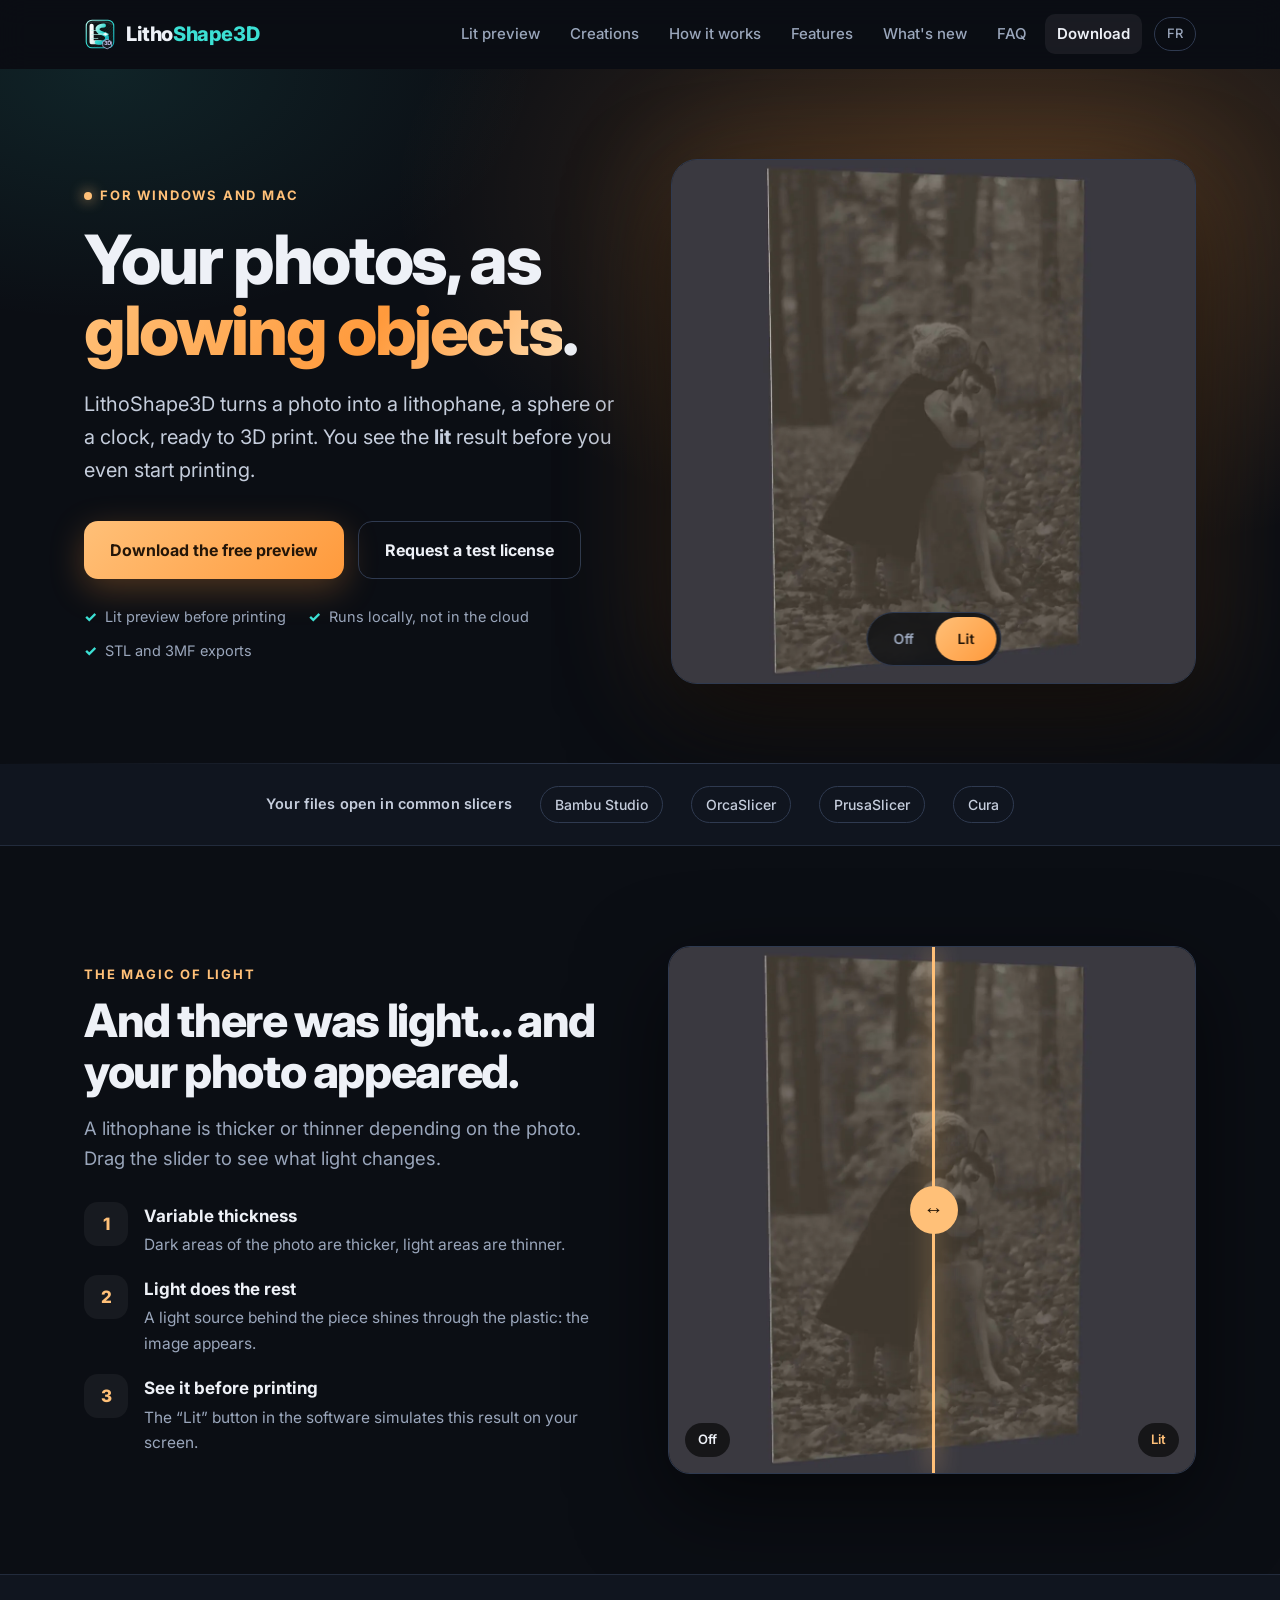
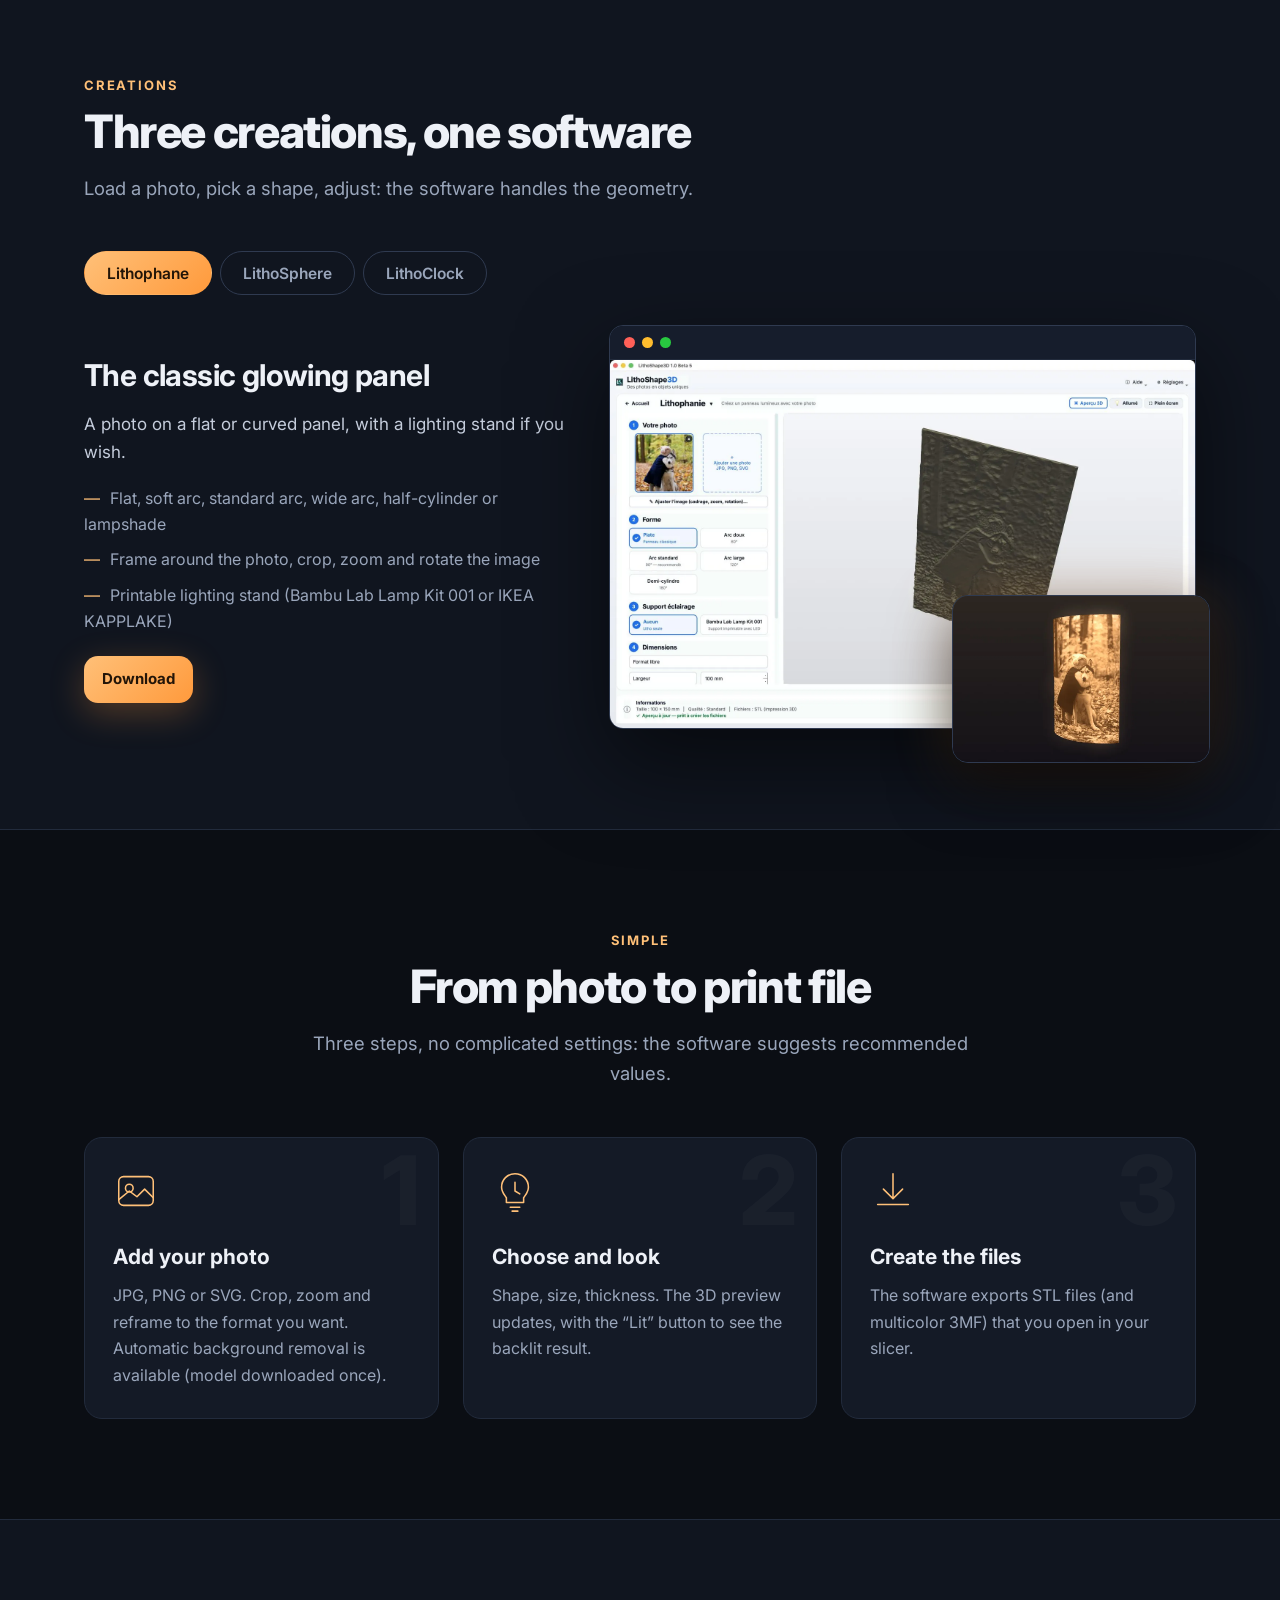
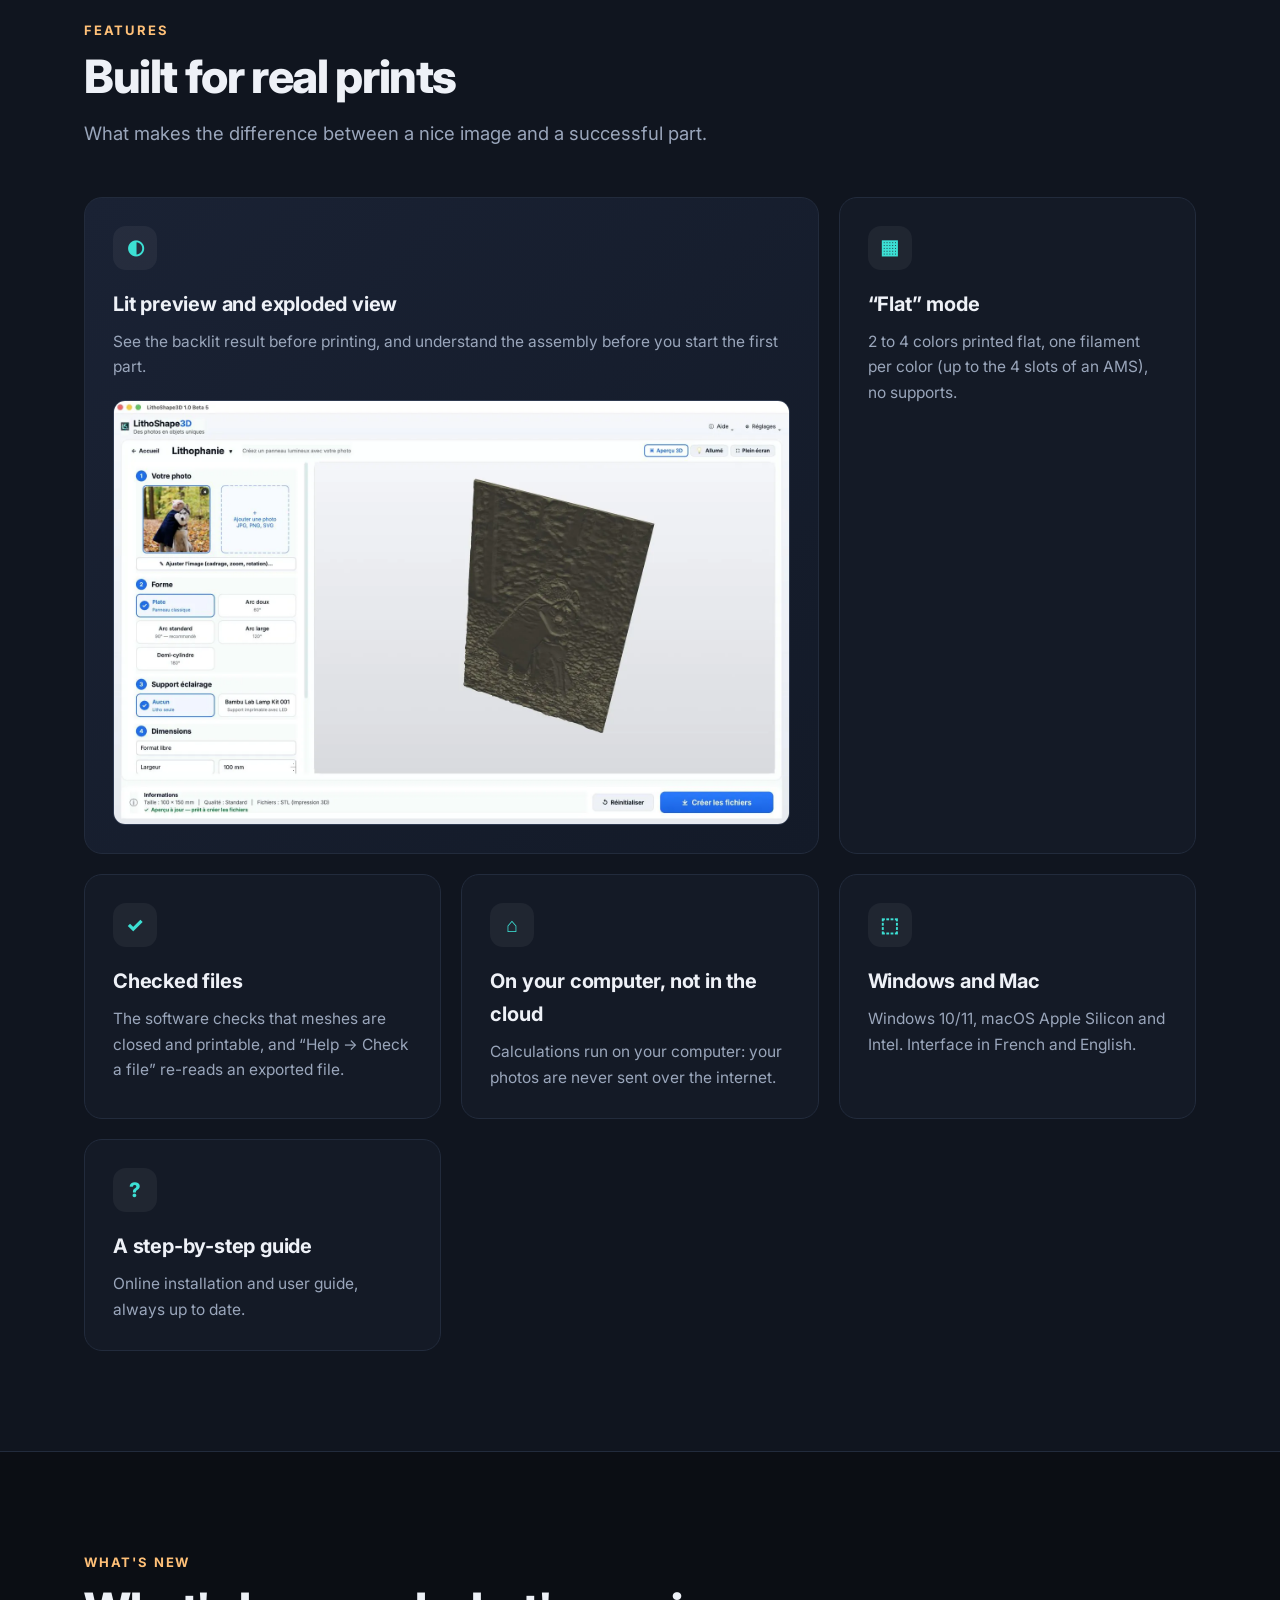
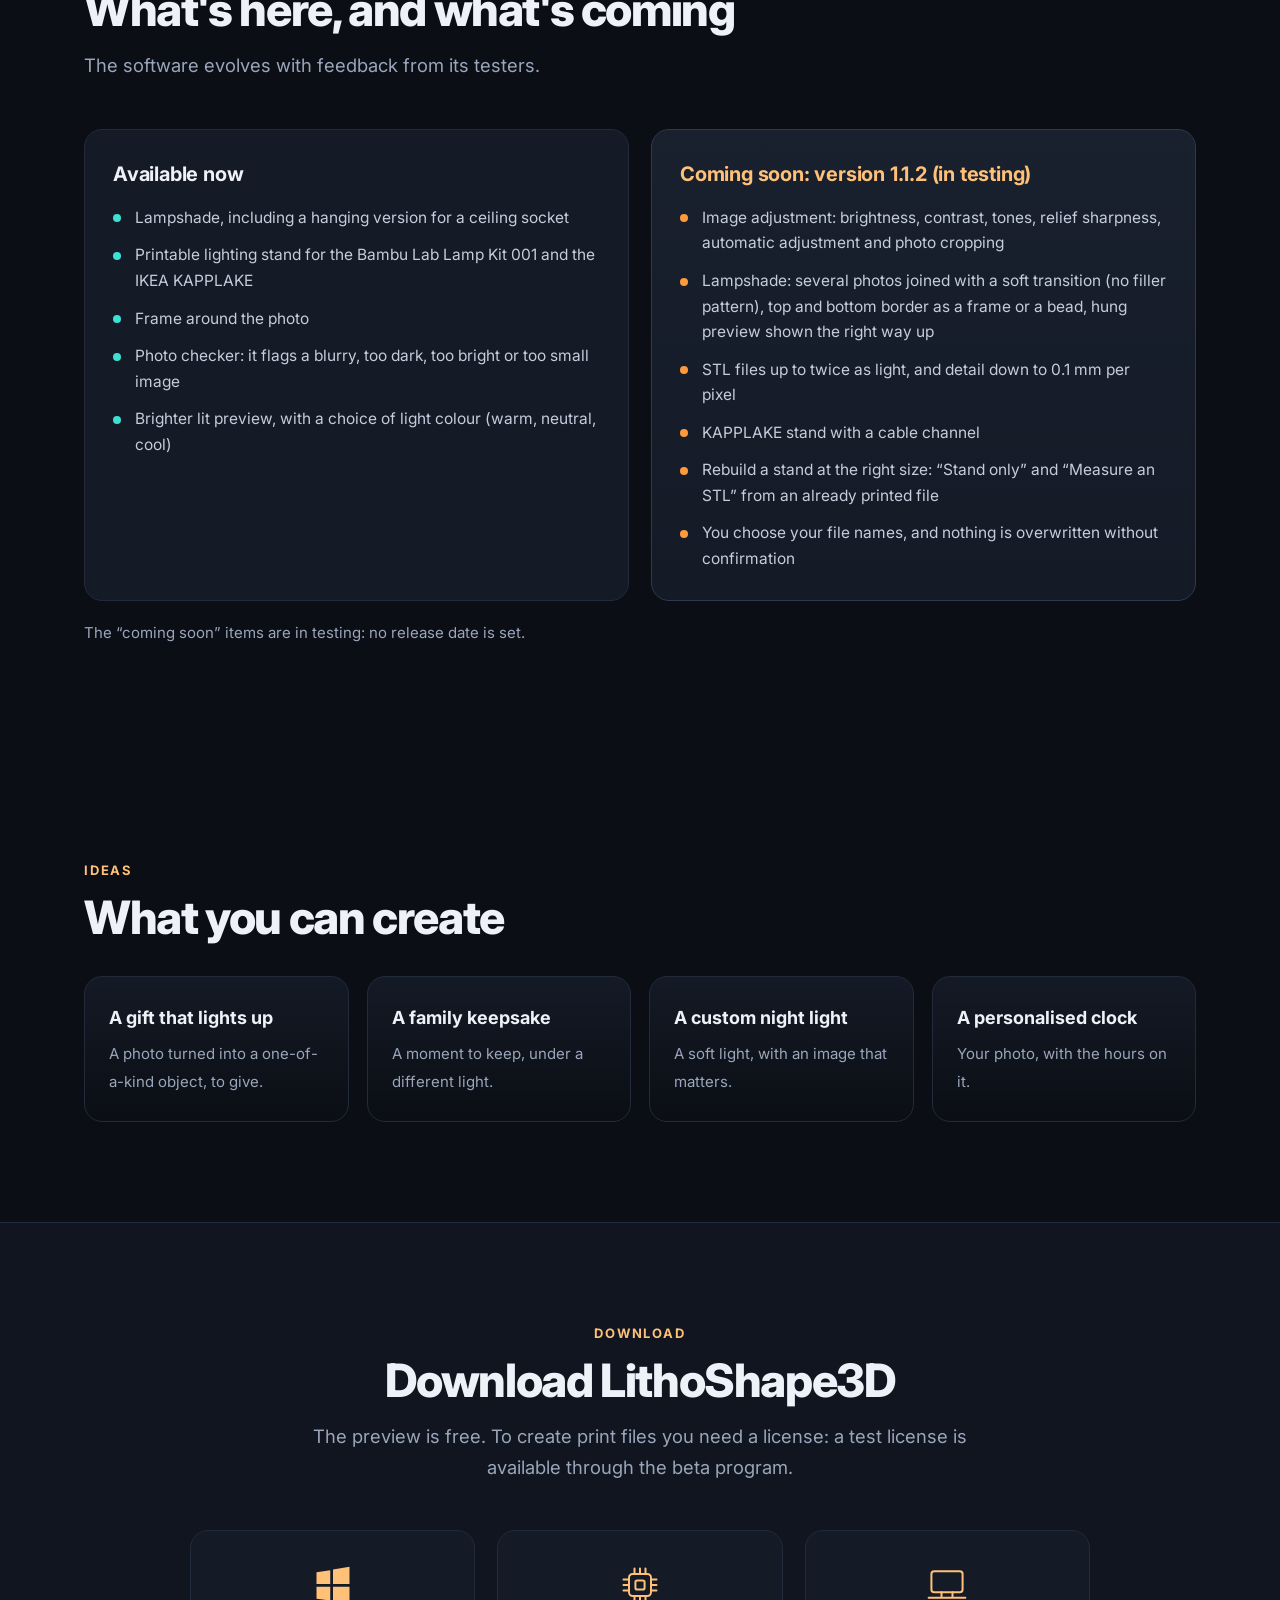
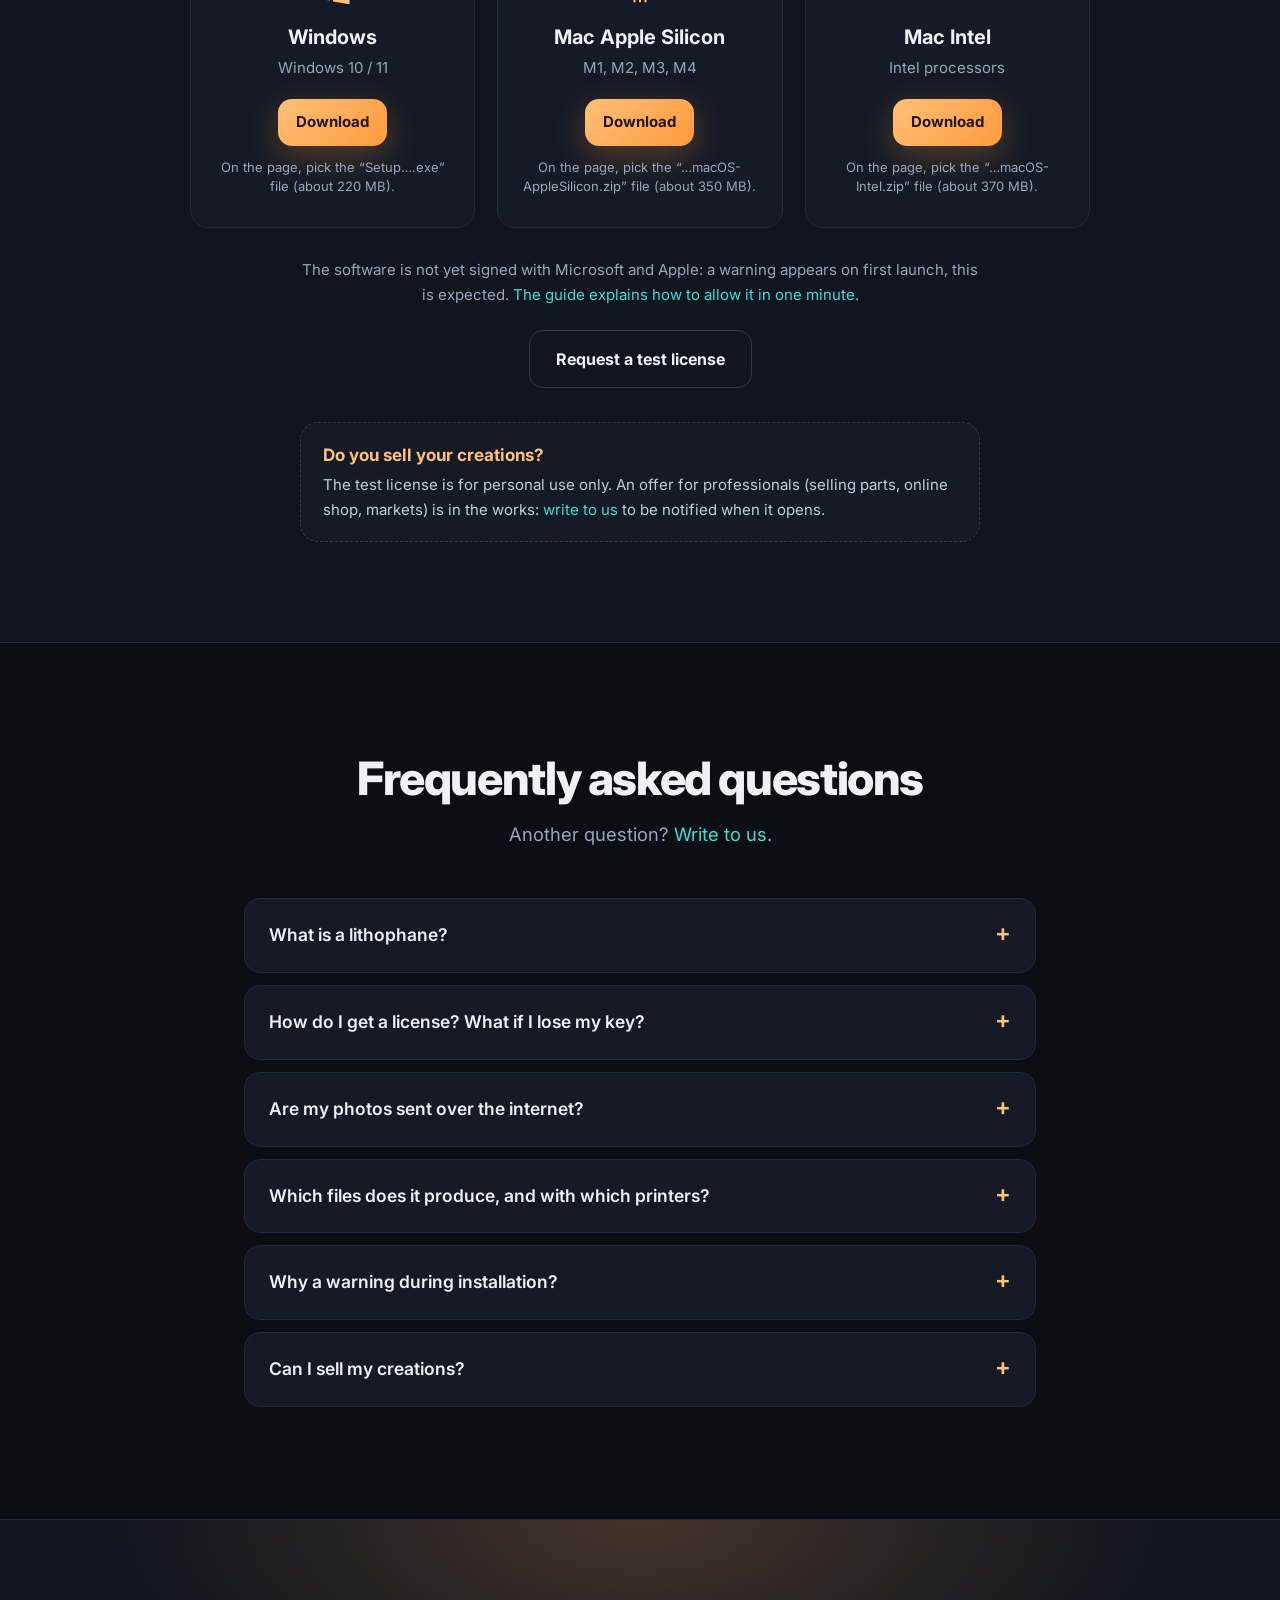
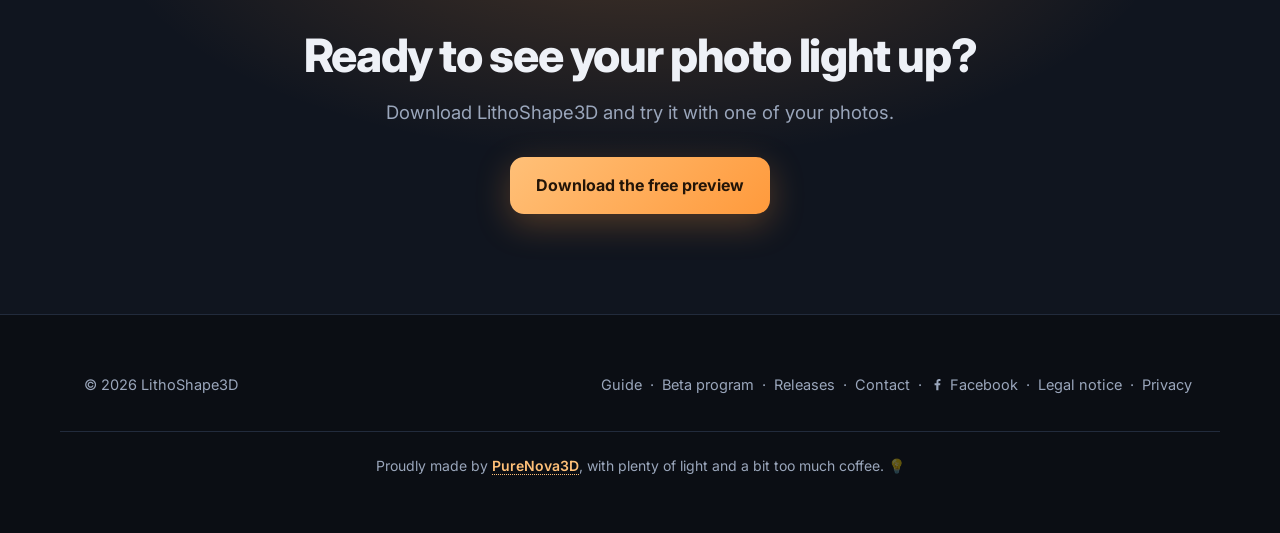
==== en/index.html @ 35d41ac2 "Site : section Nouveautés (déjà disponible / bientôt en 1.1.2), lithophanie : abat-jour, cadre, KAPP" ====
<!doctype html>
<!-- Easter egg: 5 clicks on the logo, or the Konami code. Shh. -->
<html lang="en">
<head>
<meta charset="utf-8">
<meta name="viewport" content="width=device-width,initial-scale=1">
<title>LithoShape3D — Turn your photos into glowing 3D-printed objects</title>
<meta name="description" content="LithoShape3D turns your photos into lithophanes, light spheres and clocks, ready to 3D print. For Windows and Mac. Everything stays on your computer.">
<meta name="theme-color" content="#0b0e14">
<meta property="og:type" content="website"><meta property="og:title" content="LithoShape3D — your photos as glowing objects"><meta property="og:description" content="LithoShape3D turns your photos into lithophanes, light spheres and clocks, ready to 3D print. For Windows and Mac. Everything stays on your computer.">
<meta property="og:image" content="../assets/img/og.jpg"><meta name="twitter:card" content="summary_large_image">
<link rel="icon" href="../assets/img/logo.svg" type="image/svg+xml">
<link rel="alternate" hreflang="fr" href="../">
<link rel="preload" href="../assets/fonts/Inter-Variable.woff2" as="font" type="font/woff2" crossorigin>
<link rel="stylesheet" href="../assets/css/site.css?v=606a2301">
<script type="application/ld+json">{"@context":"https://schema.org","@type":"SoftwareApplication","name":"LithoShape3D","applicationCategory":"MultimediaApplication","operatingSystem":"Windows, macOS","description":"LithoShape3D turns your photos into lithophanes, light spheres and clocks, ready to 3D print. For Windows and Mac. Everything stays on your computer."}</script>
</head>
<body>
<a class="skip" href="#main">Skip to content</a>
<header class="top"><div class="wrap bar">
  <a class="brand" href="#" title="One click is nice. Five is better…"><img src="../assets/img/logo.svg" alt="" width="32" height="32"><b>Litho<span>Shape3D</span></b></a>
  <button class="burger" aria-label="Menu" aria-expanded="false">Menu</button>
  <nav class="main" aria-label="Navigation"><a href="#apercu">Lit preview</a><a href="#modules">Creations</a><a href="#comment">How it works</a><a href="#atouts">Features</a><a href="#nouveautes">What's new</a><a href="#faq">FAQ</a><a class="nav-cta" href="#telecharger">Download</a><a class="lang" href="../" hreflang="fr">FR</a></nav>
</div></header>
<main id="main">
<section class="hero"><div class="wrap grid">
  <div>
    <div class="kicker">For Windows and Mac</div>
    <h1>Your photos, as <em>glowing objects</em>.</h1>
    <p class="lead">LithoShape3D turns a photo into a lithophane, a sphere or a clock, ready to 3D print. You see the <strong>lit</strong> result before you even start printing.</p>
    <div class="cta"><a class="btn" href="#telecharger">Download the free preview</a><a class="btn ghost" href="https://le-belge.github.io/LithoShape3D-releases/beta/">Request a test license</a></div>
    <ul class="ticks"><li>Lit preview before printing</li><li>Runs locally, not in the cloud</li><li>STL and 3MF exports</li></ul>
  </div>
  <div class="stage"><div class="halo"></div>
    <div class="frame"><picture><source srcset="../assets/img/avant-eteinte.webp" type="image/webp"><img src="../assets/img/avant-eteinte.jpg" width="1100" height="1100" alt="Unlit lithophane: only relief" fetchpriority="high"></picture><div class="lit"><picture><source srcset="../assets/img/apres-allumee.webp" type="image/webp"><img src="../assets/img/apres-allumee.jpg" width="1100" height="1100" alt="The same lithophane, lit: the photo appears" loading="lazy" decoding="async"></picture></div></div>
    <div class="switch" role="group" aria-label="Off / Lit"><button data-state="off" aria-pressed="true">Off</button><button data-state="on" aria-pressed="false">Lit</button></div>
  </div>
</div></section>
<div class="strip"><div class="wrap"><b>Your files open in common slicers</b><span class="chip">Bambu Studio</span><span class="chip">OrcaSlicer</span><span class="chip">PrusaSlicer</span><span class="chip">Cura</span></div></div>

<section id="apercu"><div class="wrap compare-wrap">
  <div class="rv">
    <div class="eyebrow">The magic of light</div><h2>And there was light… and your photo appeared.</h2><p class="sub" style="margin-bottom:0">A lithophane is thicker or thinner depending on the photo. Drag the slider to see what light changes.</p>
    <ul class="facts"><li><i>1</i><div><b>Variable thickness</b><p>Dark areas of the photo are thicker, light areas are thinner.</p></div></li><li><i>2</i><div><b>Light does the rest</b><p>A light source behind the piece shines through the plastic: the image appears.</p></div></li><li><i>3</i><div><b>See it before printing</b><p>The “Lit” button in the software simulates this result on your screen.</p></div></li></ul>
  </div>
  <div class="compare rv d2" role="group" aria-label="Off / lit slider">
    <picture><source srcset="../assets/img/apres-allumee.webp" type="image/webp"><img src="../assets/img/apres-allumee.jpg" width="1100" height="1100" alt="The same lithophane, lit: the photo appears" loading="lazy" decoding="async"></picture>
    <div id="cmp-top" class="top"><picture><source srcset="../assets/img/avant-eteinte.webp" type="image/webp"><img src="../assets/img/avant-eteinte.jpg" width="1100" height="1100" alt="Unlit lithophane: only relief" loading="lazy" decoding="async"></picture></div>
    <div id="cmp-handle" class="handle"></div><span class="tag l">Off</span><span class="tag r">Lit</span>
    <input id="cmp" type="range" min="0" max="100" value="50" aria-label="Off / lit slider">
  </div>
</div></section>

<section id="modules" class="alt"><div class="wrap">
  <div class="rv"><div class="eyebrow">Creations</div><h2>Three creations, one software</h2><p class="sub">Load a photo, pick a shape, adjust: the software handles the geometry.</p></div>
  <div class="tabs rv" role="tablist"><button class="tab" role="tab" id="t-litho" aria-controls="p-litho" aria-selected="true" tabindex="0">Lithophane</button><button class="tab" role="tab" id="t-sphere" aria-controls="p-sphere" aria-selected="false" tabindex="-1">LithoSphere</button><button class="tab" role="tab" id="t-clock" aria-controls="p-clock" aria-selected="false" tabindex="-1">LithoClock</button></div>
  <div class="rv"><div class="panel on" id="p-litho" role="tabpanel" aria-labelledby="t-litho"><div><h3>The classic glowing panel</h3><p>A photo on a flat or curved panel, with a lighting stand if you wish.</p><ul><li>Flat, soft arc, standard arc, wide arc, half-cylinder or lampshade</li><li>Frame around the photo, crop, zoom and rotate the image</li><li>Printable lighting stand (Bambu Lab Lamp Kit 001 or IKEA KAPPLAKE)</li></ul><a class="btn small" href="#telecharger">Download</a></div><div class="shot"><div class="win"><div class="tb"><i></i><i></i><i></i></div><picture><source srcset="../assets/img/app-lithophanie.webp" type="image/webp"><img src="../assets/img/app-lithophanie.jpg" width="1600" height="1004" alt="Software screenshot: lithophane and 3D preview" loading="lazy" decoding="async"></picture></div><div class="prod"><picture><source srcset="../assets/img/lithophanie.webp" type="image/webp"><img src="../assets/img/lithophanie.jpg" width="960" height="620" alt="Glowing lithophane" loading="lazy" decoding="async"></picture></div></div></div><div class="panel" id="p-sphere" role="tabpanel" aria-labelledby="t-sphere"><div><h3>A sphere that lights up</h3><p>One or several photos on a glowing sphere, with cap, riser and base.</p><ul><li>Automatic placement of several photos</li><li>Caps, riser and base to print</li><li>Lit preview and exploded view for assembly</li></ul><a class="btn small" href="#telecharger">Download</a></div><div class="shot"><div class="win"><div class="tb"><i></i><i></i><i></i></div><picture><source srcset="../assets/img/app-lithosphere.webp" type="image/webp"><img src="../assets/img/app-lithosphere.jpg" width="1600" height="1004" alt="Software screenshot: LithoSphere" loading="lazy" decoding="async"></picture></div><div class="prod"><picture><source srcset="../assets/img/lithosphere.webp" type="image/webp"><img src="../assets/img/lithosphere.jpg" width="960" height="620" alt="Glowing sphere with a photo" loading="lazy" decoding="async"></picture></div></div></div><div class="panel" id="p-clock" role="tabpanel" aria-labelledby="t-clock"><div><h3>A clock in your image</h3><p>A clock made from your photo: numerals, case and frame.</p><ul><li>Light or dark numerals</li><li>In glowing relief, or flat in several colors</li><li>Case and frame included</li></ul><a class="btn small" href="#telecharger">Download</a></div><div class="shot"><div class="win"><div class="tb"><i></i><i></i><i></i></div><picture><source srcset="../assets/img/app-lithoclock.webp" type="image/webp"><img src="../assets/img/app-lithoclock.jpg" width="1600" height="1004" alt="Software screenshot: LithoClock" loading="lazy" decoding="async"></picture></div><div class="prod"><picture><source srcset="../assets/img/lithoclock.webp" type="image/webp"><img src="../assets/img/lithoclock.jpg" width="960" height="620" alt="Photo clock with numerals" loading="lazy" decoding="async"></picture></div></div></div></div>
</div></section>

<section id="comment"><div class="wrap">
  <div class="rv center"><div class="eyebrow">Simple</div><h2>From photo to print file</h2><p class="sub">Three steps, no complicated settings: the software suggests recommended values.</p></div>
  <div class="steps"><div class="step rv d1" data-n="1"><svg viewBox="0 0 48 48"><rect x="6" y="9" width="36" height="30" rx="5"/><circle cx="17" cy="21" r="4"/><path d="M6 33l11-9 8 6 8-8 9 9"/></svg><h3>Add your photo</h3><p>JPG, PNG or SVG. Crop, zoom and reframe to the format you want. Automatic background removal is available (model downloaded once).</p></div><div class="step rv d2" data-n="2"><svg viewBox="0 0 48 48"><path d="M24 6c-8 0-14 6-14 14 0 5 3 8 5 11v5h18v-5c2-3 5-6 5-11 0-8-6-14-14-14z"/><path d="M19 41h10M21 45h6"/><path d="M24 15v9l5 3"/></svg><h3>Choose and look</h3><p>Shape, size, thickness. The 3D preview updates, with the “Lit” button to see the backlit result.</p></div><div class="step rv d3" data-n="3"><svg viewBox="0 0 48 48"><path d="M24 6v24M14 22l10 10 10-10"/><path d="M8 38h32"/></svg><h3>Create the files</h3><p>The software exports STL files (and multicolor 3MF) that you open in your slicer.</p></div></div>
</div></section>

<section id="atouts" class="alt"><div class="wrap">
  <div class="rv"><div class="eyebrow">Features</div><h2>Built for real prints</h2><p class="sub">What makes the difference between a nice image and a successful part.</p></div>
  <div class="bento">
    <div class="bx b-lg rv"><div class="ic">◐</div><h4>Lit preview and exploded view</h4><p>See the backlit result before printing, and understand the assembly before you start the first part.</p><picture><source srcset="../assets/img/app-lithophanie.webp" type="image/webp"><img src="../assets/img/app-lithophanie.jpg" width="1600" height="1004" alt="Software screenshot: 3D preview of a lithophane" loading="lazy" decoding="async"></picture></div>
    <div class="bx b-md rv"><div class="ic">▦</div><h4>“Flat” mode</h4><p>2 to 4 colors printed flat, one filament per color (up to the 4 slots of an AMS), no supports.</p></div><div class="bx b-md rv"><div class="ic">✓</div><h4>Checked files</h4><p>The software checks that meshes are closed and printable, and “Help → Check a file” re-reads an exported file.</p></div><div class="bx b-sm rv"><div class="ic">⌂</div><h4>On your computer, not in the cloud</h4><p>Calculations run on your computer: your photos are never sent over the internet.</p></div><div class="bx b-sm rv"><div class="ic">⬚</div><h4>Windows and Mac</h4><p>Windows 10/11, macOS Apple Silicon and Intel. Interface in French and English.</p></div><div class="bx b-sm rv"><div class="ic">?</div><h4>A step-by-step guide</h4><p>Online installation and user guide, always up to date.</p></div>
  </div>
</div></section>

<section id="nouveautes"><div class="wrap">
  <div class="rv"><div class="eyebrow">What's new</div><h2>What's here, and what's coming</h2><p class="sub">The software evolves with feedback from its testers.</p></div>
  <div class="news rv"><div class="col"><h3>Available now</h3><ul><li>Lampshade, including a hanging version for a ceiling socket</li><li>Printable lighting stand for the Bambu Lab Lamp Kit 001 and the IKEA KAPPLAKE</li><li>Frame around the photo</li><li>Photo checker: it flags a blurry, too dark, too bright or too small image</li><li>Brighter lit preview, with a choice of light colour (warm, neutral, cool)</li></ul></div>
  <div class="col soon"><h3>Coming soon: version 1.1.2 (in testing)</h3><ul><li>Image adjustment: brightness, contrast, tones, relief sharpness, automatic adjustment and photo cropping</li><li>Lampshade: several photos joined with a soft transition (no filler pattern), top and bottom border as a frame or a bead, hung preview shown the right way up</li><li>STL files up to twice as light, and detail down to 0.1 mm per pixel</li><li>KAPPLAKE stand with a cable channel</li><li>Rebuild a stand at the right size: “Stand only” and “Measure an STL” from an already printed file</li><li>You choose your file names, and nothing is overwritten without confirmation</li></ul></div></div>
  <p class="rv" style="color:var(--muted);font-size:15px;margin-top:20px">The “coming soon” items are in testing: no release date is set.</p>
</div></section>

<section><div class="wrap">
  <div class="rv"><div class="eyebrow">Ideas</div><h2>What you can create</h2></div>
  <div class="ideas" style="margin-top:34px"><div class="idea rv d1"><b>A gift that lights up</b><span>A photo turned into a one-of-a-kind object, to give.</span></div><div class="idea rv d2"><b>A family keepsake</b><span>A moment to keep, under a different light.</span></div><div class="idea rv d3"><b>A custom night light</b><span>A soft light, with an image that matters.</span></div><div class="idea rv d1"><b>A personalised clock</b><span>Your photo, with the hours on it.</span></div></div>
</div></section>

<section id="telecharger" class="alt"><div class="wrap center">
  <div class="rv"><div class="eyebrow">Download</div><h2>Download LithoShape3D</h2><p class="sub">The preview is free. To create print files you need a license: a test license is available through the beta program.</p></div>
  <div class="dl"><div class="card rv d1"><div class="os"><svg viewBox="0 0 48 48"><path d="M6 10l15-2v15H6zM24 7l18-3v19H24zM6 26h15v15L6 39zM24 26h18v19l-18-3z"/></svg></div><h3>Windows</h3><p>Windows 10 / 11</p><a class="btn small" href="https://github.com/le-belge/LithoShape3D-releases/releases/latest">Download</a><small class="hint">On the page, pick the “Setup….exe” file (about 220 MB).</small></div><div class="card rv d2"><div class="os"><svg viewBox="0 0 48 48"><rect x="12" y="12" width="24" height="24" rx="4"/><rect x="19" y="19" width="10" height="10" rx="2"/><path d="M18 6v6M24 6v6M30 6v6M18 36v6M24 36v6M30 36v6M6 18h6M6 24h6M6 30h6M36 18h6M36 24h6M36 30h6"/></svg></div><h3>Mac Apple Silicon</h3><p>M1, M2, M3, M4</p><a class="btn small" href="https://github.com/le-belge/LithoShape3D-releases/releases/latest">Download</a><small class="hint">On the page, pick the “…macOS-AppleSilicon.zip” file (about 350 MB).</small></div><div class="card rv d3"><div class="os"><svg viewBox="0 0 48 48"><rect x="7" y="9" width="34" height="23" rx="3"/><path d="M4 38h40M18 32v6M30 32v6"/></svg></div><h3>Mac Intel</h3><p>Intel processors</p><a class="btn small" href="https://github.com/le-belge/LithoShape3D-releases/releases/latest">Download</a><small class="hint">On the page, pick the “…macOS-Intel.zip” file (about 370 MB).</small></div></div>
  <p class="rv" style="color:var(--muted);font-size:15px;margin:30px auto 0;max-width:680px">The software is not yet signed with Microsoft and Apple: a warning appears on first launch, this is expected. <a href="https://le-belge.github.io/LithoShape3D-releases/guide/#installation-en">The guide explains how to allow it in one minute.</a></p>
  <p class="rv" style="margin-top:22px"><a class="btn ghost" href="https://le-belge.github.io/LithoShape3D-releases/beta/">Request a test license</a></p>
  <div class="pro rv"><b>Do you sell your creations?</b><span>The test license is for personal use only. An offer for professionals (selling parts, online shop, markets) is in the works: <a href="mailto:purenova3d@free.fr?subject=LithoShape3D%20pro%20offer">write to us</a> to be notified when it opens.</span></div>
</div></section>

<section id="faq"><div class="wrap" style="max-width:840px">
  <div class="rv center"><h2>Frequently asked questions</h2><p class="sub">Another question? <a href="mailto:purenova3d@free.fr">Write to us</a>.</p></div>
  <div class="rv"><details><summary>What is a lithophane?</summary><p>A 3D-printed plate whose thickness varies with the photo: thick areas let little light through, thin areas let a lot through. Lit from behind, the photo appears.</p></details><details><summary>How do I get a license? What if I lose my key?</summary><p>A test license is available through the <a href="https://le-belge.github.io/LithoShape3D-releases/beta/">beta program</a>. If you lose your key, the same page offers “Lost your key?”. The support code shown in “Help → License” helps us find your license.</p></details><details><summary>Are my photos sent over the internet?</summary><p>No. Calculations run on your computer and your photos never leave it. Only license activation contacts the license server (key and device identifier).</p></details><details><summary>Which files does it produce, and with which printers?</summary><p>STL files, and multicolor 3MF for the “Flat” mode. They open in common slicers (Bambu Studio, OrcaSlicer, PrusaSlicer, Cura). The software does not drive the printer: your slicer prepares the print.</p></details><details><summary>Why a warning during installation?</summary><p>The software is not yet signed with Microsoft and Apple. Windows (“Windows protected your PC”) and macOS ask for confirmation on first launch. The <a href="https://le-belge.github.io/LithoShape3D-releases/guide/#installation-en">installation guide</a> shows what to do.</p></details><details><summary>Can I sell my creations?</summary><p>The test license is for personal, non-commercial use. An offer for professionals is in the works: <a href="mailto:purenova3d@free.fr?subject=LithoShape3D%20pro%20offer">write to us</a> to be notified when it opens.</p></details></div>
</div></section>

<div class="band"><div class="rv"><h2>Ready to see your photo light up?</h2><p class="sub" style="margin:0 auto 30px">Download LithoShape3D and try it with one of your photos.</p><a class="btn" href="#telecharger">Download the free preview</a></div></div>
</main>
<footer><div class="wrap row"><div>© <span id="y">2026</span> LithoShape3D</div><div><a href="https://le-belge.github.io/LithoShape3D-releases/guide/">Guide</a> · <a href="https://le-belge.github.io/LithoShape3D-releases/beta/">Beta program</a> · <a href="https://github.com/le-belge/LithoShape3D-releases/releases">Releases</a> · <a href="mailto:purenova3d@free.fr">Contact</a> · <a class="fb" href="https://www.facebook.com/PureNova3D/" target="_blank" rel="noopener"><svg viewBox="0 0 24 24" aria-hidden="true"><path d="M13.5 21v-8h2.7l.4-3.2h-3.1V7.8c0-.9.3-1.5 1.6-1.5h1.7V3.4c-.3 0-1.3-.1-2.4-.1-2.4 0-4 1.5-4 4.1v2.4H7.3V13H10v8z"/></svg>Facebook</a> · <a href="legal.html">Legal notice</a> · <a href="privacy.html">Privacy</a></div></div>
<div class="wrap made">Proudly made by <a href="https://www.facebook.com/PureNova3D/" target="_blank" rel="noopener" title="Facebook"><b>PureNova3D</b></a>, with plenty of light and a bit too much coffee. <span class="bulb" title="Hint: look for the switch. Five clicks on the logo, or an old video-game code (↑ ↑ ↓ ↓ ← → ← → B A)." aria-hidden="true">💡</span></div></footer>
<div class="mbar"><a class="btn" href="#telecharger">Download the free preview</a></div>
<script src="../assets/js/site.js?v=606a2301"></script>
</body>
</html>
---- assets/css/site.css ----
@font-face { font-family: "Inter"; src: url("../fonts/Inter-Variable.woff2") format("woff2"); font-weight: 100 900; font-display: swap; }
:root {
  --bg: #0b0e14; --bg2: #10151f; --card: #141a26; --card2: #19202e; --line: #222b3c; --line2: #2f3a50;
  --text: #eef1f7; --muted: #9aa6bb; --soft: #c5cddc;
  --amber: #ffc078; --amber2: #ff9a3c; --teal: #3ce0d4; --glow: rgba(255,160,70,.22);
  --radius: 18px; --max: 1160px; --ease: cubic-bezier(.2,.7,.2,1);
}
* { box-sizing: border-box; }
html { scroll-behavior: smooth; scroll-padding-top: 76px; }
body { margin: 0; background: var(--bg); color: var(--text); font: 17px/1.65 "Inter", -apple-system, "Segoe UI", Roboto, sans-serif; -webkit-font-smoothing: antialiased; overflow-x: hidden; }
img, picture { display: block; max-width: 100%; height: auto; }
a { color: var(--teal); text-decoration: none; } a:hover { text-decoration: underline; }
:focus-visible { outline: 2px solid var(--amber); outline-offset: 3px; border-radius: 6px; }
.wrap { max-width: var(--max); margin: 0 auto; padding: 0 24px; }
.skip { position: absolute; left: 12px; top: -60px; background: var(--amber); color: #20150a; padding: 10px 16px; border-radius: 10px; z-index: 100; font-weight: 700; } .skip:focus { top: 12px; text-decoration: none; }

/* en-tete */
header.top { position: sticky; top: 0; z-index: 30; background: rgba(11,14,20,.78); backdrop-filter: blur(14px) saturate(1.3); border-bottom: 1px solid transparent; transition: border-color .3s; }
header.top.scrolled { border-bottom-color: var(--line); }
.bar { display: flex; align-items: center; gap: 18px; height: 68px; }
.brand { display: flex; align-items: center; gap: 10px; font-size: 20px; color: var(--text); letter-spacing: -.02em; } .brand:hover { text-decoration: none; }
.brand img { width: 32px; height: 32px; } .brand b { font-weight: 800; } .brand span { color: var(--teal); }
nav.main { margin-left: auto; display: flex; gap: 6px; align-items: center; }
nav.main a { color: var(--muted); font-size: 15px; font-weight: 500; padding: 8px 12px; border-radius: 10px; } nav.main a:hover { color: var(--text); background: #ffffff0a; text-decoration: none; }
nav.main a.lang { border: 1px solid var(--line2); font-size: 13px; padding: 5px 12px; border-radius: 999px; margin-left: 6px; }
nav.main a.nav-cta { background: #ffffff10; color: var(--text); font-weight: 600; }
.burger { display: none; margin-left: auto; background: none; border: 1px solid var(--line2); color: var(--text); border-radius: 10px; padding: 8px 14px; font: inherit; cursor: pointer; }

/* boutons */
.btn { display: inline-flex; align-items: center; justify-content: center; gap: 10px; background: linear-gradient(135deg, var(--amber), var(--amber2)); color: #231508; font-weight: 700; padding: 15px 26px; border-radius: 14px; border: 0; box-shadow: 0 10px 34px rgba(255,154,60,.28); transition: transform .2s var(--ease), box-shadow .2s var(--ease); cursor: pointer; font-size: 16px; }
.btn:hover { transform: translateY(-2px); box-shadow: 0 16px 44px rgba(255,154,60,.4); text-decoration: none; }
.btn.ghost { background: transparent; color: var(--text); border: 1px solid var(--line2); box-shadow: none; } .btn.ghost:hover { background: #ffffff0d; border-color: #46557a; }
.btn.small { padding: 11px 18px; font-size: 15px; }

/* hero */
.hero { position: relative; padding: 90px 0 80px; background:
  radial-gradient(900px 520px at 80% 18%, var(--glow), transparent 70%),
  radial-gradient(620px 360px at 8% 0%, rgba(60,224,212,.10), transparent 70%); overflow: hidden; }
.hero::after { content: ""; position: absolute; inset: auto 0 0 0; height: 1px; background: linear-gradient(90deg, transparent, var(--line2), transparent); }
.hero .grid { display: grid; grid-template-columns: 1.02fr 1fr; gap: 52px; align-items: center; }
.kicker { display: inline-flex; align-items: center; gap: 8px; color: var(--amber); font-weight: 700; font-size: 13px; letter-spacing: .14em; text-transform: uppercase; }
.kicker::before { content: ""; width: 8px; height: 8px; border-radius: 50%; background: var(--amber); box-shadow: 0 0 14px var(--amber); animation: pulse 2.4s ease-in-out infinite; }
@keyframes pulse { 50% { opacity: .35; transform: scale(.8); } }
h1 { font-size: clamp(40px, 5.6vw, 68px); line-height: 1.04; margin: 16px 0 22px; letter-spacing: -.035em; font-weight: 800; }
h1 em { font-style: normal; background: linear-gradient(120deg, var(--amber), var(--amber2) 60%, #ffd9a8); -webkit-background-clip: text; background-clip: text; color: transparent; }
.lead { font-size: 20px; color: var(--soft); max-width: 560px; }
.cta { display: flex; flex-wrap: wrap; gap: 14px; margin-top: 34px; }
.ticks { display: flex; flex-wrap: wrap; gap: 10px 22px; margin: 26px 0 0; padding: 0; list-style: none; color: var(--muted); font-size: 14.5px; }
.ticks li::before { content: "✓"; color: var(--teal); font-weight: 800; margin-right: 8px; }

/* scene du hero : eteint / allume */
.stage { position: relative; }
.stage .frame { position: relative; aspect-ratio: 1/1; border-radius: 26px; overflow: hidden; border: 1px solid var(--line2); background: #111; box-shadow: 0 40px 100px rgba(0,0,0,.6), 0 0 120px var(--glow); }
.stage .frame picture, .stage .frame img { position: absolute; inset: 0; width: 100%; height: 100%; object-fit: cover; }
.stage .lit { opacity: 0; transition: opacity 1.1s var(--ease); } .stage.on .lit { opacity: 1; }
.stage .halo { position: absolute; inset: -30px; z-index: -1; background: radial-gradient(circle, var(--glow), transparent 65%); opacity: 0; transition: opacity 1.1s; } .stage.on .halo { opacity: 1; }
.switch { position: absolute; left: 50%; bottom: 18px; transform: translateX(-50%); display: inline-flex; background: rgba(8,10,15,.72); backdrop-filter: blur(10px); border: 1px solid var(--line2); border-radius: 999px; padding: 4px; }
.switch button { border: 0; background: none; color: var(--muted); font: 600 14px/1 "Inter", sans-serif; padding: 15px 22px; min-height: 44px; border-radius: 999px; cursor: pointer; transition: background .3s, color .3s; }
.switch button[aria-pressed="true"] { background: linear-gradient(135deg, var(--amber), var(--amber2)); color: #231508; }

/* bandeau compatibilite */
.strip { border-bottom: 1px solid var(--line); background: var(--bg2); }
.strip .wrap { display: flex; flex-wrap: wrap; align-items: center; justify-content: center; gap: 12px 28px; padding-top: 22px; padding-bottom: 22px; color: var(--muted); font-size: 14.5px; }
.strip b { color: var(--soft); font-weight: 600; letter-spacing: .01em; }
.chip { border: 1px solid var(--line2); border-radius: 999px; padding: 6px 14px; color: var(--soft); font-weight: 500; font-size: 14px; }

/* sections */
section { padding: 100px 0; position: relative; }
section.alt { background: var(--bg2); border-top: 1px solid var(--line); border-bottom: 1px solid var(--line); }
.eyebrow { color: var(--amber); font-weight: 700; font-size: 13px; letter-spacing: .14em; text-transform: uppercase; }
h2 { font-size: clamp(30px, 4vw, 46px); line-height: 1.1; margin: 10px 0 16px; letter-spacing: -.03em; font-weight: 800; }
.sub { color: var(--muted); max-width: 680px; margin: 0 0 48px; font-size: 18.5px; }
.center { text-align: center; } .center .sub { margin-left: auto; margin-right: auto; }

/* reveal */
.rv { opacity: 0; transform: translateY(26px); transition: opacity .8s var(--ease), transform .8s var(--ease); }
.rv.in { opacity: 1; transform: none; } .rv.d1 { transition-delay: .08s; } .rv.d2 { transition-delay: .16s; } .rv.d3 { transition-delay: .24s; }

/* curseur */
.compare-wrap { display: grid; grid-template-columns: 1fr 1fr; gap: 56px; align-items: center; }
.compare { position: relative; border-radius: 22px; overflow: hidden; border: 1px solid var(--line2); aspect-ratio: 1/1; user-select: none; box-shadow: 0 30px 90px rgba(0,0,0,.55); touch-action: pan-y; }
.compare picture, .compare img { position: absolute; inset: 0; width: 100%; height: 100%; object-fit: cover; }
.compare .top { clip-path: inset(0 50% 0 0); }
.compare .handle { position: absolute; top: 0; bottom: 0; left: 50%; width: 3px; background: var(--amber); box-shadow: 0 0 22px var(--amber); pointer-events: none; }
.compare .handle::after { content: "↔"; position: absolute; top: 50%; left: 50%; transform: translate(-50%,-50%); width: 48px; height: 48px; border-radius: 50%; background: var(--amber); color: #231508; display: grid; place-items: center; font-weight: 800; font-size: 20px; }
.compare input { position: absolute; inset: 0; width: 100%; height: 100%; opacity: 0; cursor: ew-resize; margin: 0; }
.tag { position: absolute; bottom: 16px; padding: 6px 13px; border-radius: 999px; background: rgba(0,0,0,.62); font-size: 13px; font-weight: 600; } .tag.l { left: 16px; } .tag.r { right: 16px; color: var(--amber); }
.facts { list-style: none; padding: 0; margin: 28px 0 0; display: grid; gap: 18px; }
.facts li { display: grid; grid-template-columns: 44px 1fr; gap: 16px; } .facts b { display: block; margin-bottom: 2px; }
.facts i { width: 44px; height: 44px; border-radius: 14px; background: #ffffff0d; display: grid; place-items: center; font-style: normal; font-weight: 800; color: var(--amber); }
.facts p { margin: 0; color: var(--muted); font-size: 15.5px; }

/* onglets creations */
.tabs { display: flex; gap: 8px; flex-wrap: wrap; margin-bottom: 30px; }
.tab { border: 1px solid var(--line2); background: transparent; color: var(--muted); font: 600 15.5px/1 "Inter", sans-serif; padding: 13px 22px; border-radius: 999px; cursor: pointer; transition: all .25s; }
.tab:hover { color: var(--text); border-color: #46557a; }
.tab[aria-selected="true"] { background: linear-gradient(135deg, var(--amber), var(--amber2)); color: #231508; border-color: transparent; }
.panel { display: none; grid-template-columns: .9fr 1.1fr; gap: 44px; align-items: center; } .panel.on { display: grid; animation: fade .6s var(--ease); }
@keyframes fade { from { opacity: 0; transform: translateY(14px); } }
.panel h3 { font-size: 30px; margin: 0 0 10px; letter-spacing: -.02em; } .panel p { color: var(--soft); margin: 0 0 18px; }
.panel ul { margin: 0 0 22px; padding: 0; list-style: none; display: grid; gap: 9px; color: var(--muted); font-size: 16px; }
.panel li::before { content: "—"; color: var(--amber); margin-right: 10px; }
.shot { position: relative; }
.win { background: #0e1320; border: 1px solid var(--line2); border-radius: 14px; overflow: hidden; box-shadow: 0 34px 90px rgba(0,0,0,.55); }
.win .tb { display: flex; gap: 7px; padding: 11px 14px; background: #161d2c; border-bottom: 1px solid var(--line); } .win .tb i { width: 11px; height: 11px; border-radius: 50%; background: #3a4560; }
.win .tb i:nth-child(1) { background: #ff6058; } .win .tb i:nth-child(2) { background: #ffbd2e; } .win .tb i:nth-child(3) { background: #28c940; }
.shot .prod { position: absolute; right: -14px; bottom: -34px; width: 44%; border-radius: 16px; border: 1px solid var(--line2); box-shadow: 0 24px 60px rgba(0,0,0,.6), 0 0 60px var(--glow); overflow: hidden; }

/* etapes */
.steps { display: grid; grid-template-columns: repeat(3, 1fr); gap: 24px; position: relative; }
.step { background: var(--card); border: 1px solid var(--line); border-radius: var(--radius); padding: 30px 28px; position: relative; overflow: hidden; }
.step::after { content: attr(data-n); position: absolute; right: 18px; top: 4px; font-size: 96px; font-weight: 800; color: #ffffff07; line-height: 1; }
.step svg { width: 46px; height: 46px; margin-bottom: 18px; stroke: var(--amber); fill: none; stroke-width: 1.6; stroke-linecap: round; stroke-linejoin: round; }
.step h3 { margin: 0 0 8px; font-size: 21px; } .step p { margin: 0; color: var(--muted); font-size: 16px; }

/* atouts */
.bento { display: grid; grid-template-columns: repeat(6, 1fr); gap: 20px; }
.bx { background: var(--card); border: 1px solid var(--line); border-radius: var(--radius); padding: 28px; position: relative; overflow: hidden; transition: border-color .25s, transform .25s var(--ease); }
.bx:hover { border-color: var(--line2); transform: translateY(-3px); }
.bx h4 { margin: 0 0 8px; font-size: 20px; letter-spacing: -.01em; } .bx p { margin: 0; color: var(--muted); font-size: 15.5px; }
.bx .ic { width: 44px; height: 44px; border-radius: 13px; background: #ffffff0d; display: grid; place-items: center; margin-bottom: 18px; color: var(--teal); font-weight: 800; font-size: 20px; }
.b-lg { grid-column: span 4; min-height: 260px; background: linear-gradient(135deg, #1a2234, #131a28); } .b-md { grid-column: span 2; } .b-sm { grid-column: span 2; }
.b-lg img { margin-top: 20px; border-radius: 12px; border: 1px solid var(--line2); }

/* idees */
.ideas { display: grid; grid-template-columns: repeat(4, 1fr); gap: 18px; }
.idea { padding: 26px 24px; border: 1px solid var(--line); border-radius: var(--radius); background: linear-gradient(180deg, var(--card), transparent); }
.idea b { display: block; font-size: 18px; margin-bottom: 6px; } .idea span { color: var(--muted); font-size: 15px; }

/* telechargement */
.dl { display: grid; grid-template-columns: repeat(3, 1fr); gap: 22px; max-width: 900px; margin: 0 auto; }
.dl .card { background: var(--card); border: 1px solid var(--line); border-radius: var(--radius); padding: 32px 24px; text-align: center; transition: transform .25s var(--ease), border-color .25s; }
.dl .card:hover { transform: translateY(-5px); border-color: var(--line2); }
.dl .os { font-size: 40px; line-height: 1; margin-bottom: 12px; } .dl h3 { margin: 0 0 2px; font-size: 20px; } .dl p { margin: 0 0 18px; color: var(--muted); font-size: 15px; }

details { background: var(--card); border: 1px solid var(--line); border-radius: 16px; padding: 4px 24px; margin-bottom: 12px; transition: border-color .2s; } details[open] { border-color: var(--line2); }
summary { cursor: pointer; padding: 18px 0; font-weight: 600; list-style: none; display: flex; justify-content: space-between; gap: 14px; font-size: 17.5px; } summary::-webkit-details-marker { display: none; }
summary::after { content: "+"; color: var(--amber); font-size: 24px; line-height: 1; transition: transform .3s; } details[open] summary::after { transform: rotate(45deg); }
details p { margin: 0 0 20px; color: var(--soft); font-size: 16.5px; }

.band { text-align: center; padding: 100px 24px; background: radial-gradient(760px 340px at 50% 0%, var(--glow), transparent 70%), var(--bg2); border-top: 1px solid var(--line); }
.band h2 { max-width: 760px; margin-left: auto; margin-right: auto; }
footer { padding: 46px 0 56px; color: var(--muted); font-size: 14.5px; border-top: 1px solid var(--line); }
footer .row { display: flex; flex-wrap: wrap; gap: 14px 32px; justify-content: space-between; align-items: center; } footer a { color: var(--muted); } footer a:hover { color: var(--text); }

/* barre mobile */
.mbar { position: fixed; left: 12px; right: 12px; bottom: 12px; z-index: 40; display: none; transform: translateY(140%); transition: transform .4s var(--ease); }
.mbar.show { transform: none; } .mbar .btn { width: 100%; box-shadow: 0 14px 40px rgba(0,0,0,.55), 0 10px 34px rgba(255,154,60,.35); }

@media (max-width: 980px) {
  .hero .grid, .compare-wrap, .panel { grid-template-columns: 1fr; gap: 36px; } .hero { padding: 54px 0 56px; } section { padding: 68px 0; }
  .steps, .dl, .ideas { grid-template-columns: 1fr; } .bento { grid-template-columns: 1fr; } .b-lg, .b-md, .b-sm { grid-column: auto; }
  .shot .prod { right: 8px; bottom: -22px; }
  .burger { display: block; } nav.main { display: none; position: absolute; top: 68px; left: 0; right: 0; flex-direction: column; align-items: stretch; gap: 0; background: var(--bg); border-bottom: 1px solid var(--line); padding: 8px 24px 18px; }
  nav.main.open { display: flex; } nav.main a { padding: 14px 4px; border-radius: 0; border-bottom: 1px solid var(--line); } nav.main a.lang, nav.main a.nav-cta { margin: 10px 0 0; text-align: center; border: 1px solid var(--line2); border-radius: 12px; }
  .mbar { display: block; } .ideas { grid-template-columns: 1fr 1fr; }
}
@media (max-width: 560px) { .ideas { grid-template-columns: 1fr; } .lead { font-size: 18px; } }
@media (prefers-reduced-motion: reduce) { html { scroll-behavior: auto; } *, *::before, *::after { animation: none !important; transition: none !important; } .rv { opacity: 1; transform: none; } }

/* aides et zones tactiles */
.dl .hint { display: block; margin-top: 12px; color: var(--muted); font-size: 13px; line-height: 1.45; }
footer .row > div:last-child a { display: inline-block; padding: 12px 4px; }
.tab { min-height: 44px; }
@media (max-width: 900px) {
  .tabs { display: grid; grid-template-columns: repeat(3, 1fr); gap: 6px; padding: 4px; border: 1px solid var(--line2); border-radius: 999px; }
  .tab { padding: 12px 6px; border: 0; font-size: 14px; }
  nav.main a.lang { min-height: 44px; display: flex; align-items: center; justify-content: center; }
}

.dl .os { height: 44px; display: flex; justify-content: center; align-items: center; margin-bottom: 14px; }
.dl .os svg { width: 44px; height: 44px; fill: none; stroke: var(--amber); stroke-width: 2.2; stroke-linecap: round; stroke-linejoin: round; }
.dl .card:first-child .os svg { fill: var(--amber); stroke: none; }

/* offre pro */
.pro { max-width: 680px; margin: 34px auto 0; padding: 18px 22px; border: 1px dashed var(--line2); border-radius: var(--radius); background: var(--card); text-align: left; display: flex; flex-direction: column; gap: 4px; }
.pro b { color: var(--amber); } .pro span { color: var(--soft); font-size: 15px; }
/* easter egg : lampe torche */
#torch { position: fixed; inset: 0; z-index: 90; pointer-events: none; opacity: 0; transition: opacity .6s; background: radial-gradient(circle 170px at var(--x,50%) var(--y,50%), transparent 0, rgba(0,0,0,.35) 55%, rgba(4,5,8,.97) 100%); }
#torch.on { opacity: 1; }
#torch-msg { position: fixed; left: 50%; bottom: 28px; transform: translateX(-50%); z-index: 91; background: var(--amber); color: #231508; font-weight: 700; padding: 10px 18px; border-radius: 999px; font-size: 14px; opacity: 0; transition: opacity .4s; pointer-events: none; }
#torch-msg.on { opacity: 1; }

.made { margin-top: 22px; padding-top: 22px; border-top: 1px solid var(--line); text-align: center; font-size: 14px; color: var(--muted); } .made b { color: var(--amber); font-weight: 600; }
.bulb { opacity: .35; cursor: help; transition: opacity .3s, filter .3s; } .bulb:hover { opacity: 1; filter: drop-shadow(0 0 8px var(--amber)); }

.doc { max-width: 760px; padding-top: 56px; padding-bottom: 72px; } .doc h1 { font-size: clamp(32px, 5vw, 44px); margin: 0 0 28px; } .doc h2 { font-size: 20px; margin: 32px 0 6px; color: var(--amber); } .doc p { color: var(--soft); margin: 0; }
nav.main.docnav { display: flex !important; position: static !important; flex-direction: row; padding: 0 !important; border: 0 !important; background: none !important; margin-left: auto; } nav.main.docnav a { border: 0 !important; padding: 10px 8px !important; }
.made a { color: inherit; } .made a b { border-bottom: 1px dotted var(--amber); } .made a:hover b { color: #ffd9a8; }
footer a.fb svg { width: 15px; height: 15px; fill: currentColor; vertical-align: -2px; margin-right: 5px; }

/* nouveautes */
.news { display: grid; grid-template-columns: 1fr 1fr; gap: 22px; margin-top: 34px; }
.news .col { padding: 28px; border: 1px solid var(--line); border-radius: var(--radius); background: var(--card); }
.news .col.soon { border-color: var(--line2); background: linear-gradient(180deg, var(--card2), var(--card)); }
.news h3 { margin: 0 0 14px; font-size: 20px; letter-spacing: -.01em; }
.news .col.soon h3 { color: var(--amber); }
.news ul { margin: 0; padding: 0; list-style: none; display: grid; gap: 12px; }
.news li { position: relative; padding-left: 22px; color: var(--soft); font-size: 15.5px; }
.news li::before { content: ""; position: absolute; left: 0; top: .62em; width: 8px; height: 8px; border-radius: 50%; background: var(--teal); }
.news .col.soon li::before { background: var(--amber2); }
@media (max-width: 900px) { .news { grid-template-columns: 1fr; } }
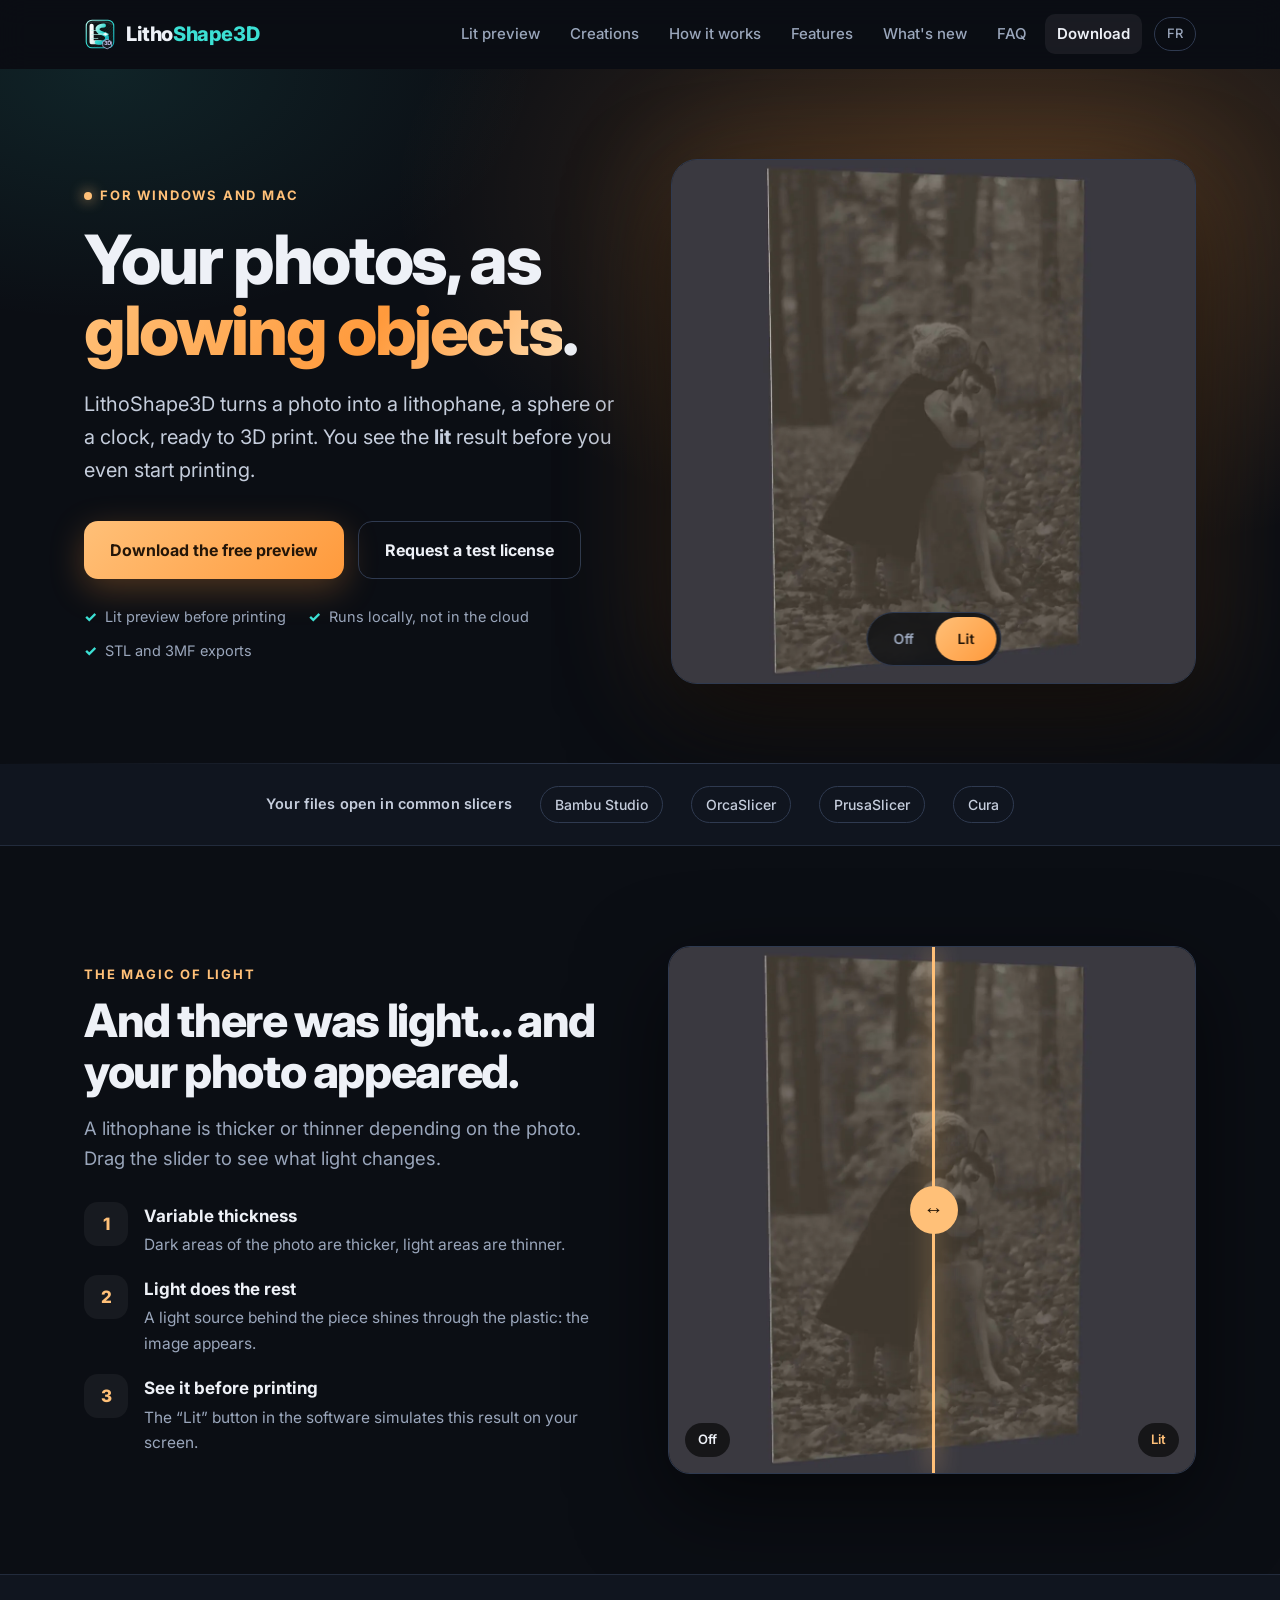
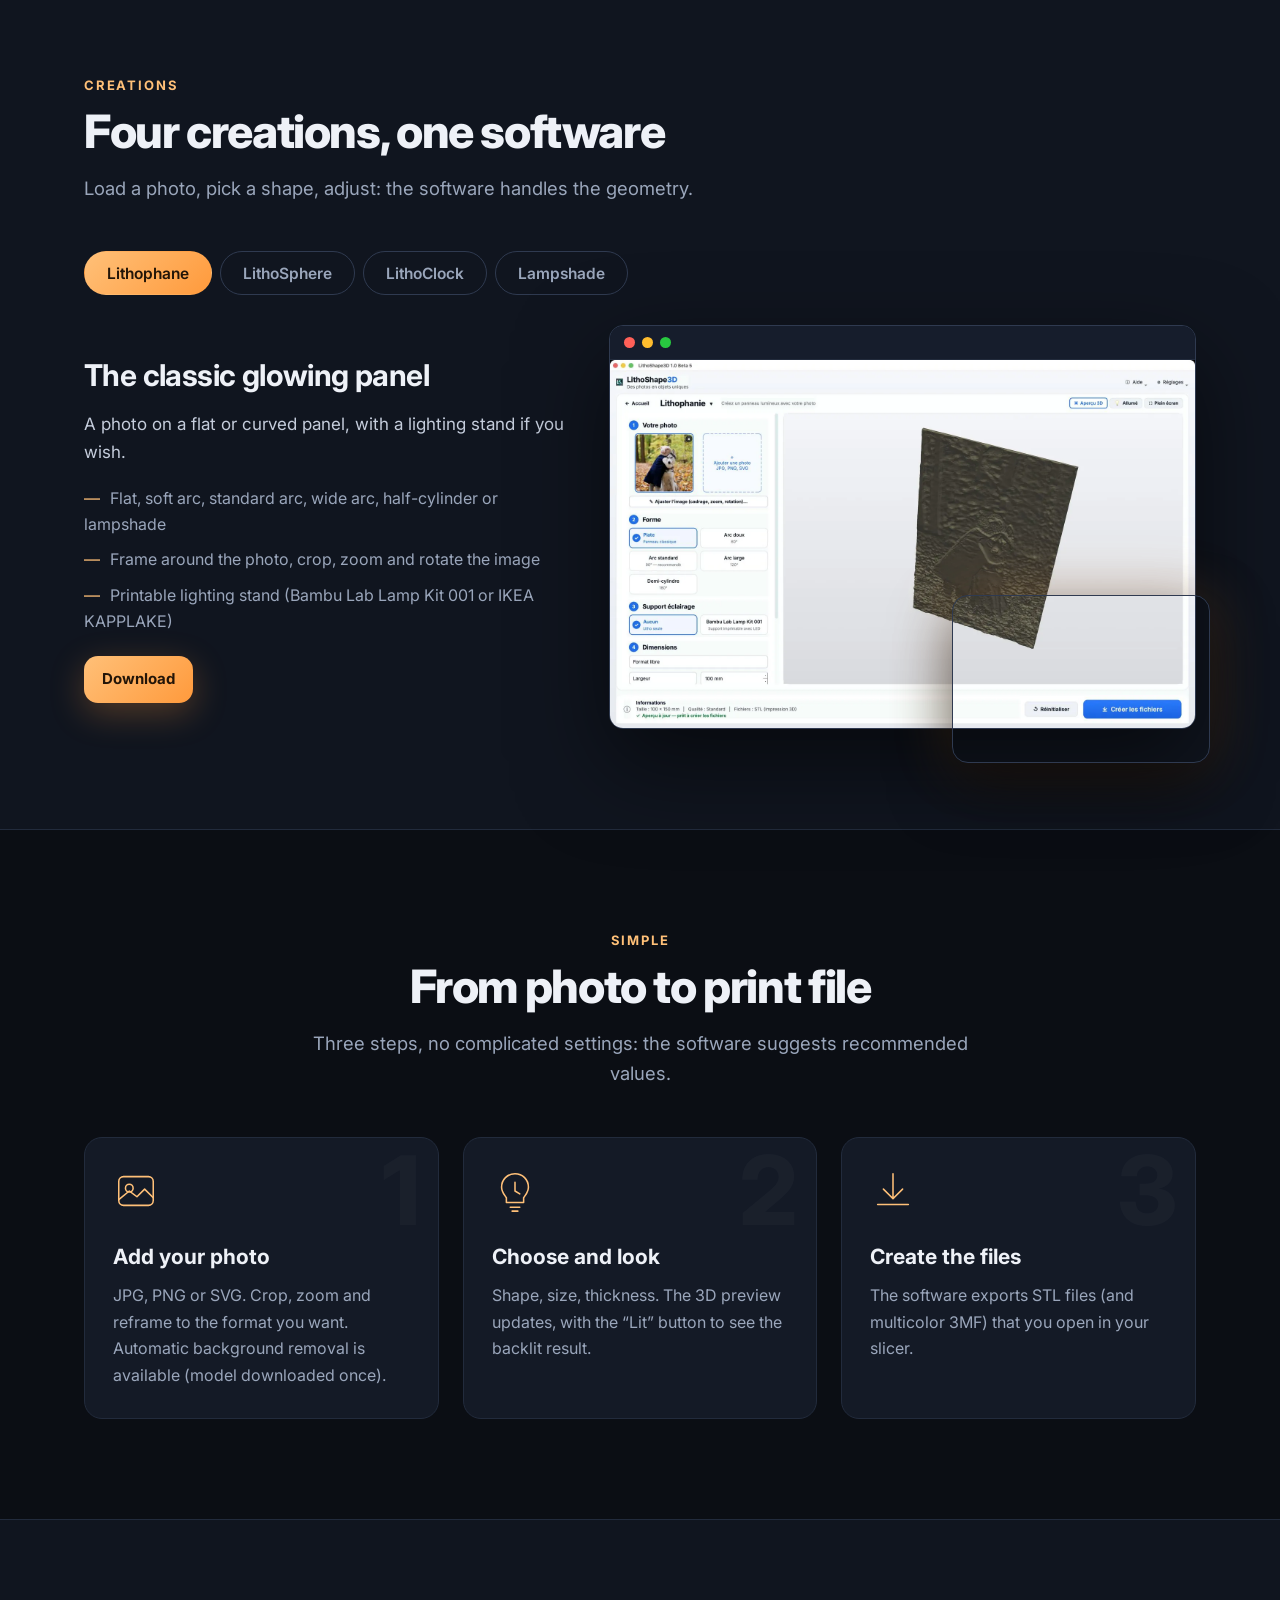
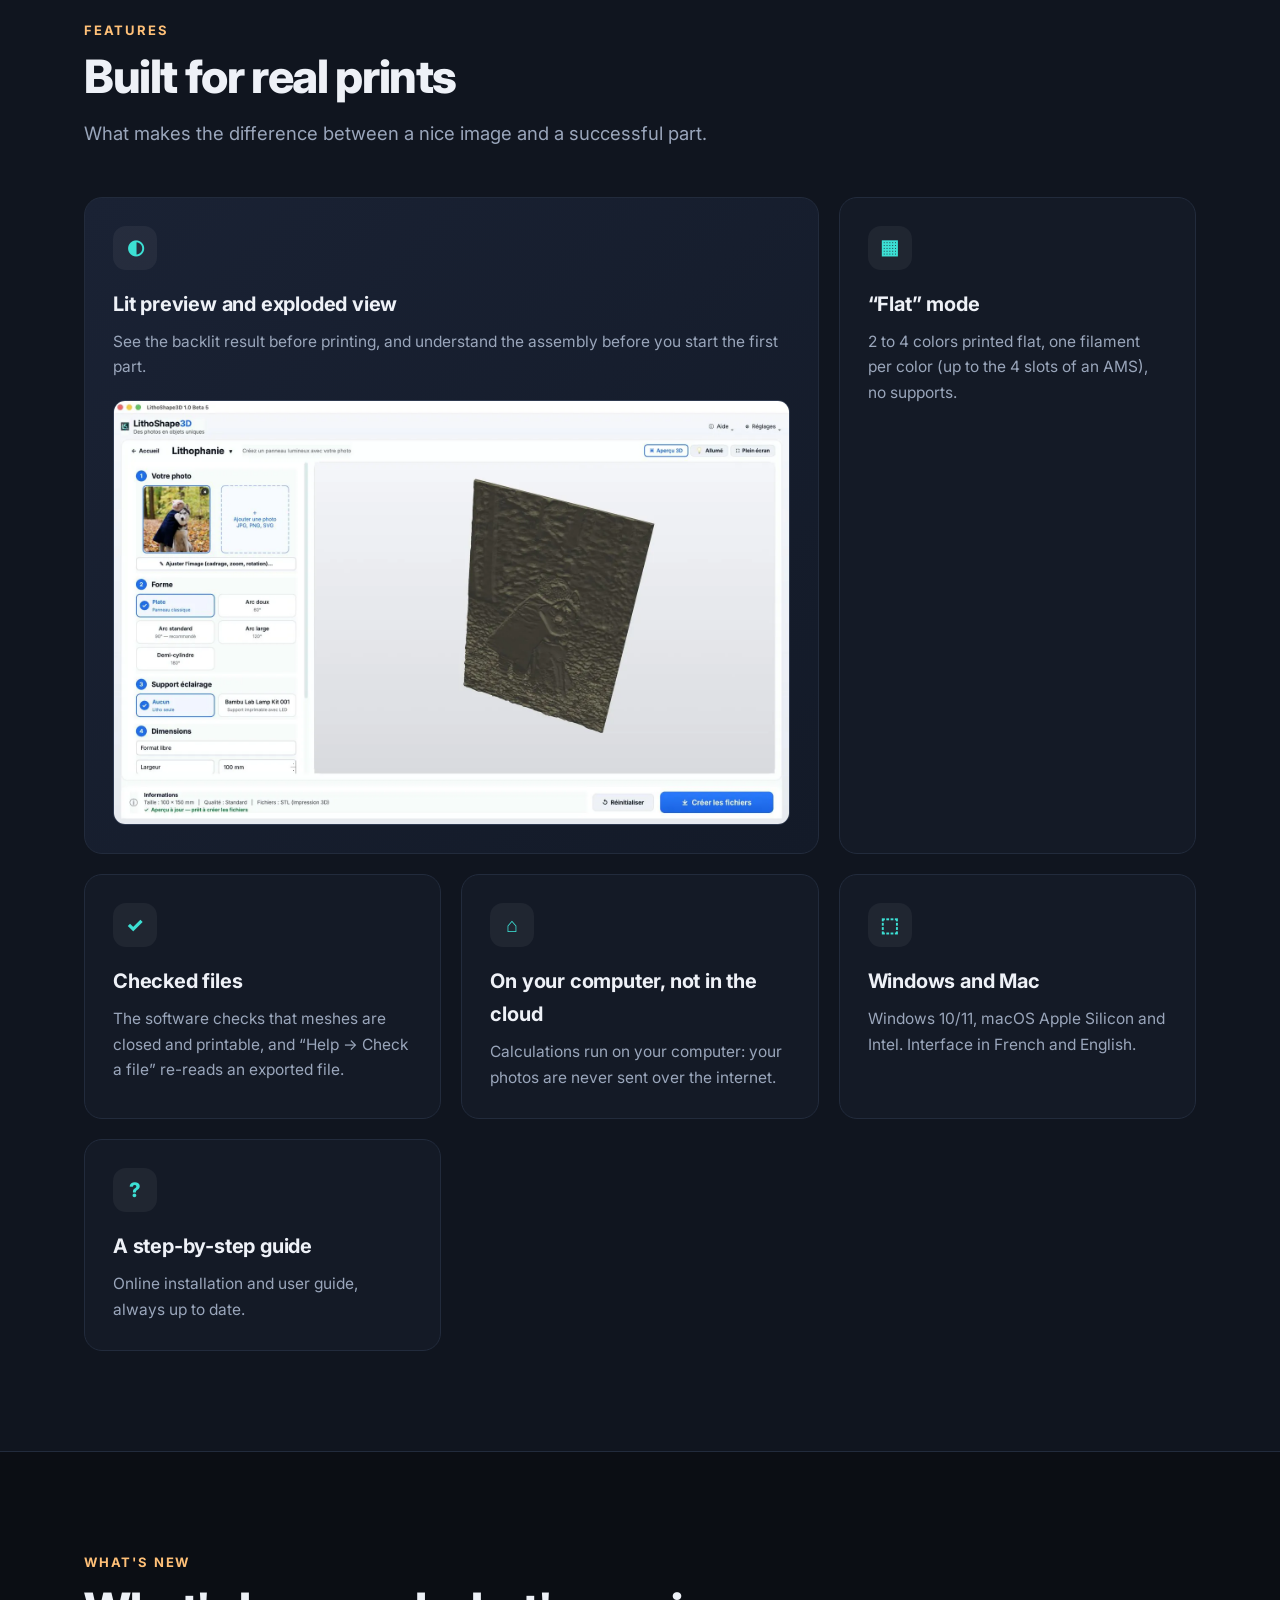
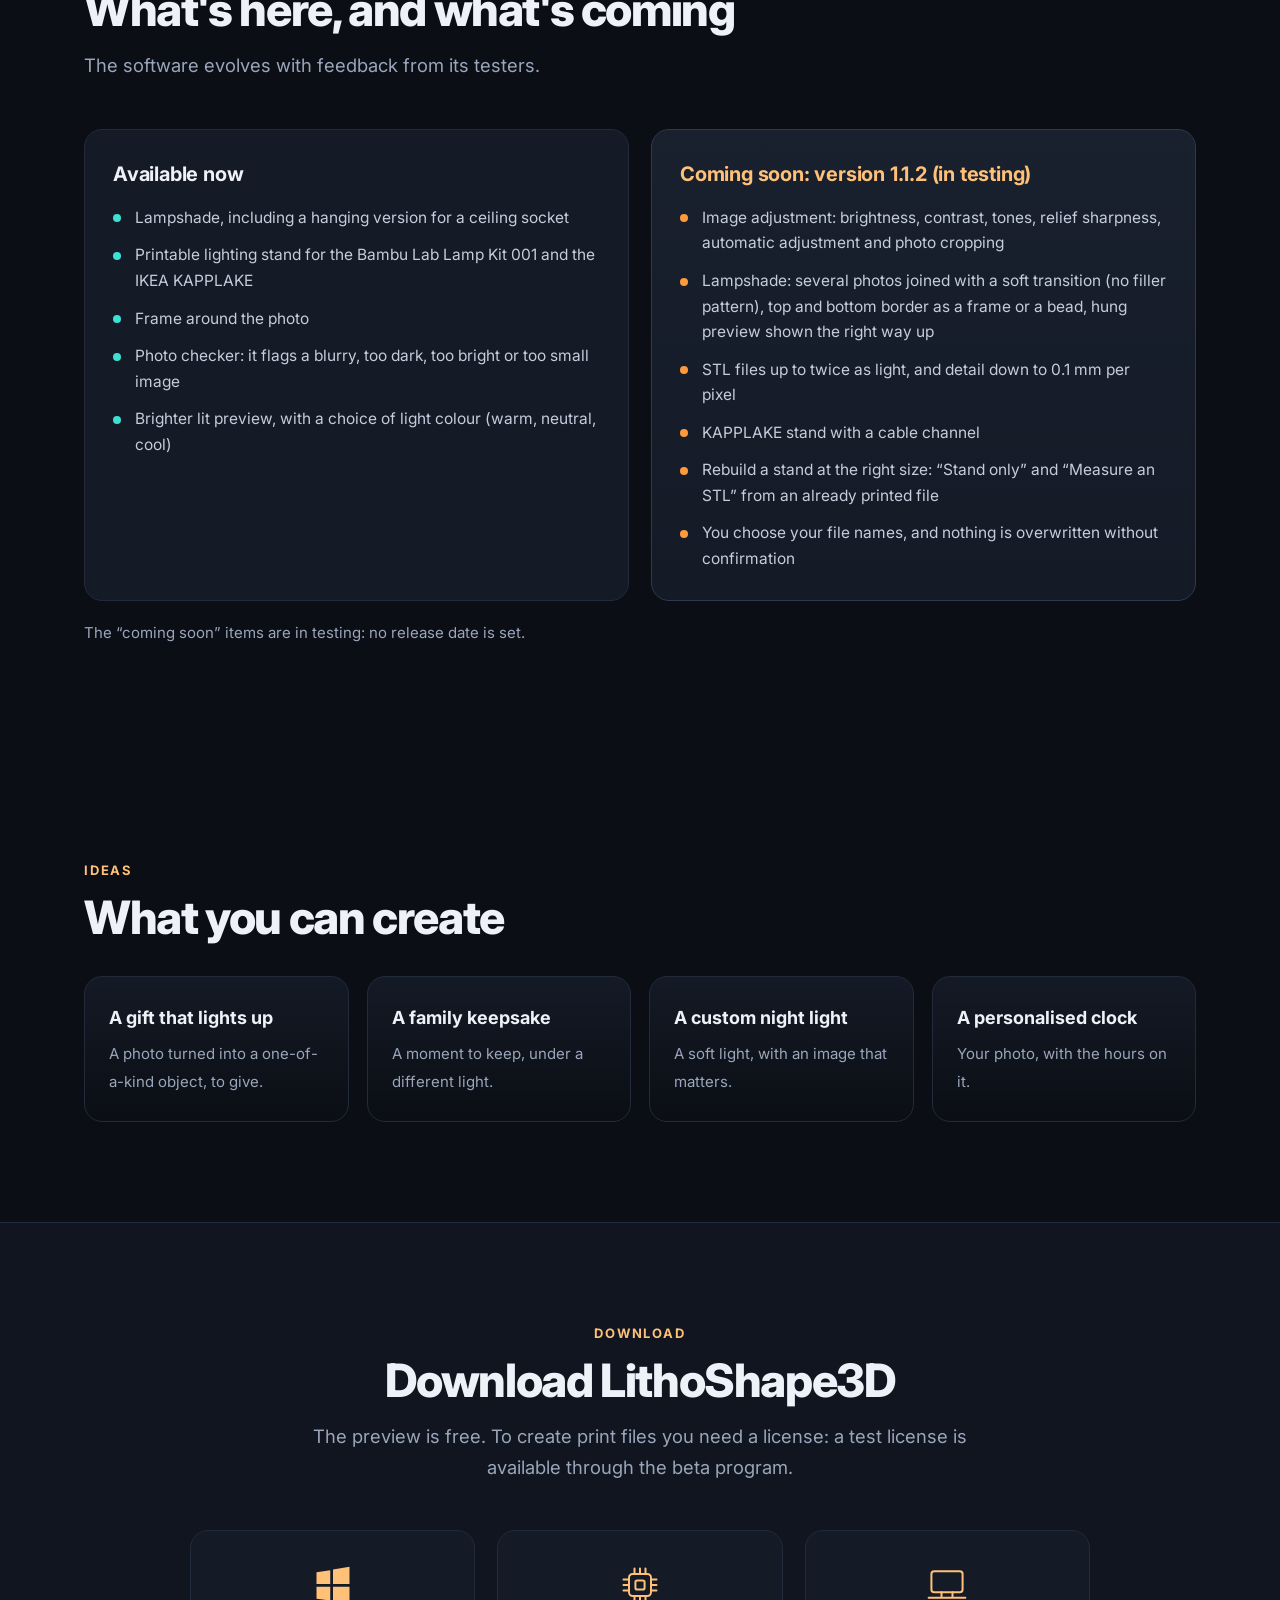
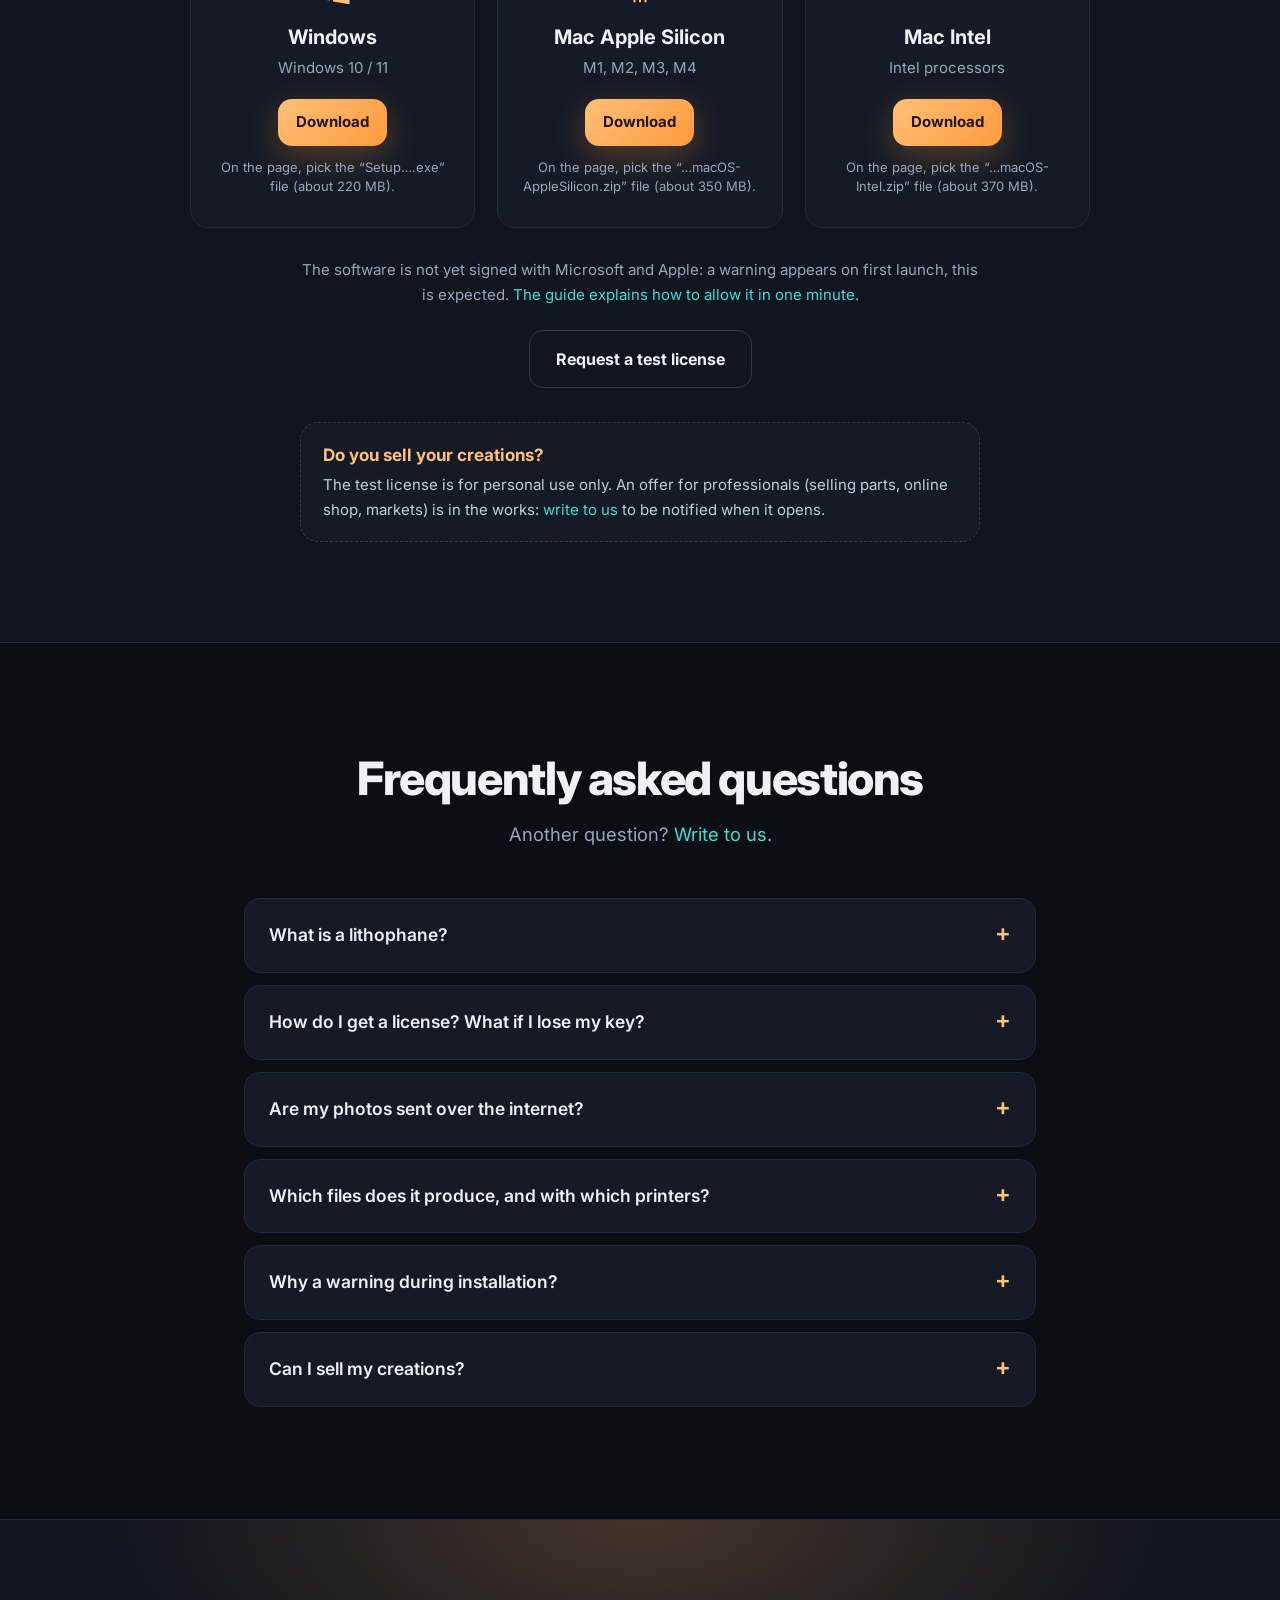
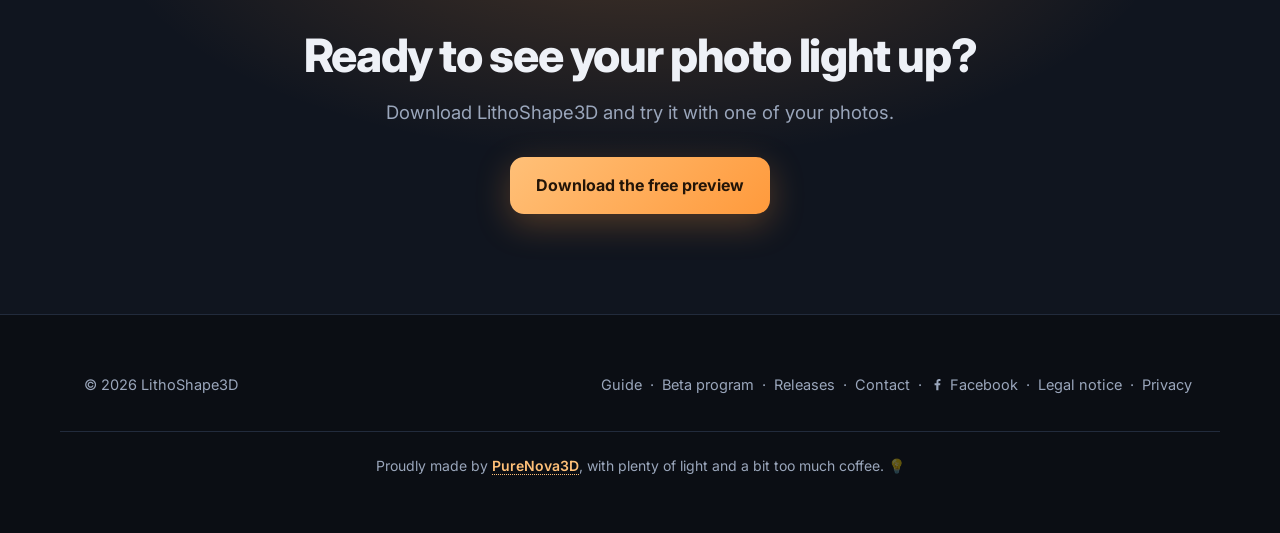
==== commit 772da075: "site : onglet Abat-jour (captures, FR/EN), quatre creations Co-Authored-By: Claude Sonnet 5.5 <norep" ====
--- a/en/index.html
+++ b/en/index.html
@@ -52,9 +52,9 @@
 </div></section>
 
 <section id="modules" class="alt"><div class="wrap">
-  <div class="rv"><div class="eyebrow">Creations</div><h2>Three creations, one software</h2><p class="sub">Load a photo, pick a shape, adjust: the software handles the geometry.</p></div>
-  <div class="tabs rv" role="tablist"><button class="tab" role="tab" id="t-litho" aria-controls="p-litho" aria-selected="true" tabindex="0">Lithophane</button><button class="tab" role="tab" id="t-sphere" aria-controls="p-sphere" aria-selected="false" tabindex="-1">LithoSphere</button><button class="tab" role="tab" id="t-clock" aria-controls="p-clock" aria-selected="false" tabindex="-1">LithoClock</button></div>
-  <div class="rv"><div class="panel on" id="p-litho" role="tabpanel" aria-labelledby="t-litho"><div><h3>The classic glowing panel</h3><p>A photo on a flat or curved panel, with a lighting stand if you wish.</p><ul><li>Flat, soft arc, standard arc, wide arc, half-cylinder or lampshade</li><li>Frame around the photo, crop, zoom and rotate the image</li><li>Printable lighting stand (Bambu Lab Lamp Kit 001 or IKEA KAPPLAKE)</li></ul><a class="btn small" href="#telecharger">Download</a></div><div class="shot"><div class="win"><div class="tb"><i></i><i></i><i></i></div><picture><source srcset="../assets/img/app-lithophanie.webp" type="image/webp"><img src="../assets/img/app-lithophanie.jpg" width="1600" height="1004" alt="Software screenshot: lithophane and 3D preview" loading="lazy" decoding="async"></picture></div><div class="prod"><picture><source srcset="../assets/img/lithophanie.webp" type="image/webp"><img src="../assets/img/lithophanie.jpg" width="960" height="620" alt="Glowing lithophane" loading="lazy" decoding="async"></picture></div></div></div><div class="panel" id="p-sphere" role="tabpanel" aria-labelledby="t-sphere"><div><h3>A sphere that lights up</h3><p>One or several photos on a glowing sphere, with cap, riser and base.</p><ul><li>Automatic placement of several photos</li><li>Caps, riser and base to print</li><li>Lit preview and exploded view for assembly</li></ul><a class="btn small" href="#telecharger">Download</a></div><div class="shot"><div class="win"><div class="tb"><i></i><i></i><i></i></div><picture><source srcset="../assets/img/app-lithosphere.webp" type="image/webp"><img src="../assets/img/app-lithosphere.jpg" width="1600" height="1004" alt="Software screenshot: LithoSphere" loading="lazy" decoding="async"></picture></div><div class="prod"><picture><source srcset="../assets/img/lithosphere.webp" type="image/webp"><img src="../assets/img/lithosphere.jpg" width="960" height="620" alt="Glowing sphere with a photo" loading="lazy" decoding="async"></picture></div></div></div><div class="panel" id="p-clock" role="tabpanel" aria-labelledby="t-clock"><div><h3>A clock in your image</h3><p>A clock made from your photo: numerals, case and frame.</p><ul><li>Light or dark numerals</li><li>In glowing relief, or flat in several colors</li><li>Case and frame included</li></ul><a class="btn small" href="#telecharger">Download</a></div><div class="shot"><div class="win"><div class="tb"><i></i><i></i><i></i></div><picture><source srcset="../assets/img/app-lithoclock.webp" type="image/webp"><img src="../assets/img/app-lithoclock.jpg" width="1600" height="1004" alt="Software screenshot: LithoClock" loading="lazy" decoding="async"></picture></div><div class="prod"><picture><source srcset="../assets/img/lithoclock.webp" type="image/webp"><img src="../assets/img/lithoclock.jpg" width="960" height="620" alt="Photo clock with numerals" loading="lazy" decoding="async"></picture></div></div></div></div>
+  <div class="rv"><div class="eyebrow">Creations</div><h2>Four creations, one software</h2><p class="sub">Load a photo, pick a shape, adjust: the software handles the geometry.</p></div>
+  <div class="tabs rv" role="tablist"><button class="tab" role="tab" id="t-litho" aria-controls="p-litho" aria-selected="true" tabindex="0">Lithophane</button><button class="tab" role="tab" id="t-sphere" aria-controls="p-sphere" aria-selected="false" tabindex="-1">LithoSphere</button><button class="tab" role="tab" id="t-clock" aria-controls="p-clock" aria-selected="false" tabindex="-1">LithoClock</button><button class="tab" role="tab" id="t-lamp" aria-controls="p-lamp" aria-selected="false" tabindex="-1">Lampshade</button></div>
+  <div class="rv"><div class="panel on" id="p-litho" role="tabpanel" aria-labelledby="t-litho"><div><h3>The classic glowing panel</h3><p>A photo on a flat or curved panel, with a lighting stand if you wish.</p><ul><li>Flat, soft arc, standard arc, wide arc, half-cylinder or lampshade</li><li>Frame around the photo, crop, zoom and rotate the image</li><li>Printable lighting stand (Bambu Lab Lamp Kit 001 or IKEA KAPPLAKE)</li></ul><a class="btn small" href="#telecharger">Download</a></div><div class="shot"><div class="win"><div class="tb"><i></i><i></i><i></i></div><picture><source srcset="../assets/img/app-lithophanie.webp" type="image/webp"><img src="../assets/img/app-lithophanie.jpg" width="1600" height="1004" alt="Software screenshot: lithophane and 3D preview" loading="lazy" decoding="async"></picture></div><div class="prod"><picture><source srcset="../assets/img/lithophanie.webp" type="image/webp"><img src="../assets/img/lithophanie.jpg" width="960" height="620" alt="Glowing lithophane" loading="lazy" decoding="async"></picture></div></div></div><div class="panel" id="p-sphere" role="tabpanel" aria-labelledby="t-sphere"><div><h3>A sphere that lights up</h3><p>One or several photos on a glowing sphere, with cap, riser and base.</p><ul><li>Automatic placement of several photos</li><li>Caps, riser and base to print</li><li>Lit preview and exploded view for assembly</li></ul><a class="btn small" href="#telecharger">Download</a></div><div class="shot"><div class="win"><div class="tb"><i></i><i></i><i></i></div><picture><source srcset="../assets/img/app-lithosphere.webp" type="image/webp"><img src="../assets/img/app-lithosphere.jpg" width="1600" height="1004" alt="Software screenshot: LithoSphere" loading="lazy" decoding="async"></picture></div><div class="prod"><picture><source srcset="../assets/img/lithosphere.webp" type="image/webp"><img src="../assets/img/lithosphere.jpg" width="960" height="620" alt="Glowing sphere with a photo" loading="lazy" decoding="async"></picture></div></div></div><div class="panel" id="p-clock" role="tabpanel" aria-labelledby="t-clock"><div><h3>A clock in your image</h3><p>A clock made from your photo: numerals, case and frame.</p><ul><li>Light or dark numerals</li><li>In glowing relief, or flat in several colors</li><li>Case and frame included</li></ul><a class="btn small" href="#telecharger">Download</a></div><div class="shot"><div class="win"><div class="tb"><i></i><i></i><i></i></div><picture><source srcset="../assets/img/app-lithoclock.webp" type="image/webp"><img src="../assets/img/app-lithoclock.jpg" width="1600" height="1004" alt="Software screenshot: LithoClock" loading="lazy" decoding="async"></picture></div><div class="prod"><picture><source srcset="../assets/img/lithoclock.webp" type="image/webp"><img src="../assets/img/lithoclock.jpg" width="960" height="620" alt="Photo clock with numerals" loading="lazy" decoding="async"></picture></div></div></div><div class="panel" id="p-lamp" role="tabpanel" aria-labelledby="t-lamp"><div><h3>A lampshade that lights up</h3><p>A photo on a full 360° cylinder, to sit on a socket or to hang.</p><ul><li>Choose diameter and height; E14, E27 or custom socket</li><li>Hanging version (socket on top) with the photo the right way up</li><li>In testing (version 1.1.2): several joined photos and a top and bottom border</li></ul><a class="btn small" href="#telecharger">Download</a></div><div class="shot"><div class="win"><div class="tb"><i></i><i></i><i></i></div><picture><source srcset="../assets/img/app-abatjour.webp" type="image/webp"><img src="../assets/img/app-abatjour.jpg" width="1600" height="1004" alt="Software screenshot: lampshade" loading="lazy" decoding="async"></picture></div><div class="prod"><picture><source srcset="../assets/img/abatjour.webp" type="image/webp"><img src="../assets/img/abatjour.jpg" width="960" height="620" alt="Glowing lampshade with a photo" loading="lazy" decoding="async"></picture></div></div></div></div>
 </div></section>
 
 <section id="comment"><div class="wrap">
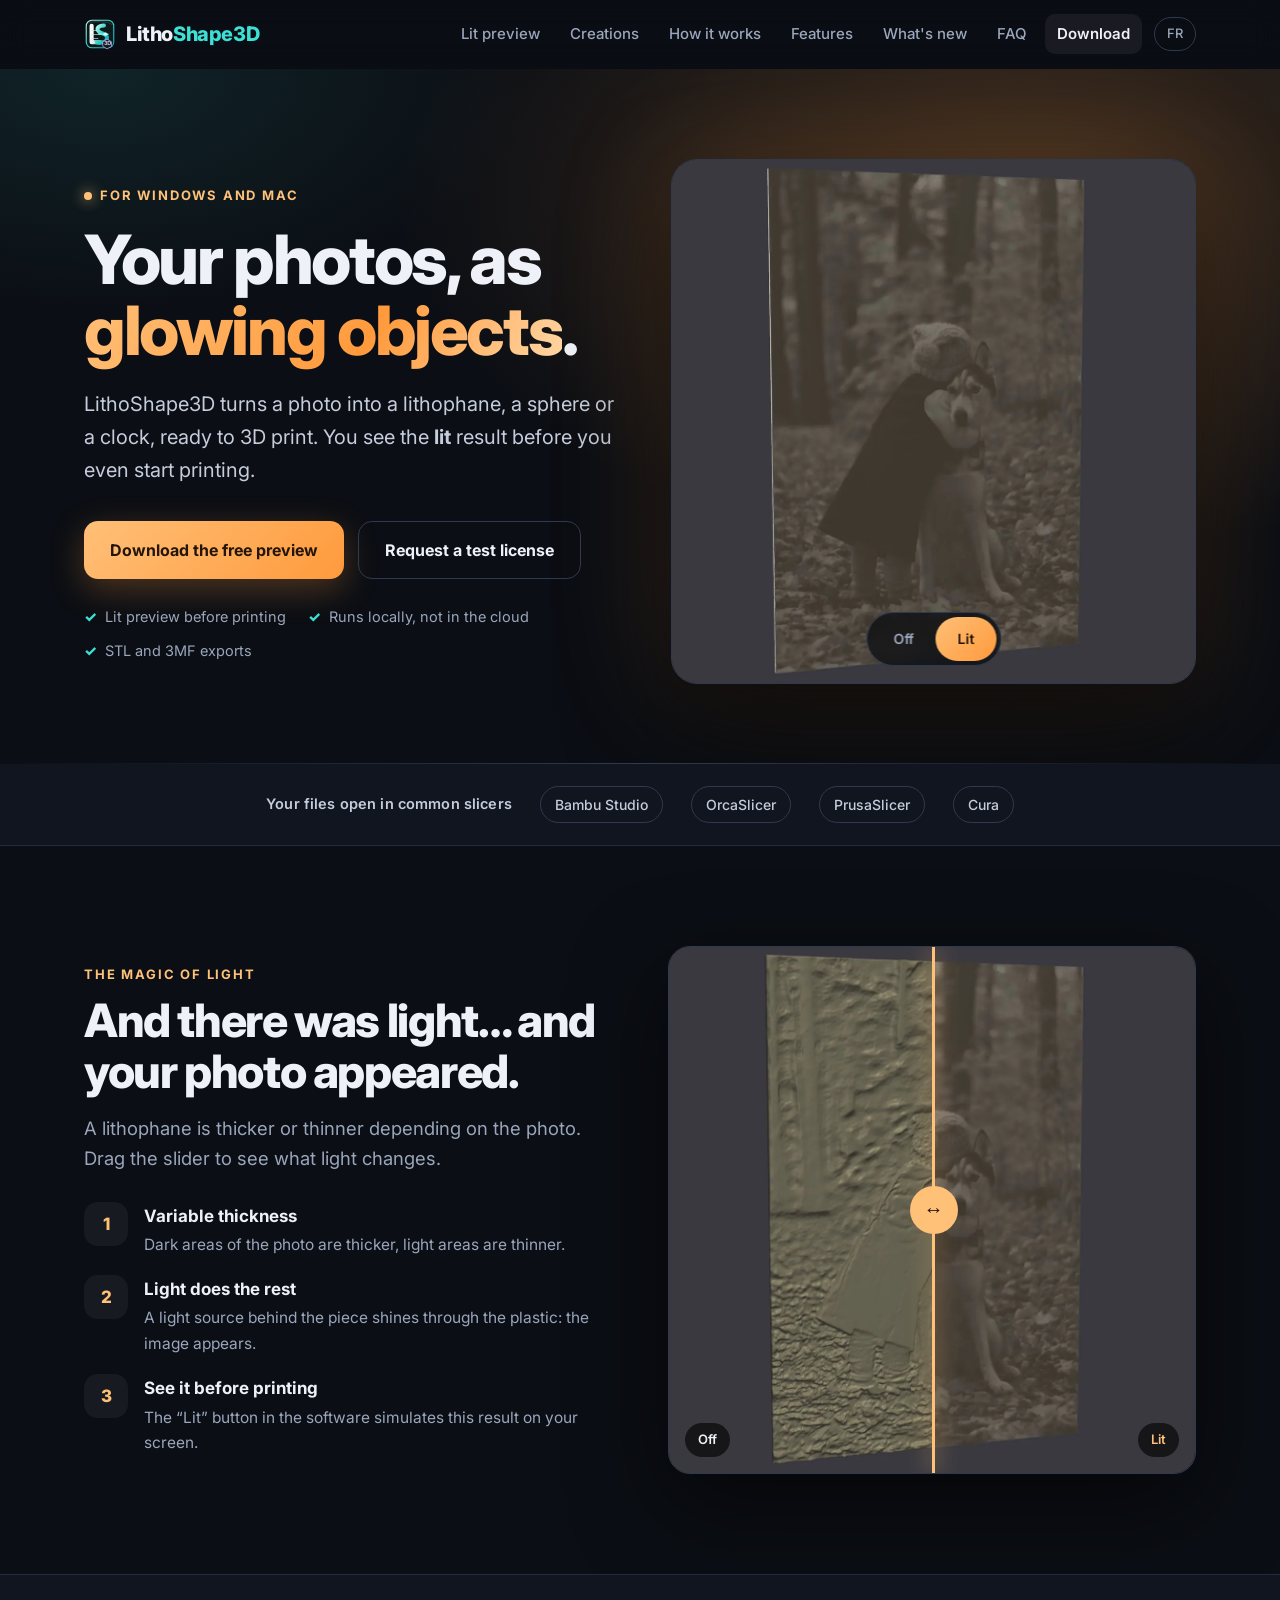
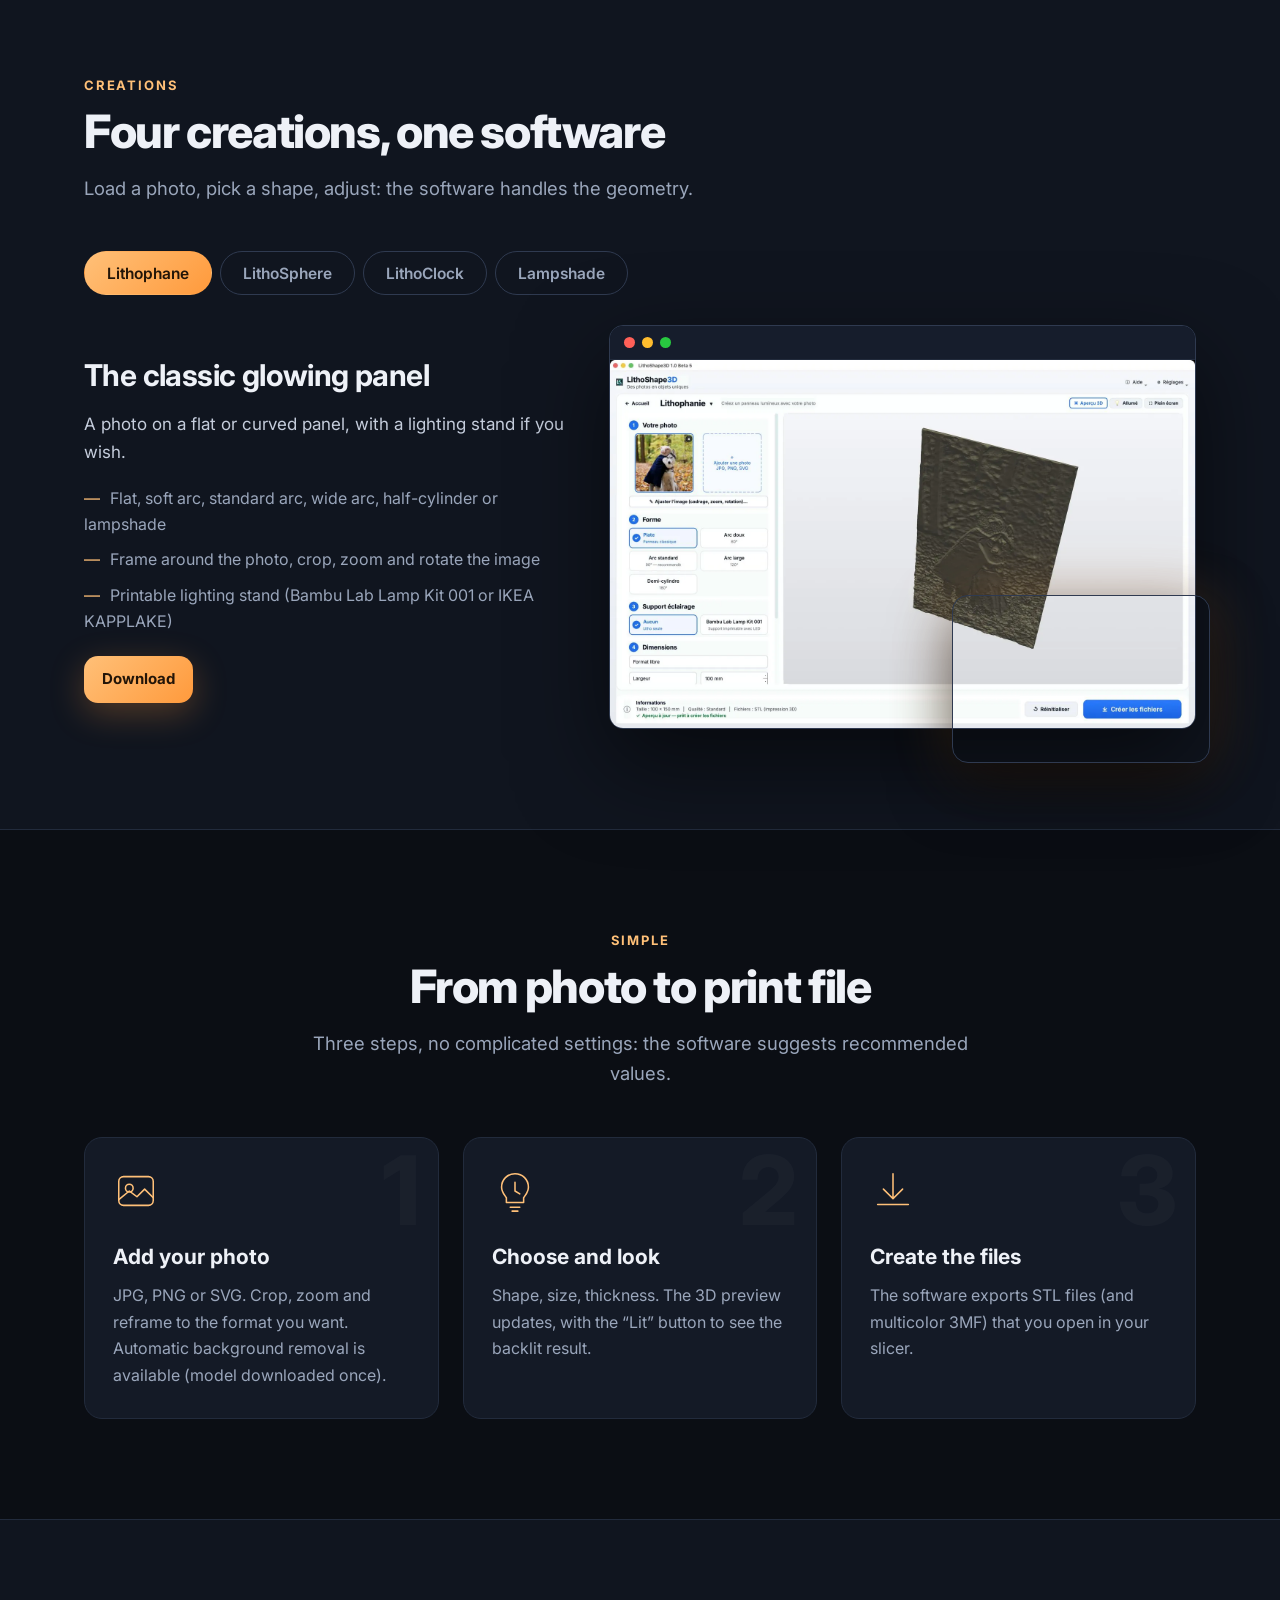
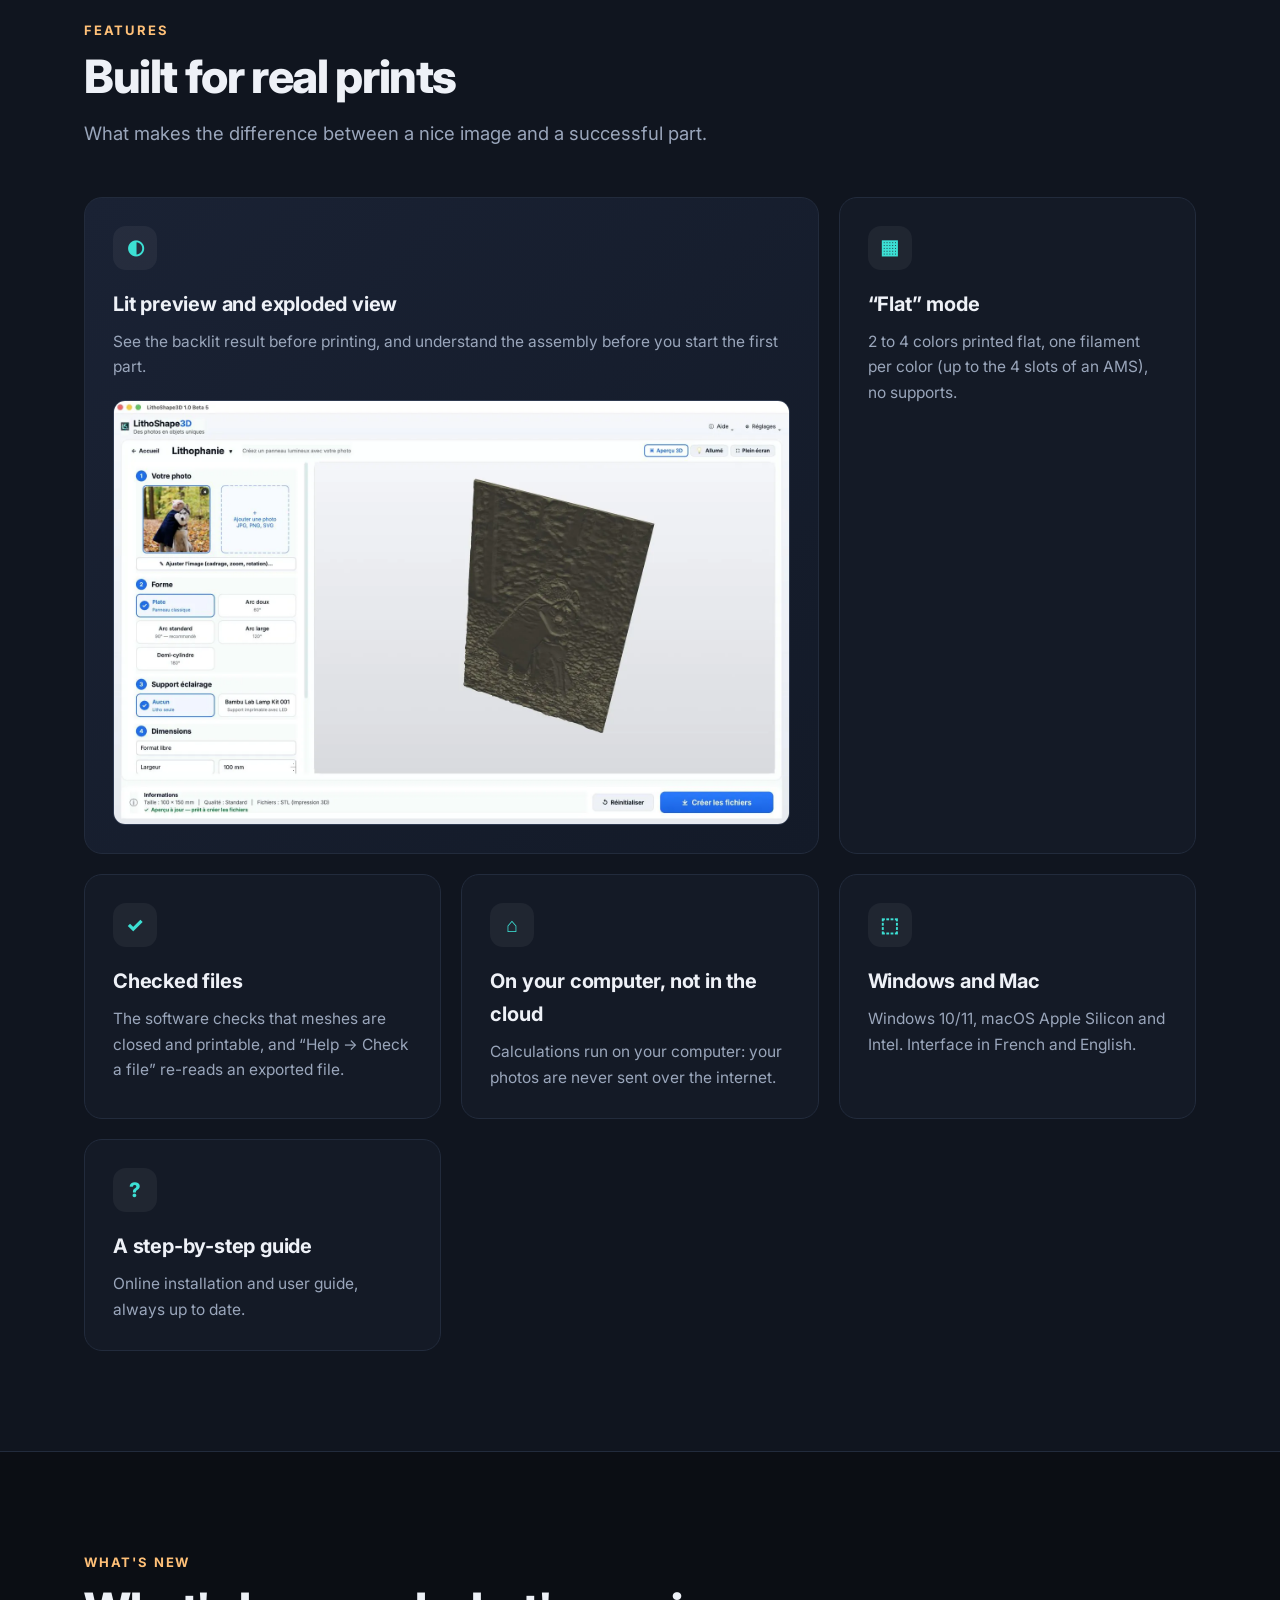
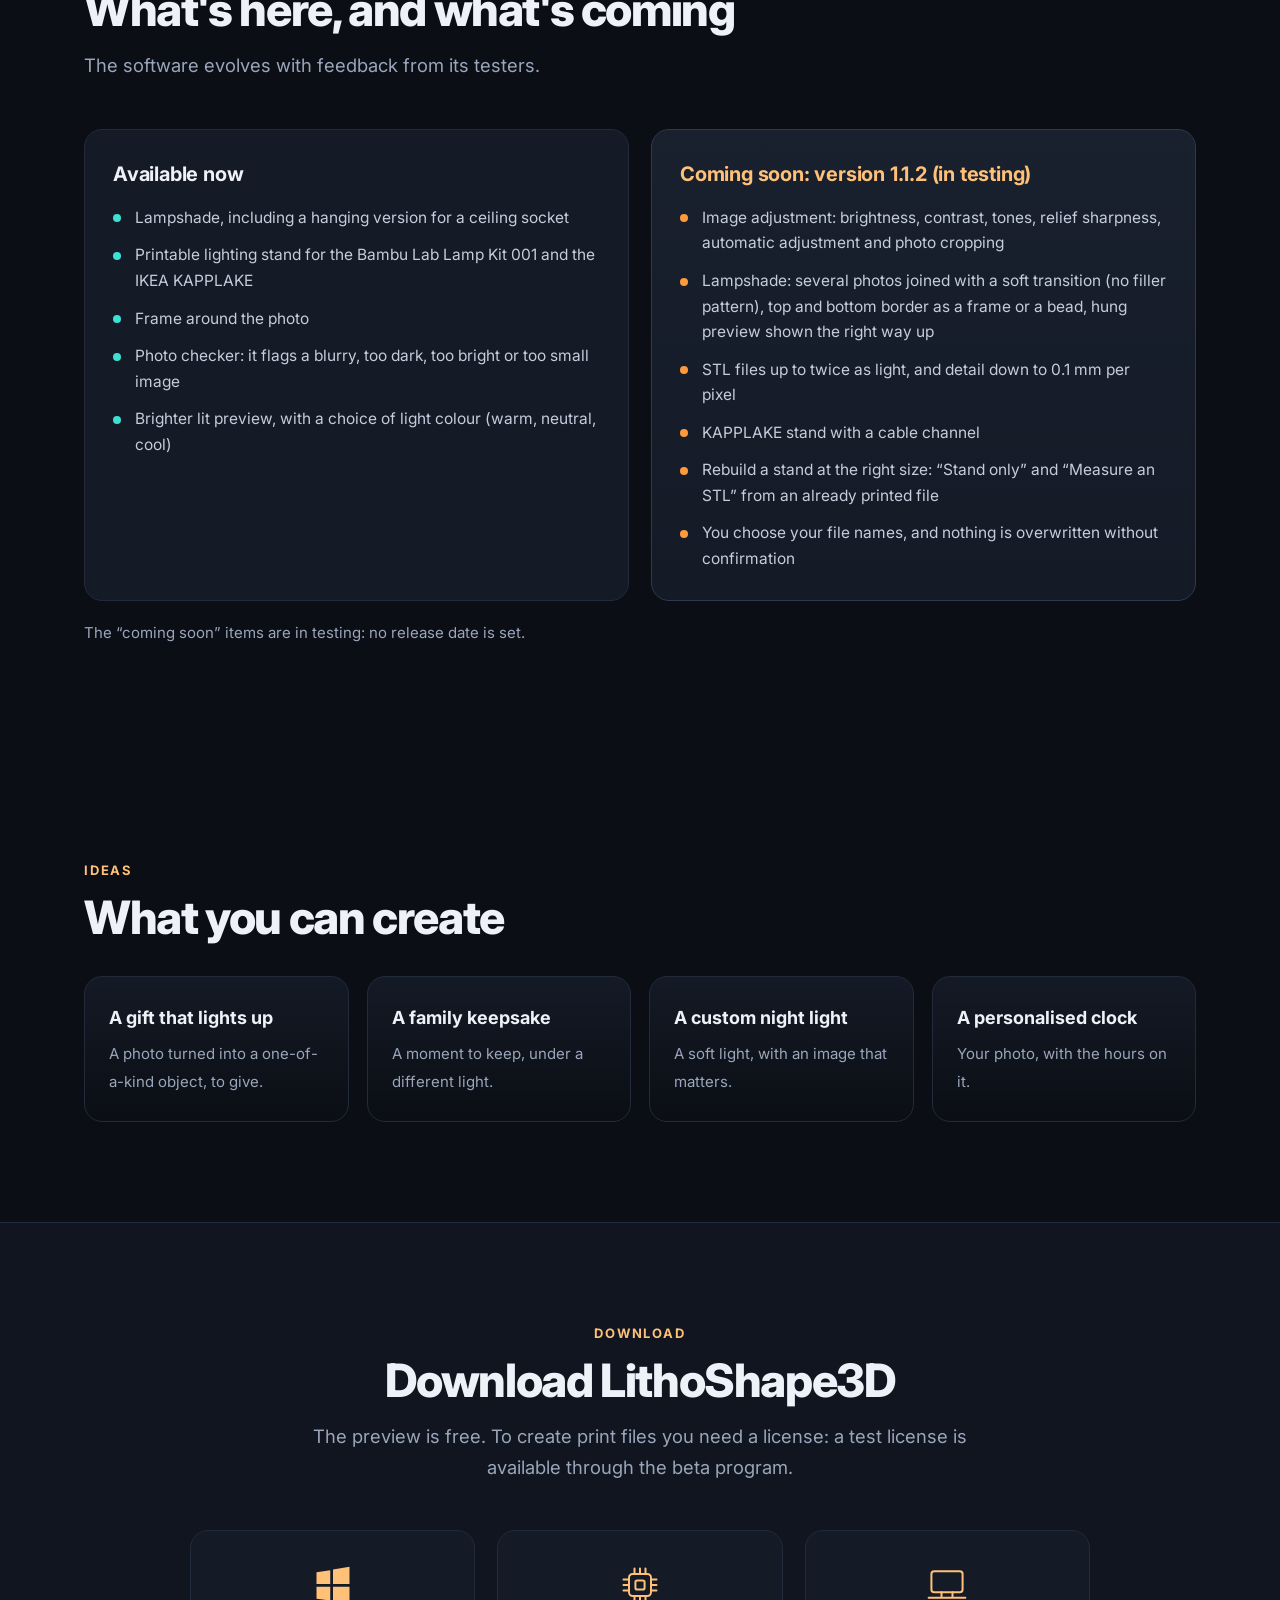
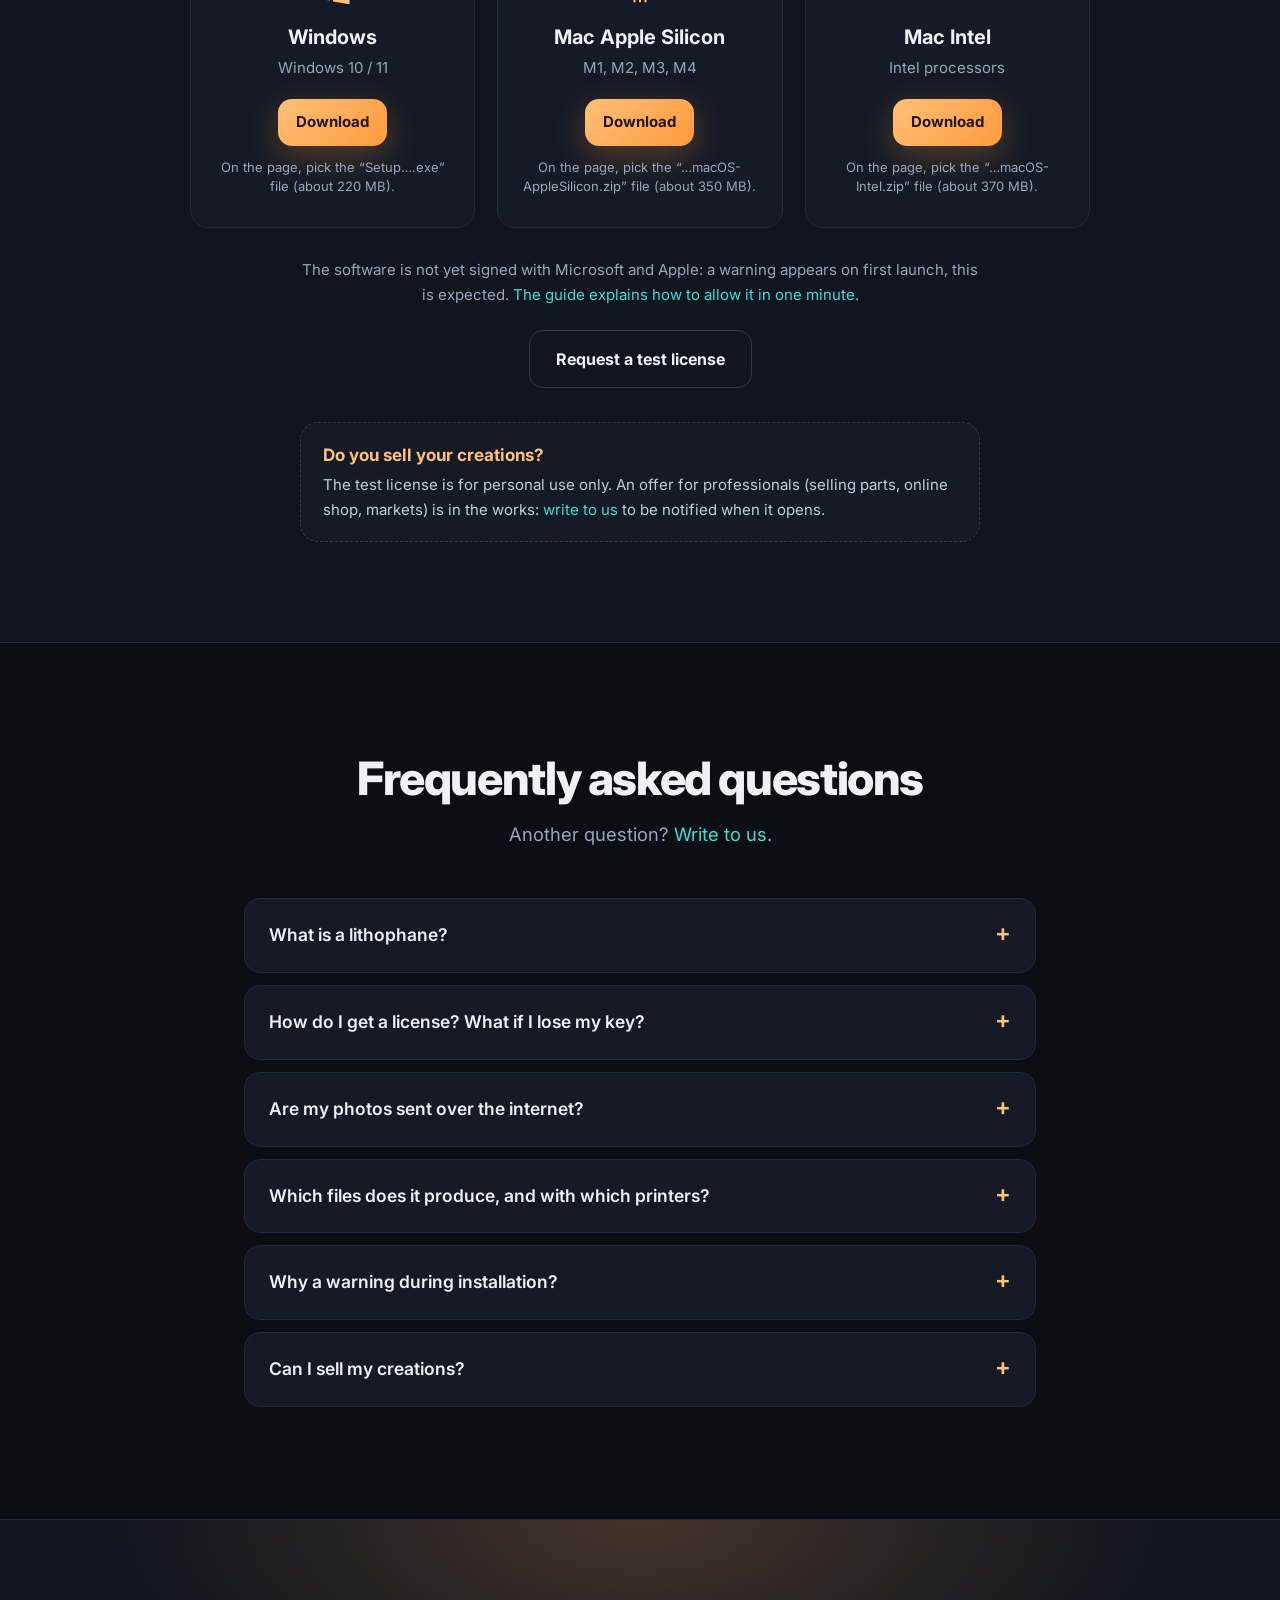
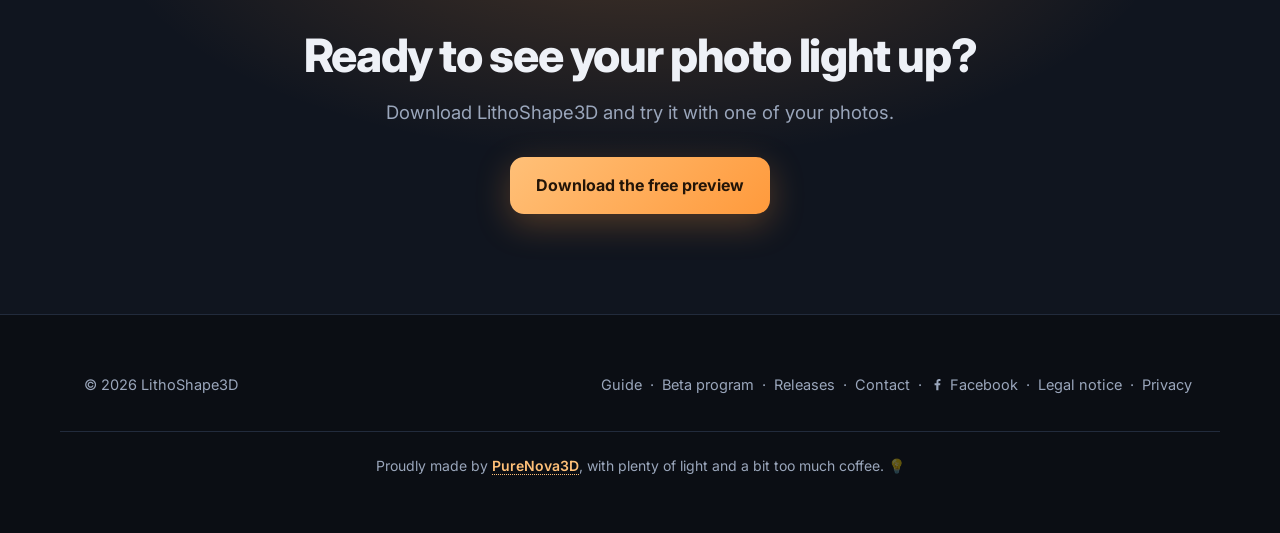
==== commit cde16bc3: "site : curseur eteinte/allumee corrige (calque clippe sans taille, invisible sous Safari) Co-Authore" ====
--- a/en/index.html
+++ b/en/index.html
@@ -12,7 +12,7 @@
 <link rel="icon" href="../assets/img/logo.svg" type="image/svg+xml">
 <link rel="alternate" hreflang="fr" href="../">
 <link rel="preload" href="../assets/fonts/Inter-Variable.woff2" as="font" type="font/woff2" crossorigin>
-<link rel="stylesheet" href="../assets/css/site.css?v=606a2301">
+<link rel="stylesheet" href="../assets/css/site.css?v=41102460">
 <script type="application/ld+json">{"@context":"https://schema.org","@type":"SoftwareApplication","name":"LithoShape3D","applicationCategory":"MultimediaApplication","operatingSystem":"Windows, macOS","description":"LithoShape3D turns your photos into lithophanes, light spheres and clocks, ready to 3D print. For Windows and Mac. Everything stays on your computer."}</script>
 </head>
 <body>
@@ -100,6 +100,6 @@
 <footer><div class="wrap row"><div>© <span id="y">2026</span> LithoShape3D</div><div><a href="https://le-belge.github.io/LithoShape3D-releases/guide/">Guide</a> · <a href="https://le-belge.github.io/LithoShape3D-releases/beta/">Beta program</a> · <a href="https://github.com/le-belge/LithoShape3D-releases/releases">Releases</a> · <a href="mailto:purenova3d@free.fr">Contact</a> · <a class="fb" href="https://www.facebook.com/PureNova3D/" target="_blank" rel="noopener"><svg viewBox="0 0 24 24" aria-hidden="true"><path d="M13.5 21v-8h2.7l.4-3.2h-3.1V7.8c0-.9.3-1.5 1.6-1.5h1.7V3.4c-.3 0-1.3-.1-2.4-.1-2.4 0-4 1.5-4 4.1v2.4H7.3V13H10v8z"/></svg>Facebook</a> · <a href="legal.html">Legal notice</a> · <a href="privacy.html">Privacy</a></div></div>
 <div class="wrap made">Proudly made by <a href="https://www.facebook.com/PureNova3D/" target="_blank" rel="noopener" title="Facebook"><b>PureNova3D</b></a>, with plenty of light and a bit too much coffee. <span class="bulb" title="Hint: look for the switch. Five clicks on the logo, or an old video-game code (↑ ↑ ↓ ↓ ← → ← → B A)." aria-hidden="true">💡</span></div></footer>
 <div class="mbar"><a class="btn" href="#telecharger">Download the free preview</a></div>
-<script src="../assets/js/site.js?v=606a2301"></script>
+<script src="../assets/js/site.js?v=41102460"></script>
 </body>
 </html>
--- a/assets/css/site.css
+++ b/assets/css/site.css
@@ -80,7 +80,7 @@
 .compare-wrap { display: grid; grid-template-columns: 1fr 1fr; gap: 56px; align-items: center; }
 .compare { position: relative; border-radius: 22px; overflow: hidden; border: 1px solid var(--line2); aspect-ratio: 1/1; user-select: none; box-shadow: 0 30px 90px rgba(0,0,0,.55); touch-action: pan-y; }
 .compare picture, .compare img { position: absolute; inset: 0; width: 100%; height: 100%; object-fit: cover; }
-.compare .top { clip-path: inset(0 50% 0 0); }
+.compare .top { position: absolute; inset: 0; clip-path: inset(0 50% 0 0); -webkit-clip-path: inset(0 50% 0 0); }
 .compare .handle { position: absolute; top: 0; bottom: 0; left: 50%; width: 3px; background: var(--amber); box-shadow: 0 0 22px var(--amber); pointer-events: none; }
 .compare .handle::after { content: "↔"; position: absolute; top: 50%; left: 50%; transform: translate(-50%,-50%); width: 48px; height: 48px; border-radius: 50%; background: var(--amber); color: #231508; display: grid; place-items: center; font-weight: 800; font-size: 20px; }
 .compare input { position: absolute; inset: 0; width: 100%; height: 100%; opacity: 0; cursor: ew-resize; margin: 0; }
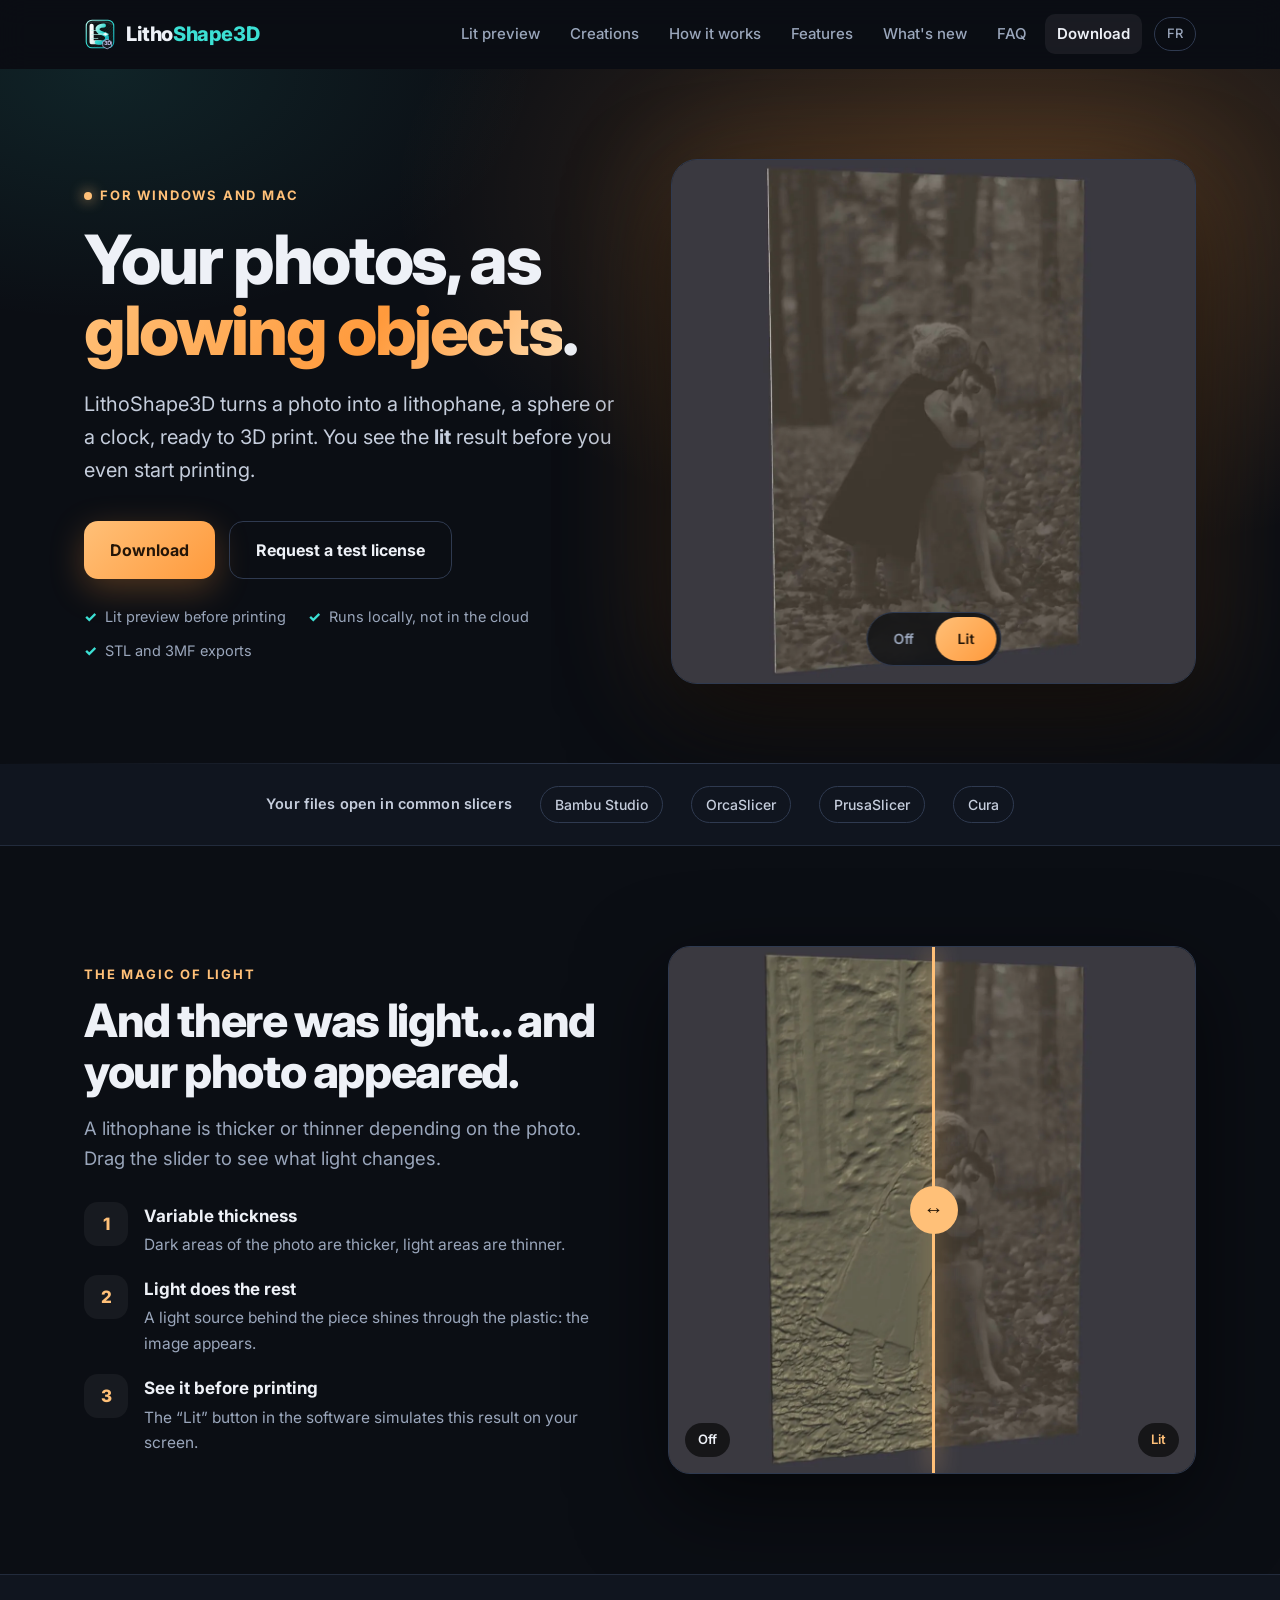
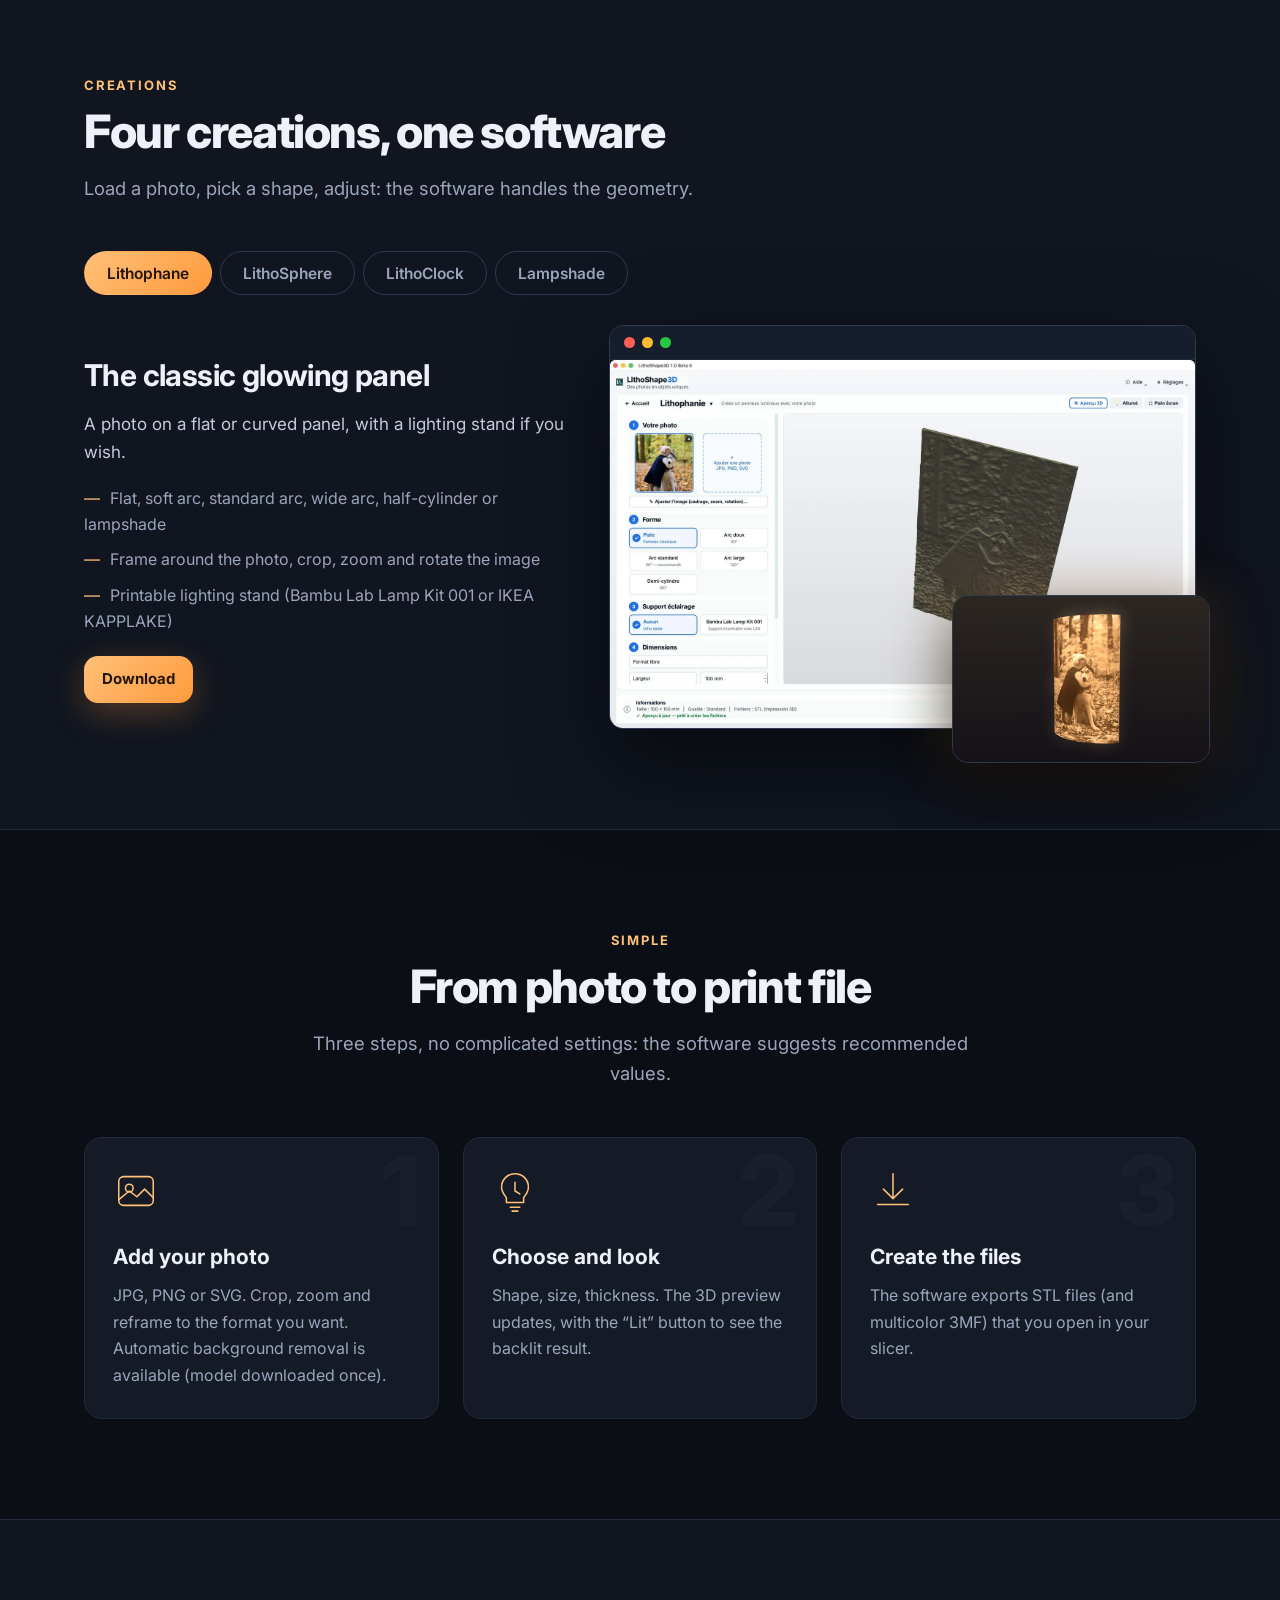
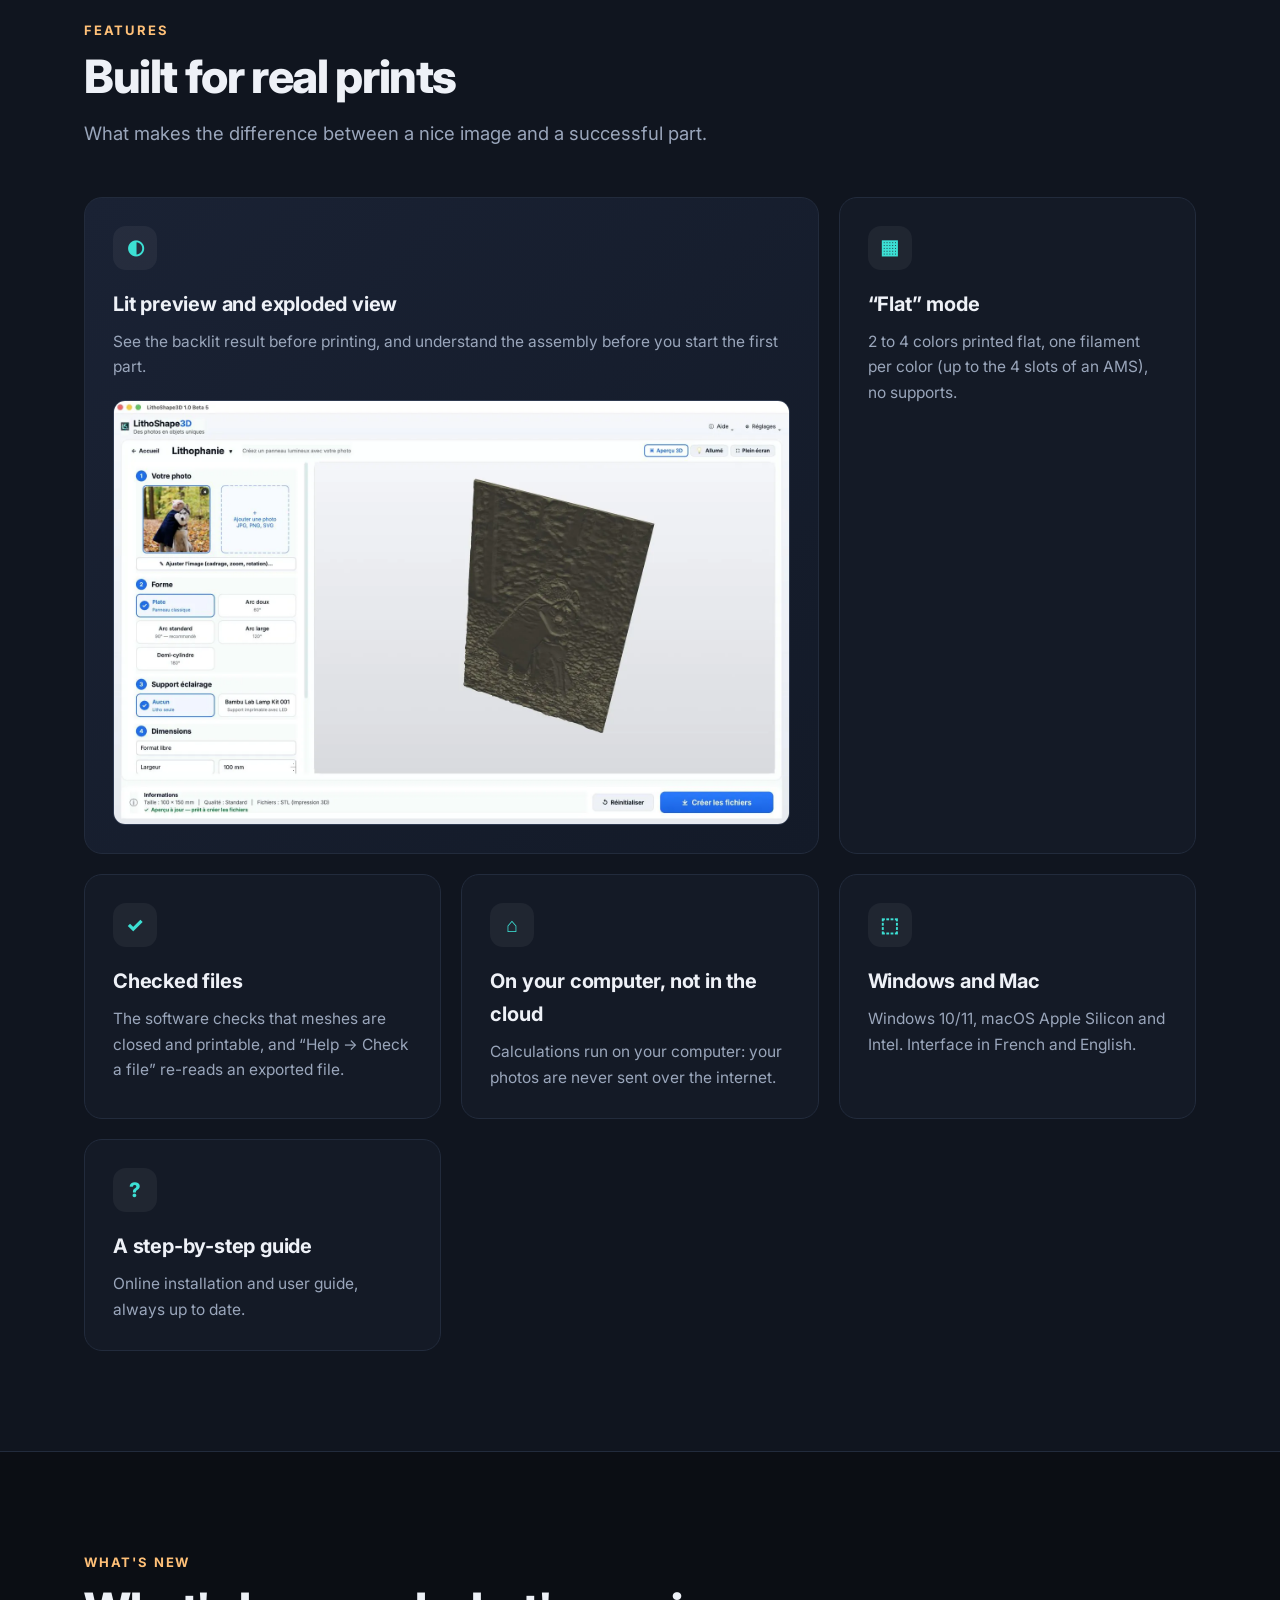
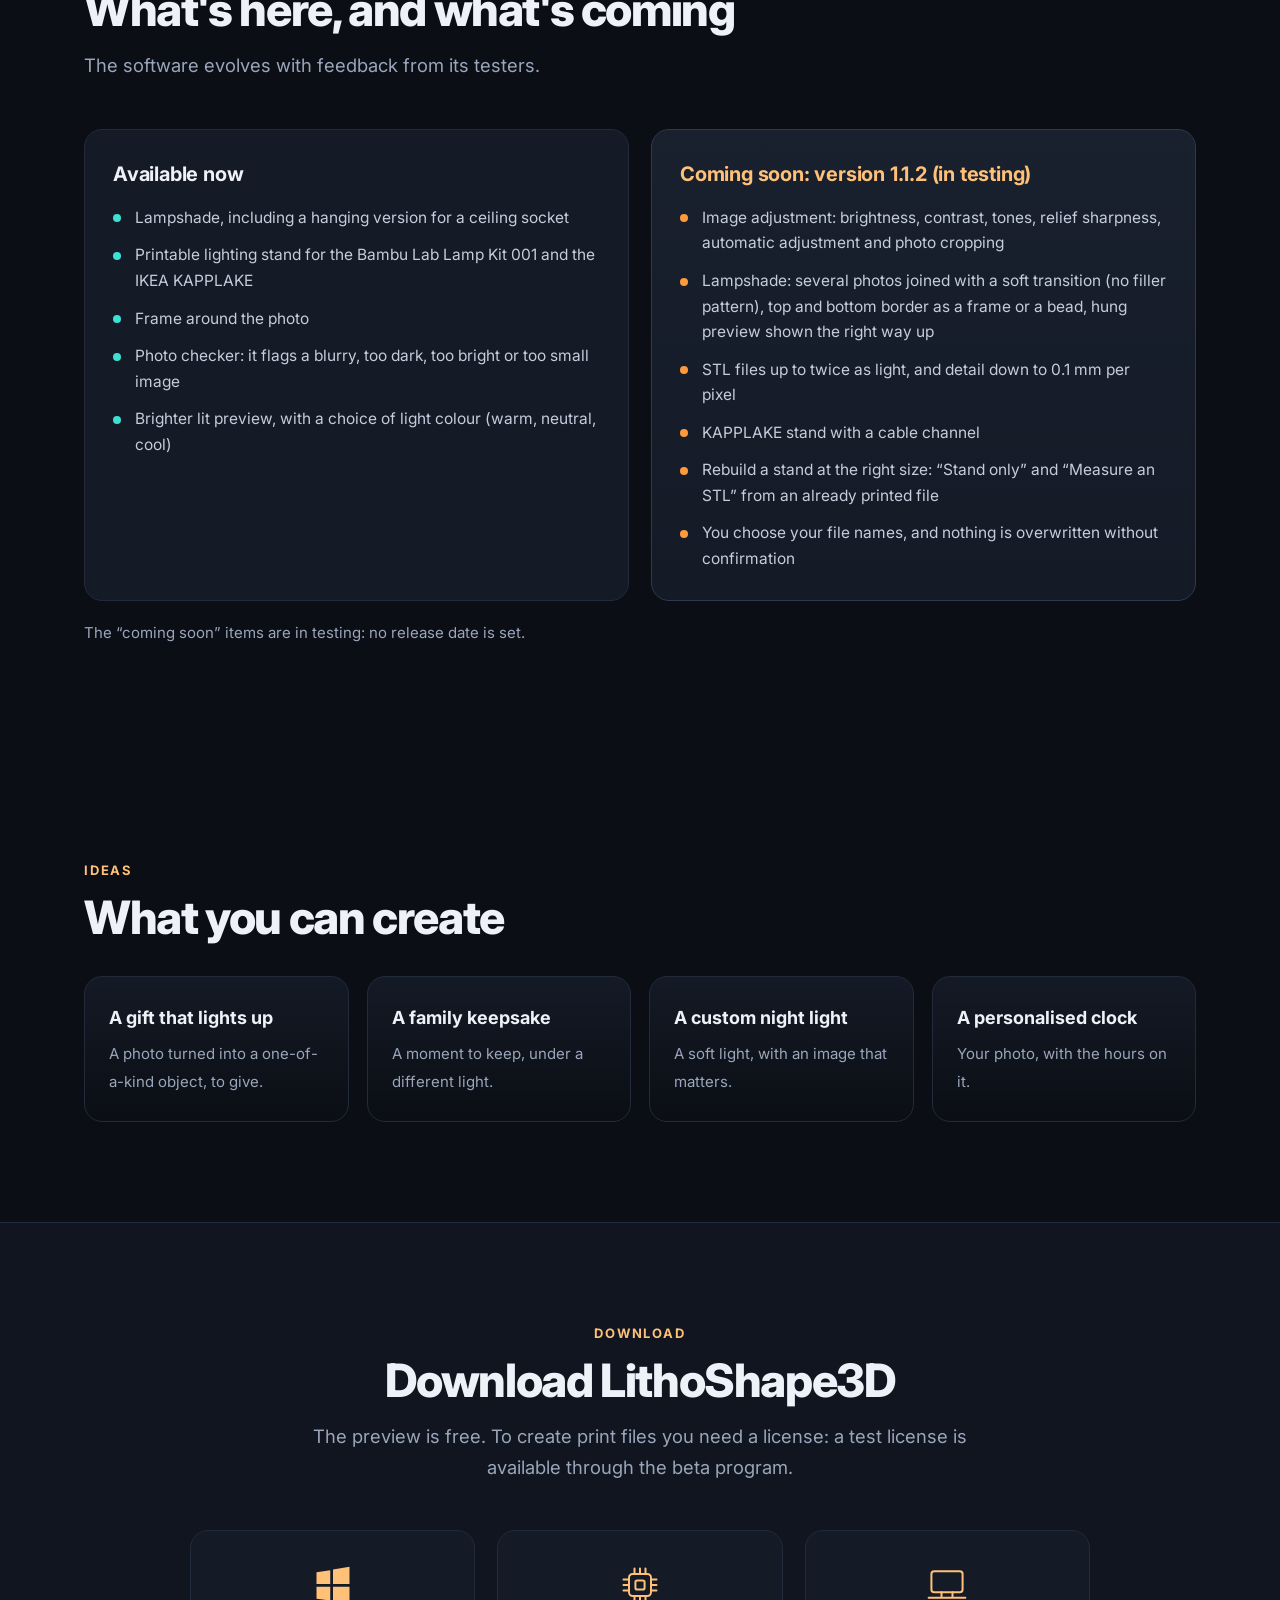
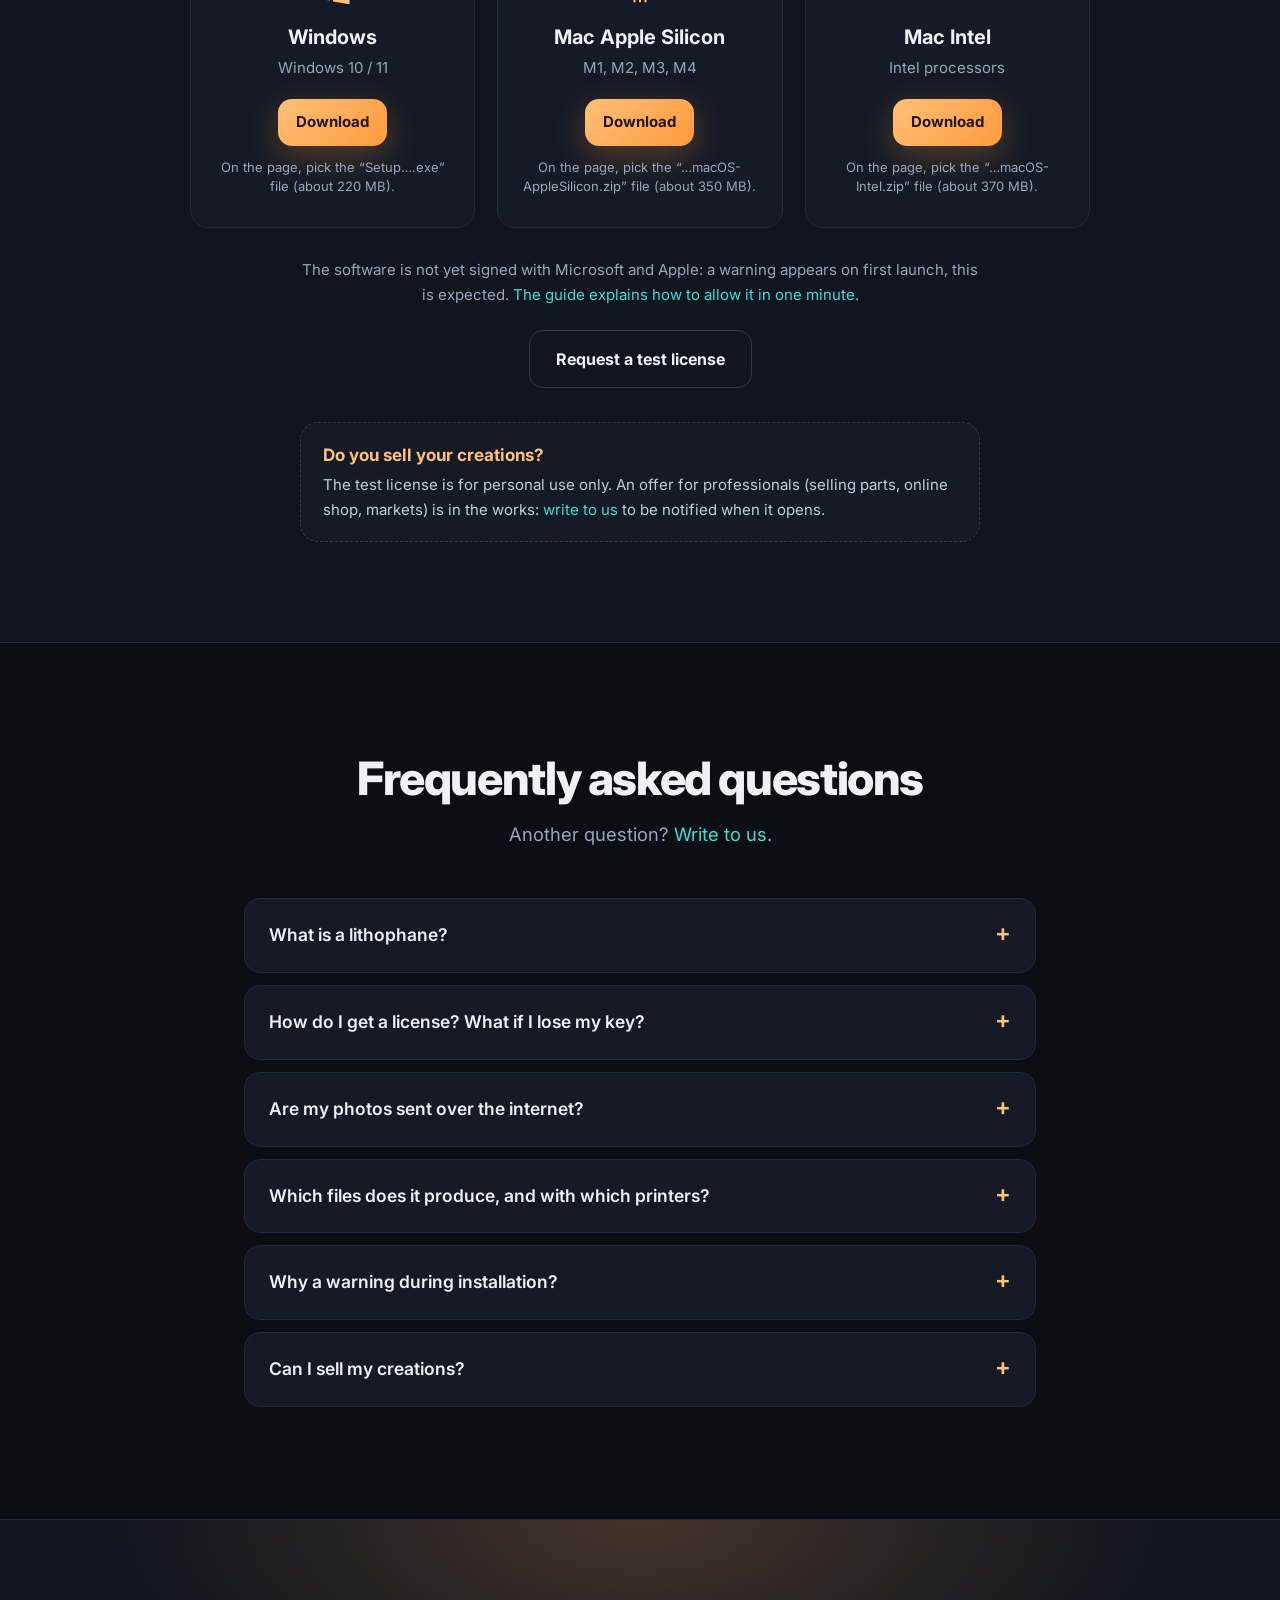
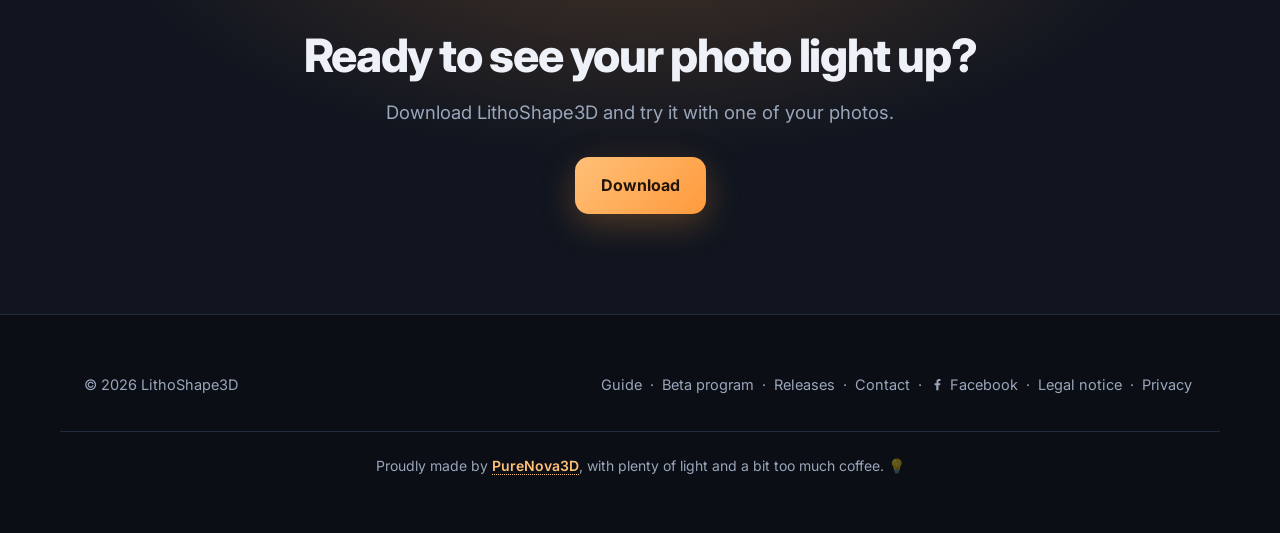
==== commit 3a204943: "site : bouton Telecharger simplifie Co-Authored-By: Claude Sonnet 5.5 <noreply@anthropic.com>" ====
--- a/en/index.html
+++ b/en/index.html
@@ -28,7 +28,7 @@
     <div class="kicker">For Windows and Mac</div>
     <h1>Your photos, as <em>glowing objects</em>.</h1>
     <p class="lead">LithoShape3D turns a photo into a lithophane, a sphere or a clock, ready to 3D print. You see the <strong>lit</strong> result before you even start printing.</p>
-    <div class="cta"><a class="btn" href="#telecharger">Download the free preview</a><a class="btn ghost" href="https://le-belge.github.io/LithoShape3D-releases/beta/">Request a test license</a></div>
+    <div class="cta"><a class="btn" href="#telecharger">Download</a><a class="btn ghost" href="https://le-belge.github.io/LithoShape3D-releases/beta/">Request a test license</a></div>
     <ul class="ticks"><li>Lit preview before printing</li><li>Runs locally, not in the cloud</li><li>STL and 3MF exports</li></ul>
   </div>
   <div class="stage"><div class="halo"></div>
@@ -95,11 +95,11 @@
   <div class="rv"><details><summary>What is a lithophane?</summary><p>A 3D-printed plate whose thickness varies with the photo: thick areas let little light through, thin areas let a lot through. Lit from behind, the photo appears.</p></details><details><summary>How do I get a license? What if I lose my key?</summary><p>A test license is available through the <a href="https://le-belge.github.io/LithoShape3D-releases/beta/">beta program</a>. If you lose your key, the same page offers “Lost your key?”. The support code shown in “Help → License” helps us find your license.</p></details><details><summary>Are my photos sent over the internet?</summary><p>No. Calculations run on your computer and your photos never leave it. Only license activation contacts the license server (key and device identifier).</p></details><details><summary>Which files does it produce, and with which printers?</summary><p>STL files, and multicolor 3MF for the “Flat” mode. They open in common slicers (Bambu Studio, OrcaSlicer, PrusaSlicer, Cura). The software does not drive the printer: your slicer prepares the print.</p></details><details><summary>Why a warning during installation?</summary><p>The software is not yet signed with Microsoft and Apple. Windows (“Windows protected your PC”) and macOS ask for confirmation on first launch. The <a href="https://le-belge.github.io/LithoShape3D-releases/guide/#installation-en">installation guide</a> shows what to do.</p></details><details><summary>Can I sell my creations?</summary><p>The test license is for personal, non-commercial use. An offer for professionals is in the works: <a href="mailto:purenova3d@free.fr?subject=LithoShape3D%20pro%20offer">write to us</a> to be notified when it opens.</p></details></div>
 </div></section>
 
-<div class="band"><div class="rv"><h2>Ready to see your photo light up?</h2><p class="sub" style="margin:0 auto 30px">Download LithoShape3D and try it with one of your photos.</p><a class="btn" href="#telecharger">Download the free preview</a></div></div>
+<div class="band"><div class="rv"><h2>Ready to see your photo light up?</h2><p class="sub" style="margin:0 auto 30px">Download LithoShape3D and try it with one of your photos.</p><a class="btn" href="#telecharger">Download</a></div></div>
 </main>
 <footer><div class="wrap row"><div>© <span id="y">2026</span> LithoShape3D</div><div><a href="https://le-belge.github.io/LithoShape3D-releases/guide/">Guide</a> · <a href="https://le-belge.github.io/LithoShape3D-releases/beta/">Beta program</a> · <a href="https://github.com/le-belge/LithoShape3D-releases/releases">Releases</a> · <a href="mailto:purenova3d@free.fr">Contact</a> · <a class="fb" href="https://www.facebook.com/PureNova3D/" target="_blank" rel="noopener"><svg viewBox="0 0 24 24" aria-hidden="true"><path d="M13.5 21v-8h2.7l.4-3.2h-3.1V7.8c0-.9.3-1.5 1.6-1.5h1.7V3.4c-.3 0-1.3-.1-2.4-.1-2.4 0-4 1.5-4 4.1v2.4H7.3V13H10v8z"/></svg>Facebook</a> · <a href="legal.html">Legal notice</a> · <a href="privacy.html">Privacy</a></div></div>
 <div class="wrap made">Proudly made by <a href="https://www.facebook.com/PureNova3D/" target="_blank" rel="noopener" title="Facebook"><b>PureNova3D</b></a>, with plenty of light and a bit too much coffee. <span class="bulb" title="Hint: look for the switch. Five clicks on the logo, or an old video-game code (↑ ↑ ↓ ↓ ← → ← → B A)." aria-hidden="true">💡</span></div></footer>
-<div class="mbar"><a class="btn" href="#telecharger">Download the free preview</a></div>
+<div class="mbar"><a class="btn" href="#telecharger">Download</a></div>
 <script src="../assets/js/site.js?v=41102460"></script>
 </body>
 </html>
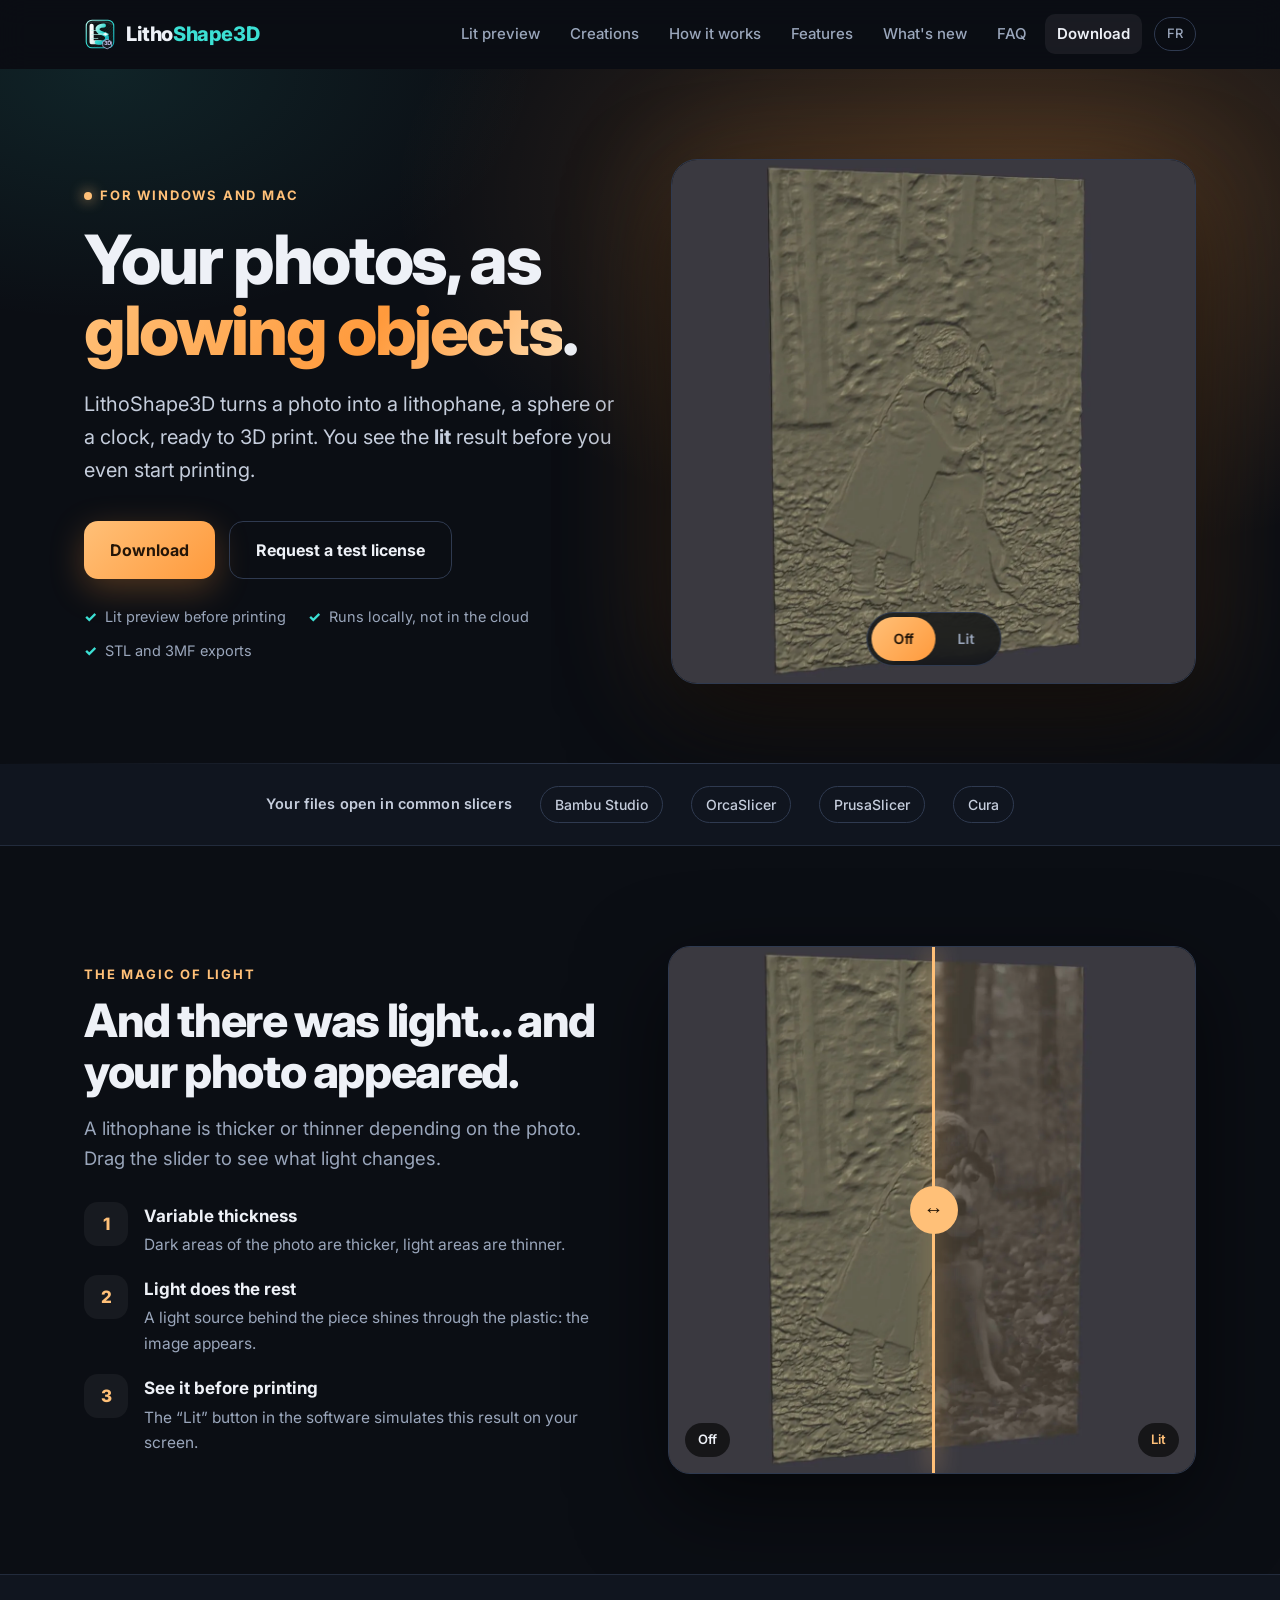
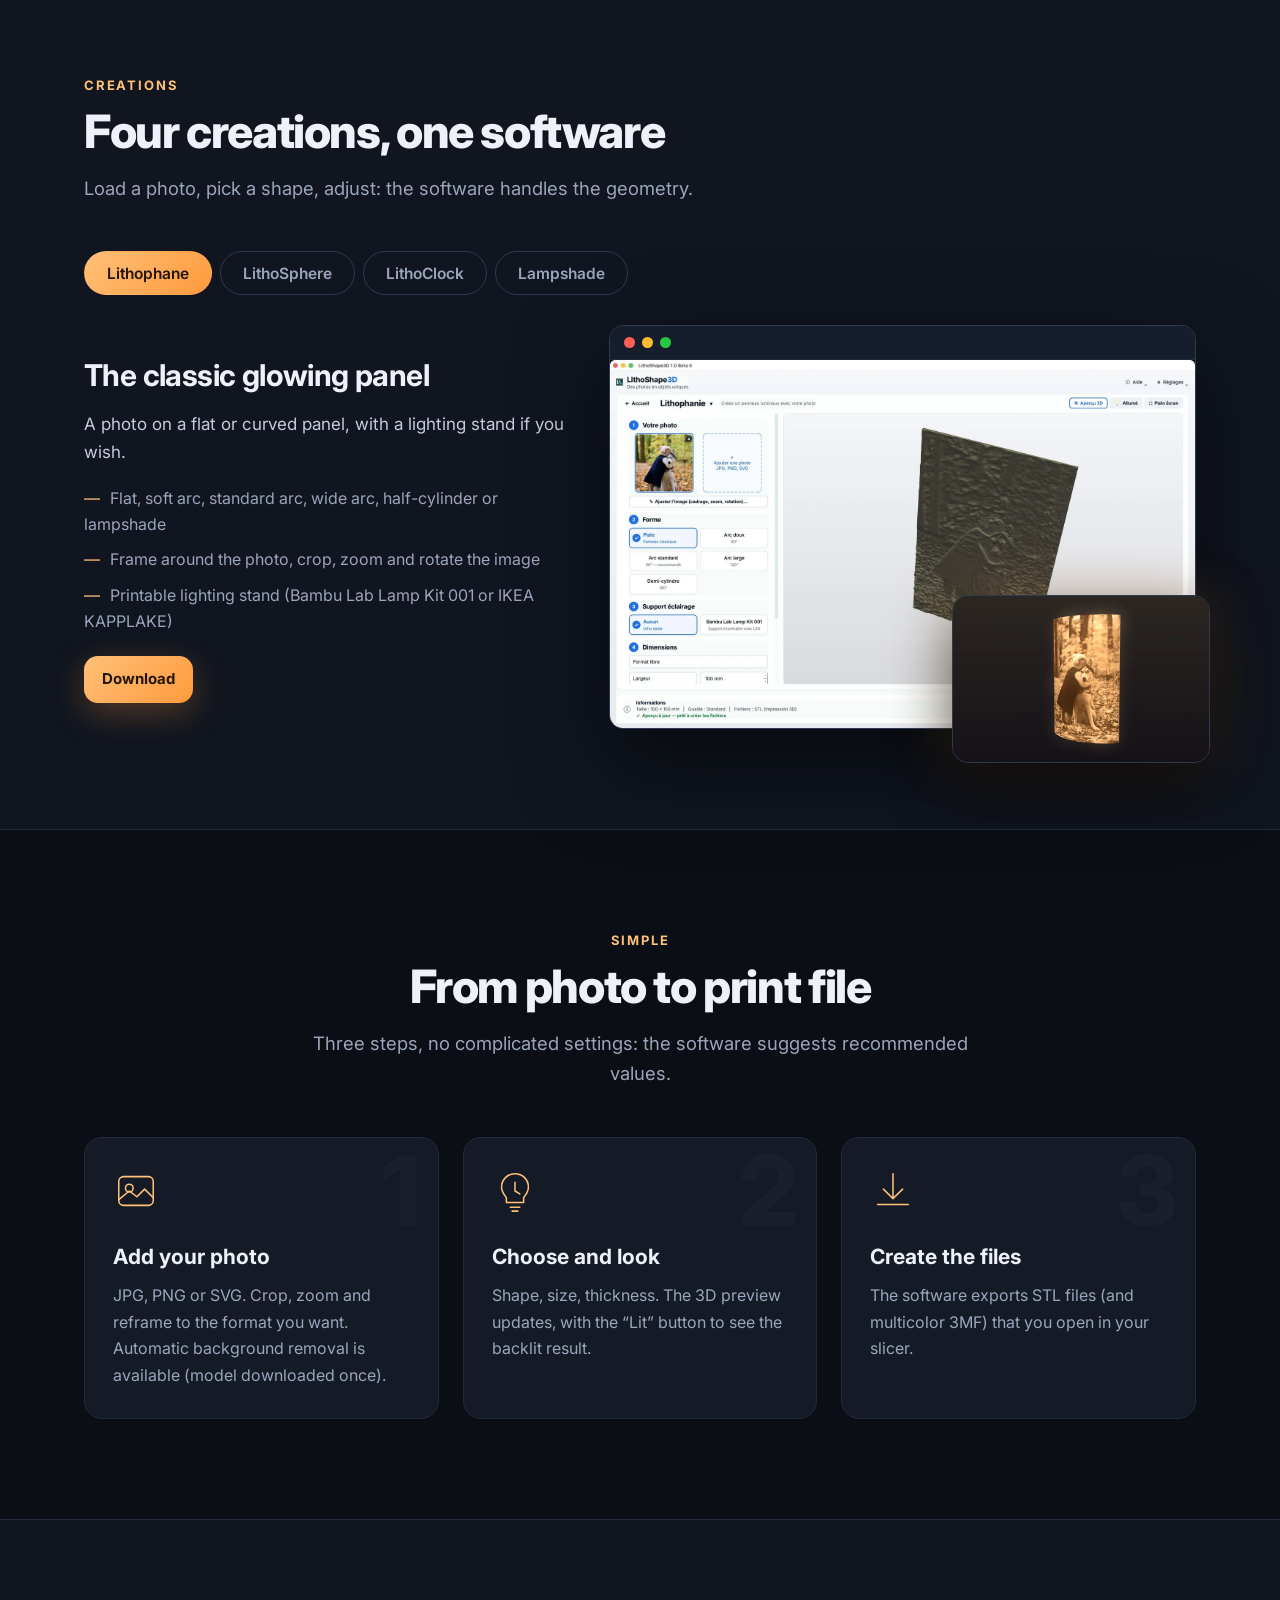
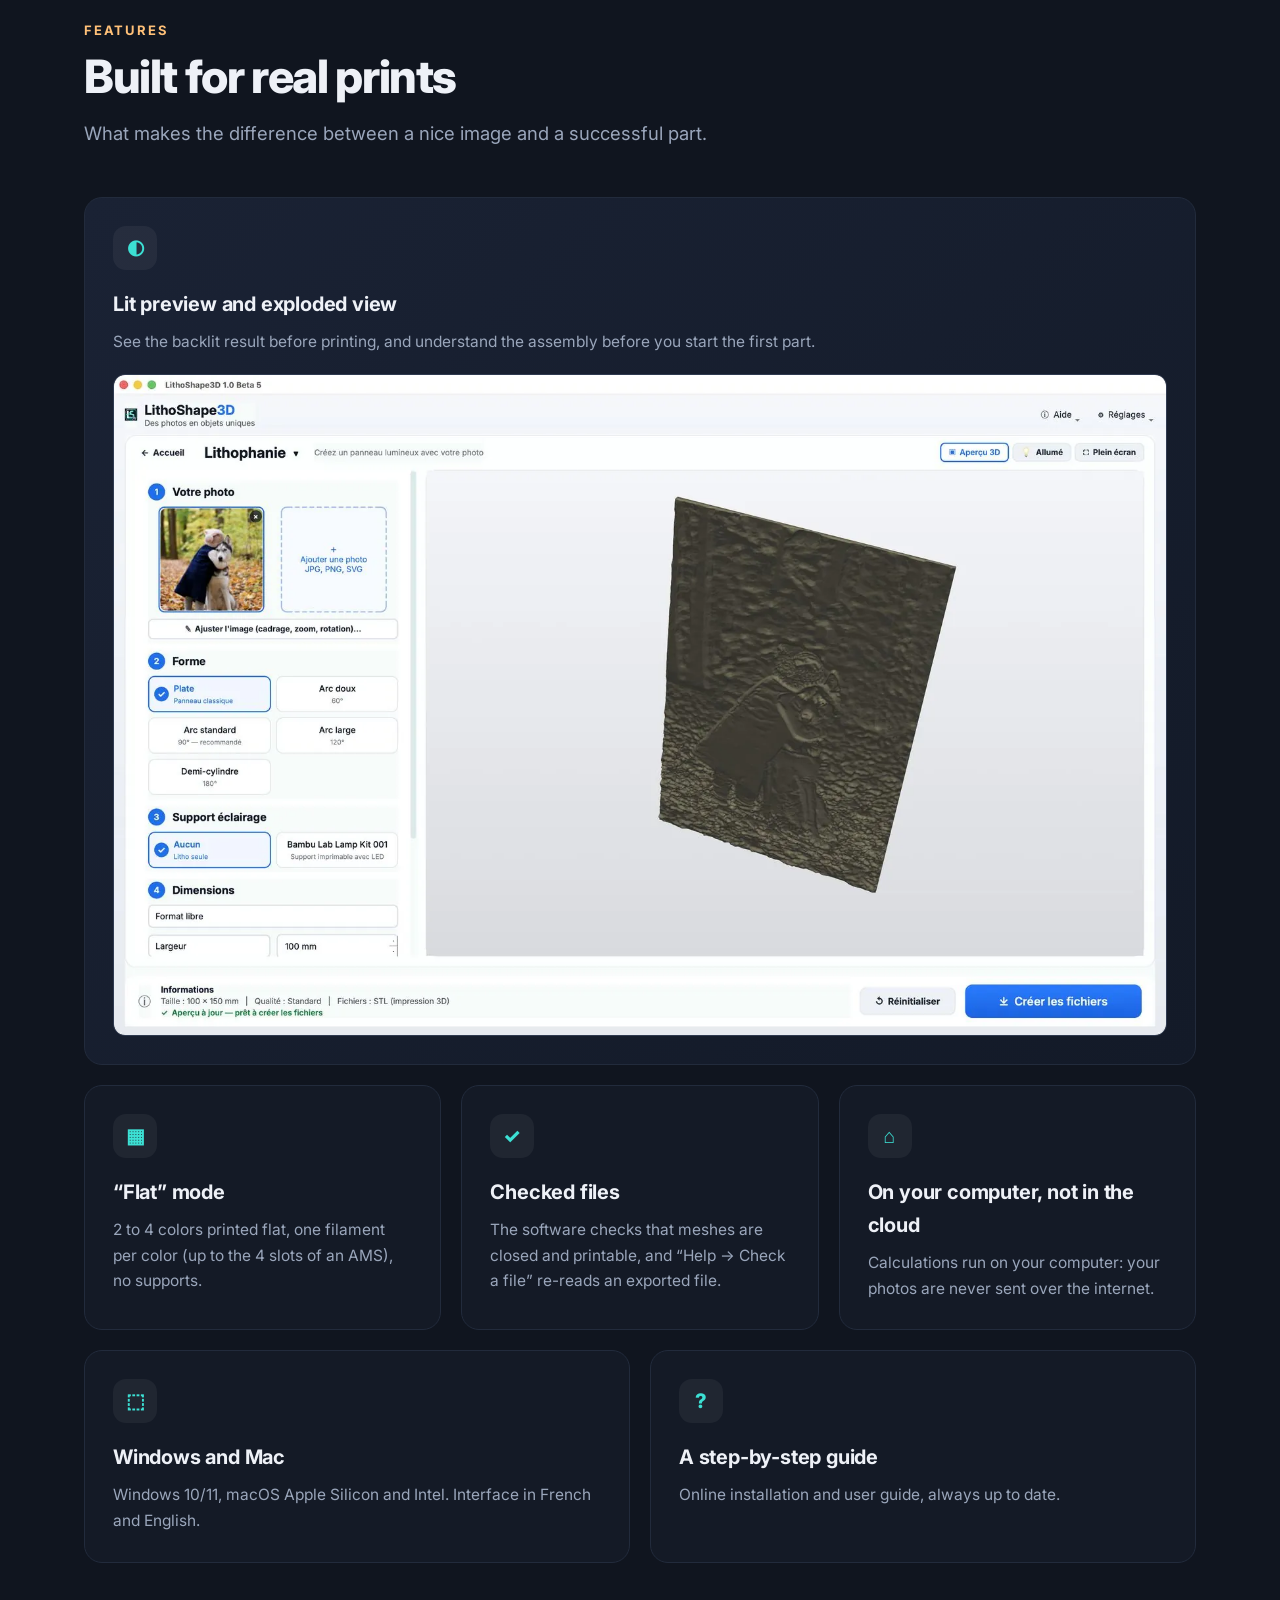
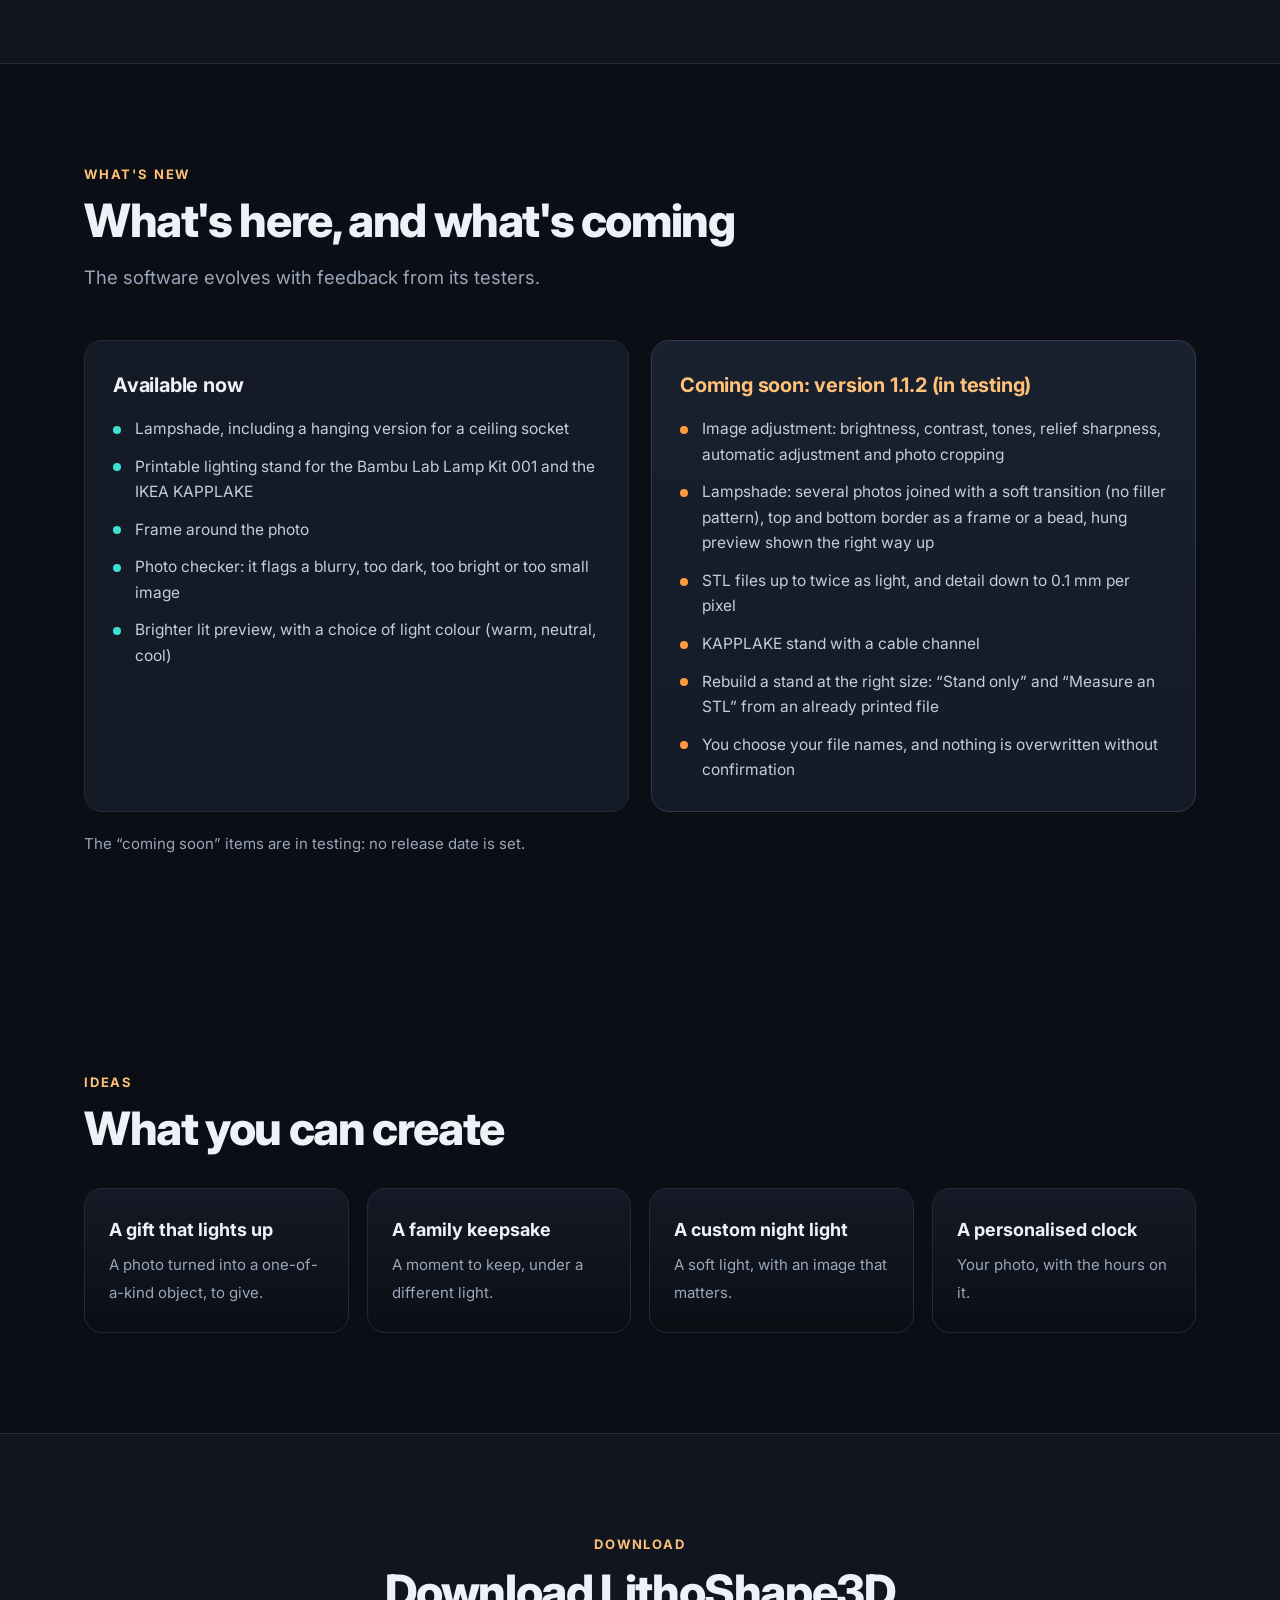
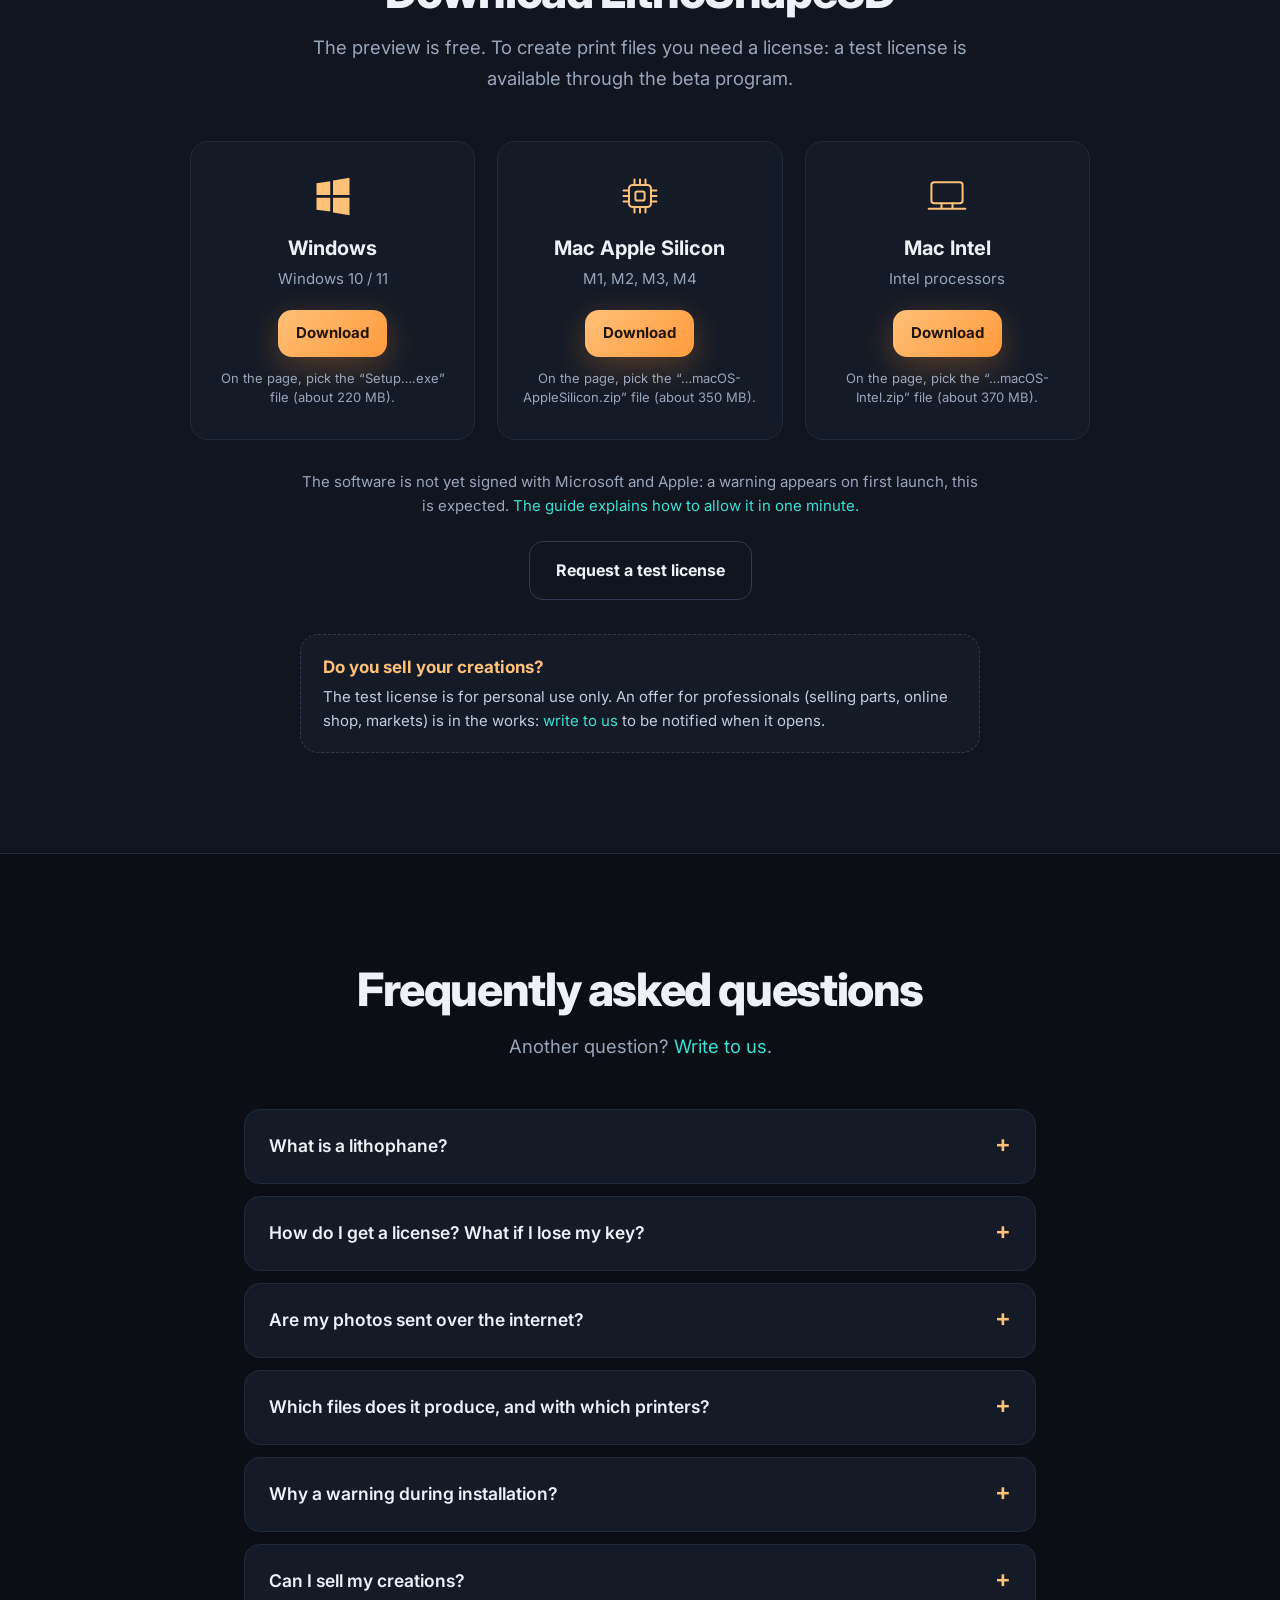
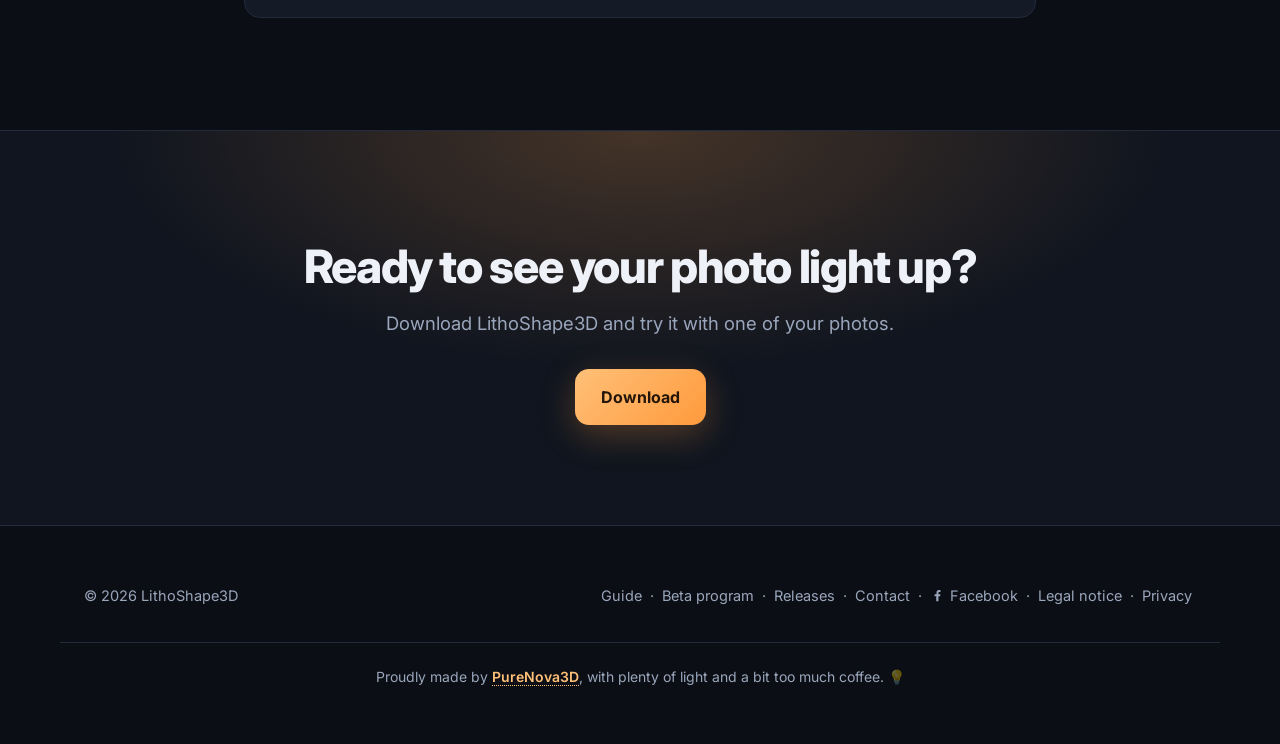
==== commit 2ec00538: "site : atouts, grande capture en pleine largeur, cartes en dessous Co-Authored-By: Claude Sonnet 5.5" ====
--- a/en/index.html
+++ b/en/index.html
@@ -12,7 +12,7 @@
 <link rel="icon" href="../assets/img/logo.svg" type="image/svg+xml">
 <link rel="alternate" hreflang="fr" href="../">
 <link rel="preload" href="../assets/fonts/Inter-Variable.woff2" as="font" type="font/woff2" crossorigin>
-<link rel="stylesheet" href="../assets/css/site.css?v=41102460">
+<link rel="stylesheet" href="../assets/css/site.css?v=9e96d8fd">
 <script type="application/ld+json">{"@context":"https://schema.org","@type":"SoftwareApplication","name":"LithoShape3D","applicationCategory":"MultimediaApplication","operatingSystem":"Windows, macOS","description":"LithoShape3D turns your photos into lithophanes, light spheres and clocks, ready to 3D print. For Windows and Mac. Everything stays on your computer."}</script>
 </head>
 <body>
@@ -100,6 +100,6 @@
 <footer><div class="wrap row"><div>© <span id="y">2026</span> LithoShape3D</div><div><a href="https://le-belge.github.io/LithoShape3D-releases/guide/">Guide</a> · <a href="https://le-belge.github.io/LithoShape3D-releases/beta/">Beta program</a> · <a href="https://github.com/le-belge/LithoShape3D-releases/releases">Releases</a> · <a href="mailto:purenova3d@free.fr">Contact</a> · <a class="fb" href="https://www.facebook.com/PureNova3D/" target="_blank" rel="noopener"><svg viewBox="0 0 24 24" aria-hidden="true"><path d="M13.5 21v-8h2.7l.4-3.2h-3.1V7.8c0-.9.3-1.5 1.6-1.5h1.7V3.4c-.3 0-1.3-.1-2.4-.1-2.4 0-4 1.5-4 4.1v2.4H7.3V13H10v8z"/></svg>Facebook</a> · <a href="legal.html">Legal notice</a> · <a href="privacy.html">Privacy</a></div></div>
 <div class="wrap made">Proudly made by <a href="https://www.facebook.com/PureNova3D/" target="_blank" rel="noopener" title="Facebook"><b>PureNova3D</b></a>, with plenty of light and a bit too much coffee. <span class="bulb" title="Hint: look for the switch. Five clicks on the logo, or an old video-game code (↑ ↑ ↓ ↓ ← → ← → B A)." aria-hidden="true">💡</span></div></footer>
 <div class="mbar"><a class="btn" href="#telecharger">Download</a></div>
-<script src="../assets/js/site.js?v=41102460"></script>
+<script src="../assets/js/site.js?v=9e96d8fd"></script>
 </body>
 </html>
--- a/assets/css/site.css
+++ b/assets/css/site.css
@@ -119,8 +119,9 @@
 .bx:hover { border-color: var(--line2); transform: translateY(-3px); }
 .bx h4 { margin: 0 0 8px; font-size: 20px; letter-spacing: -.01em; } .bx p { margin: 0; color: var(--muted); font-size: 15.5px; }
 .bx .ic { width: 44px; height: 44px; border-radius: 13px; background: #ffffff0d; display: grid; place-items: center; margin-bottom: 18px; color: var(--teal); font-weight: 800; font-size: 20px; }
-.b-lg { grid-column: span 4; min-height: 260px; background: linear-gradient(135deg, #1a2234, #131a28); } .b-md { grid-column: span 2; } .b-sm { grid-column: span 2; }
-.b-lg img { margin-top: 20px; border-radius: 12px; border: 1px solid var(--line2); }
+.b-lg { grid-column: span 6; min-height: 260px; background: linear-gradient(135deg, #1a2234, #131a28); } .b-md { grid-column: span 2; } .b-sm { grid-column: span 2; }
+.b-lg img { margin-top: 20px; border-radius: 12px; border: 1px solid var(--line2); width: 100%; height: auto; }
+.bento > .bx:nth-child(n+5) { grid-column: span 3; }
 
 /* idees */
 .ideas { display: grid; grid-template-columns: repeat(4, 1fr); gap: 18px; }
@@ -149,7 +150,7 @@
 
 @media (max-width: 980px) {
   .hero .grid, .compare-wrap, .panel { grid-template-columns: 1fr; gap: 36px; } .hero { padding: 54px 0 56px; } section { padding: 68px 0; }
-  .steps, .dl, .ideas { grid-template-columns: 1fr; } .bento { grid-template-columns: 1fr; } .b-lg, .b-md, .b-sm { grid-column: auto; }
+  .steps, .dl, .ideas { grid-template-columns: 1fr; } .bento { grid-template-columns: 1fr; } .b-lg, .b-md, .b-sm, .bento > .bx:nth-child(n+5) { grid-column: auto; }
   .shot .prod { right: 8px; bottom: -22px; }
   .burger { display: block; } nav.main { display: none; position: absolute; top: 68px; left: 0; right: 0; flex-direction: column; align-items: stretch; gap: 0; background: var(--bg); border-bottom: 1px solid var(--line); padding: 8px 24px 18px; }
   nav.main.open { display: flex; } nav.main a { padding: 14px 4px; border-radius: 0; border-bottom: 1px solid var(--line); } nav.main a.lang, nav.main a.nav-cta { margin: 10px 0 0; text-align: center; border: 1px solid var(--line2); border-radius: 12px; }
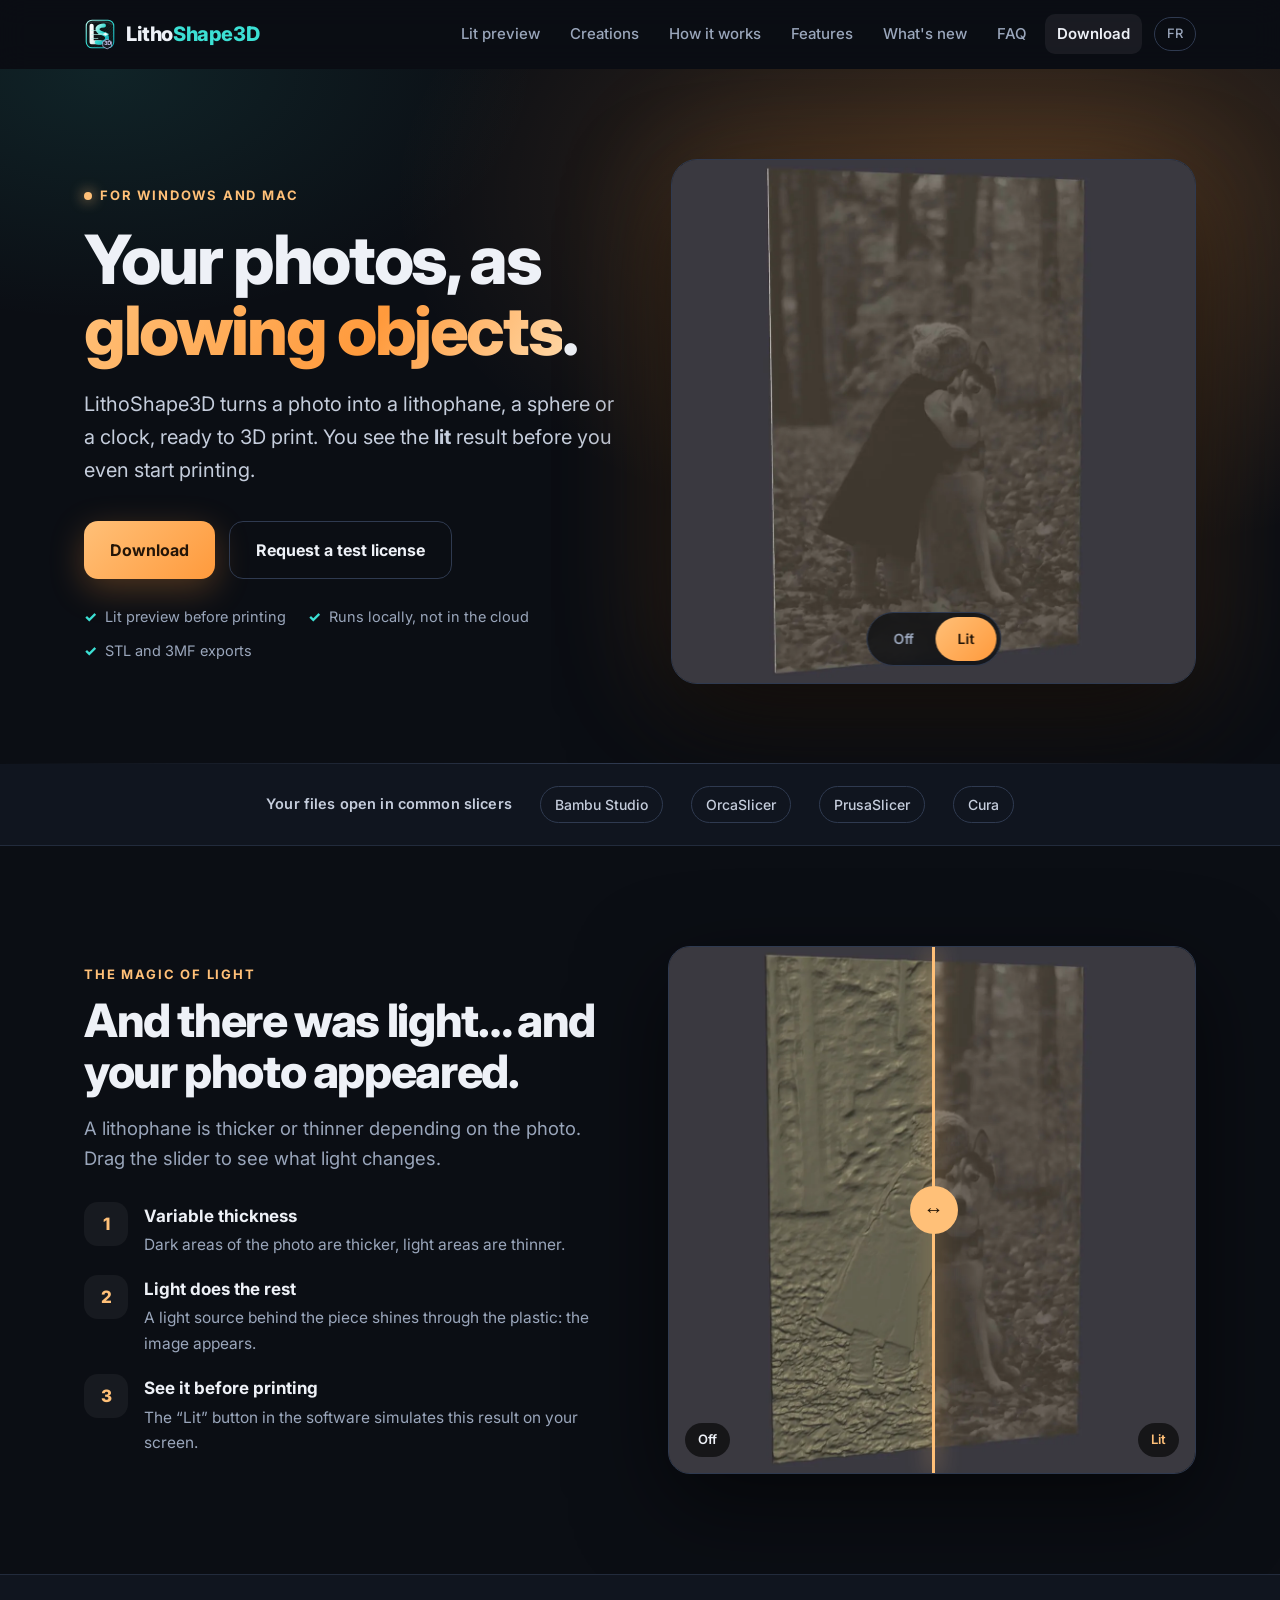
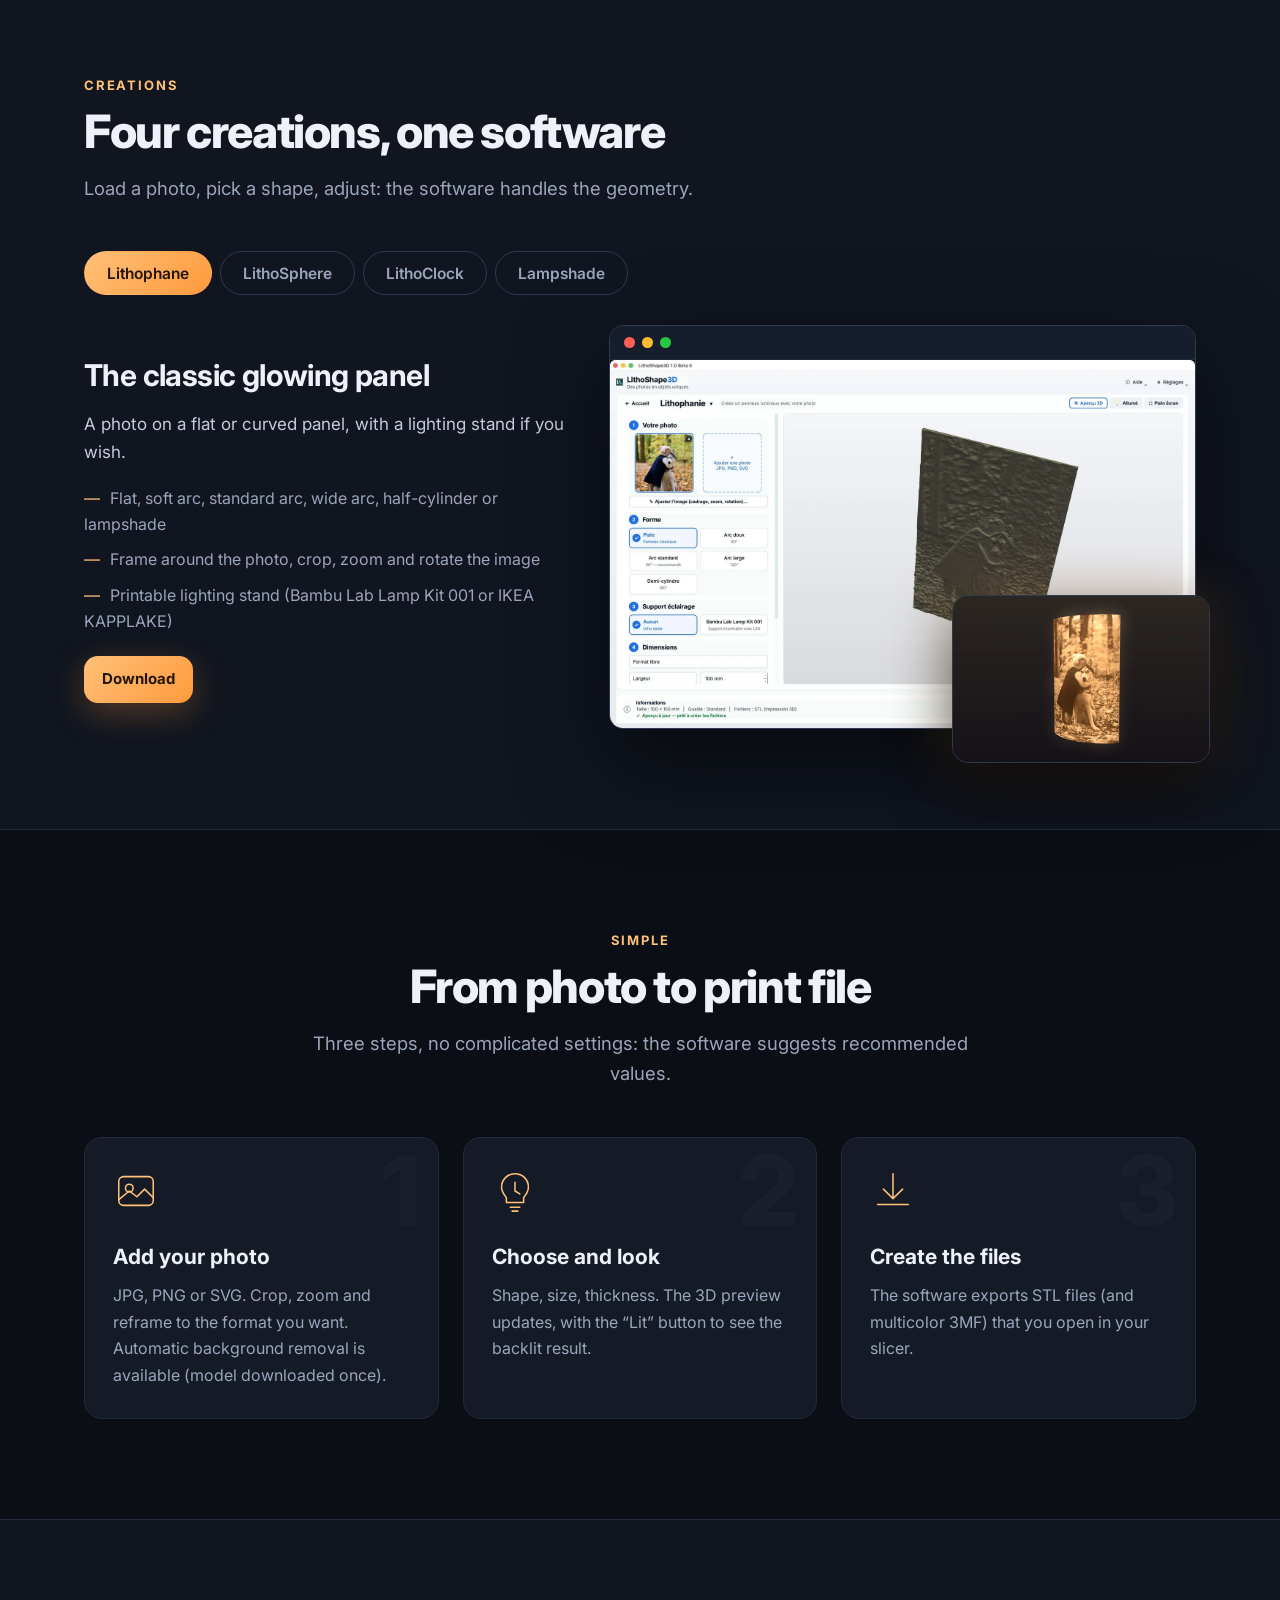
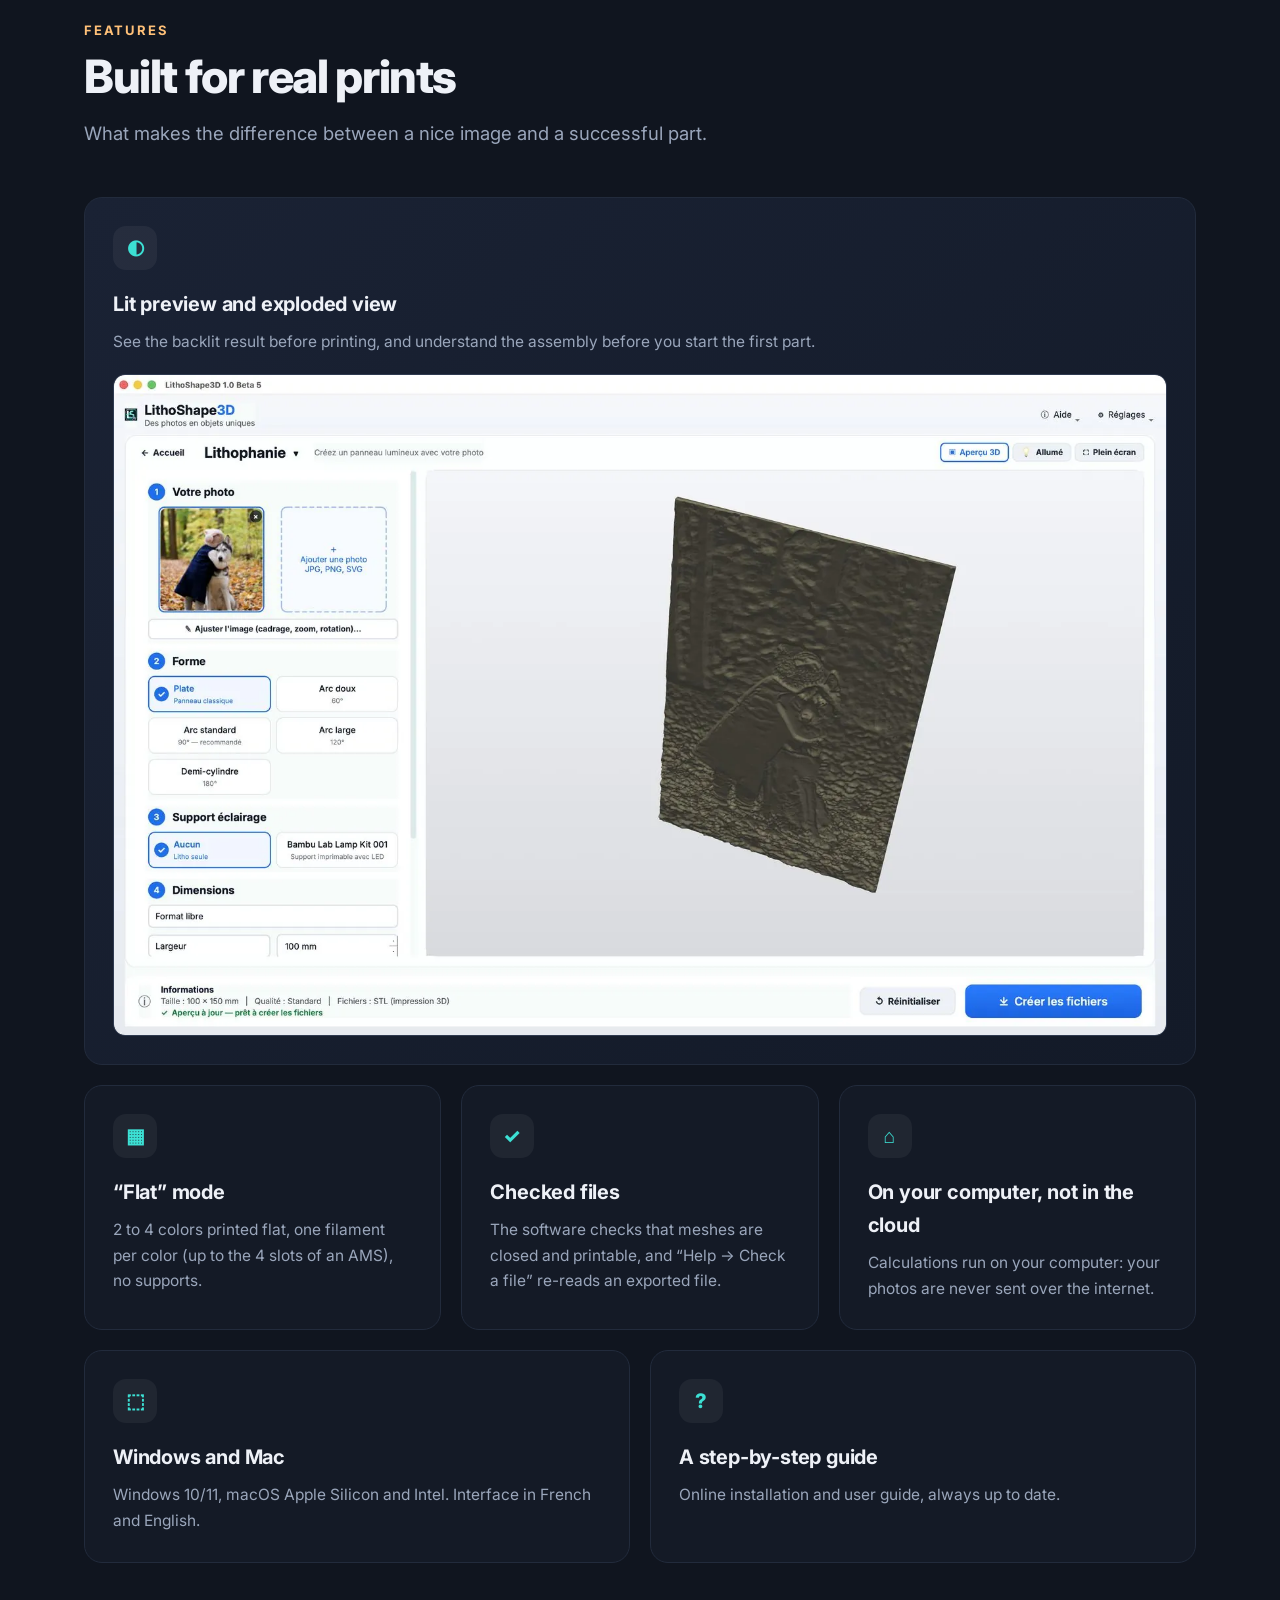
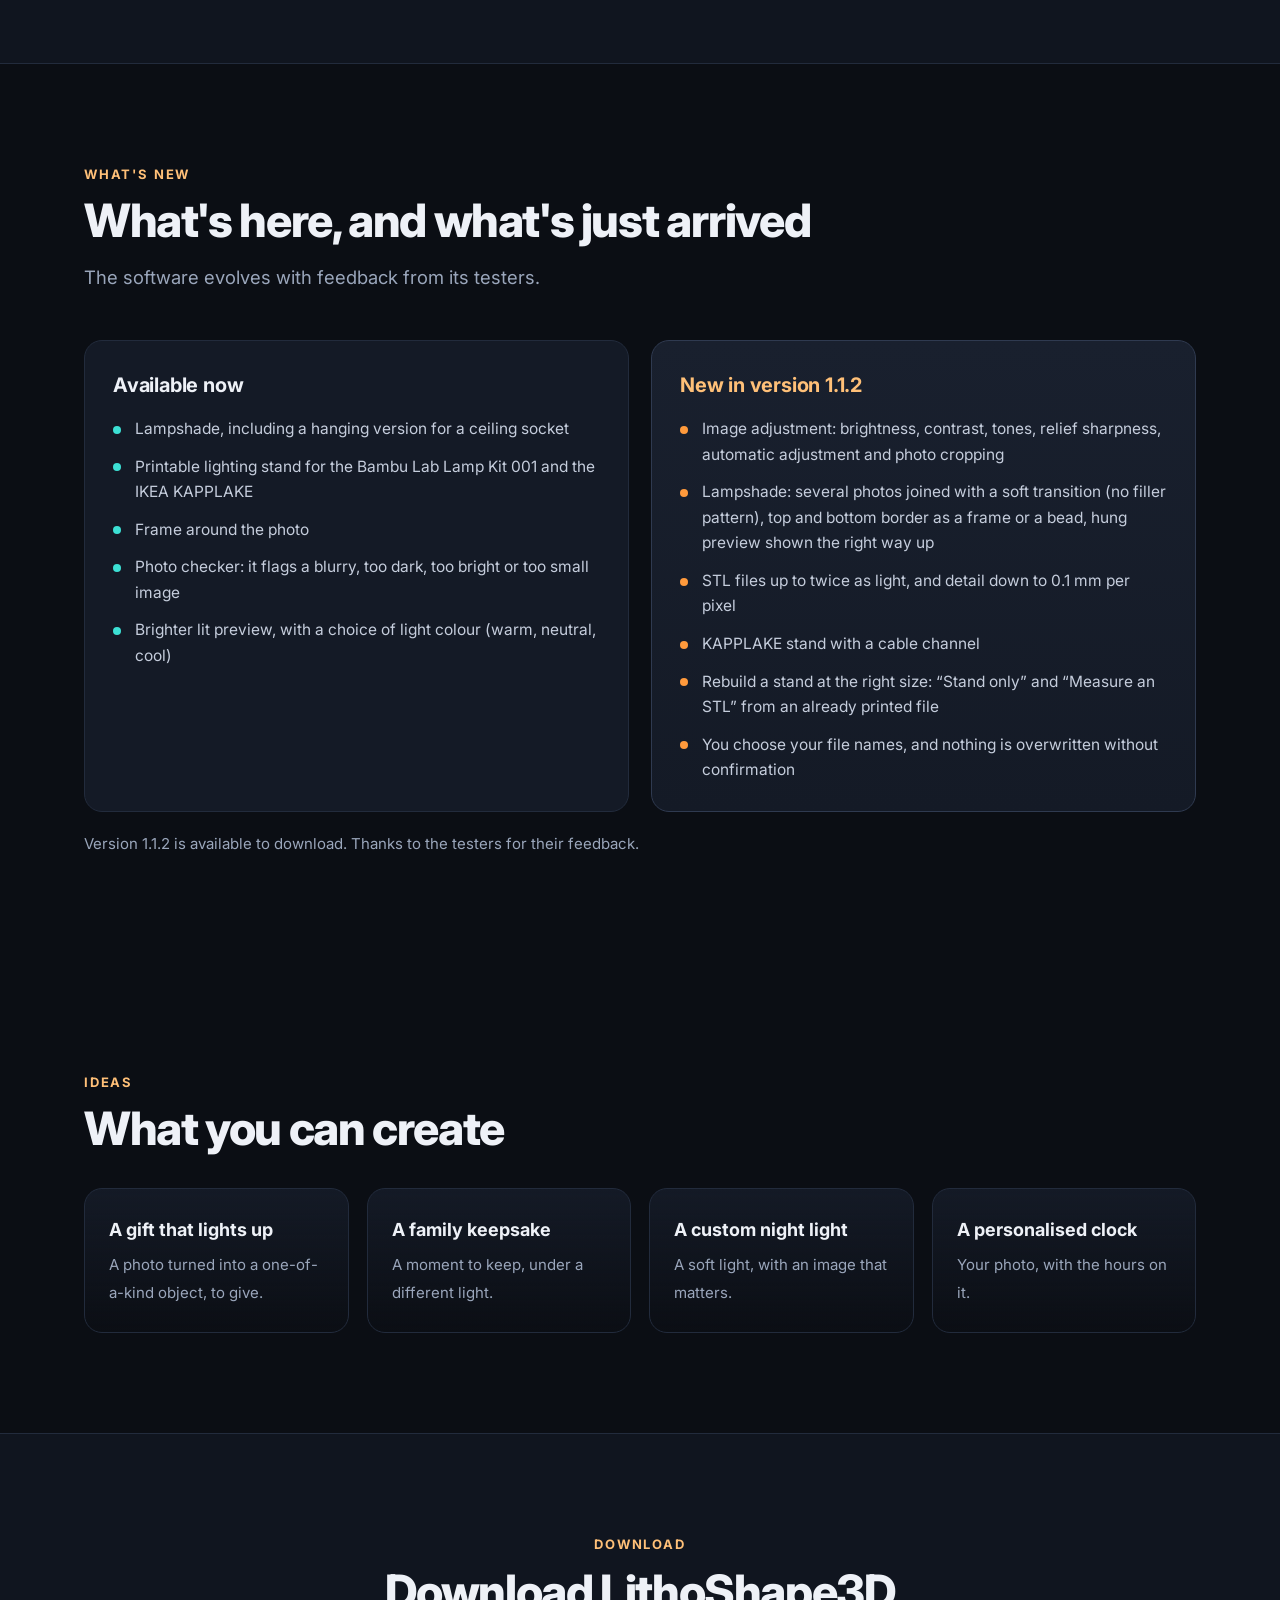
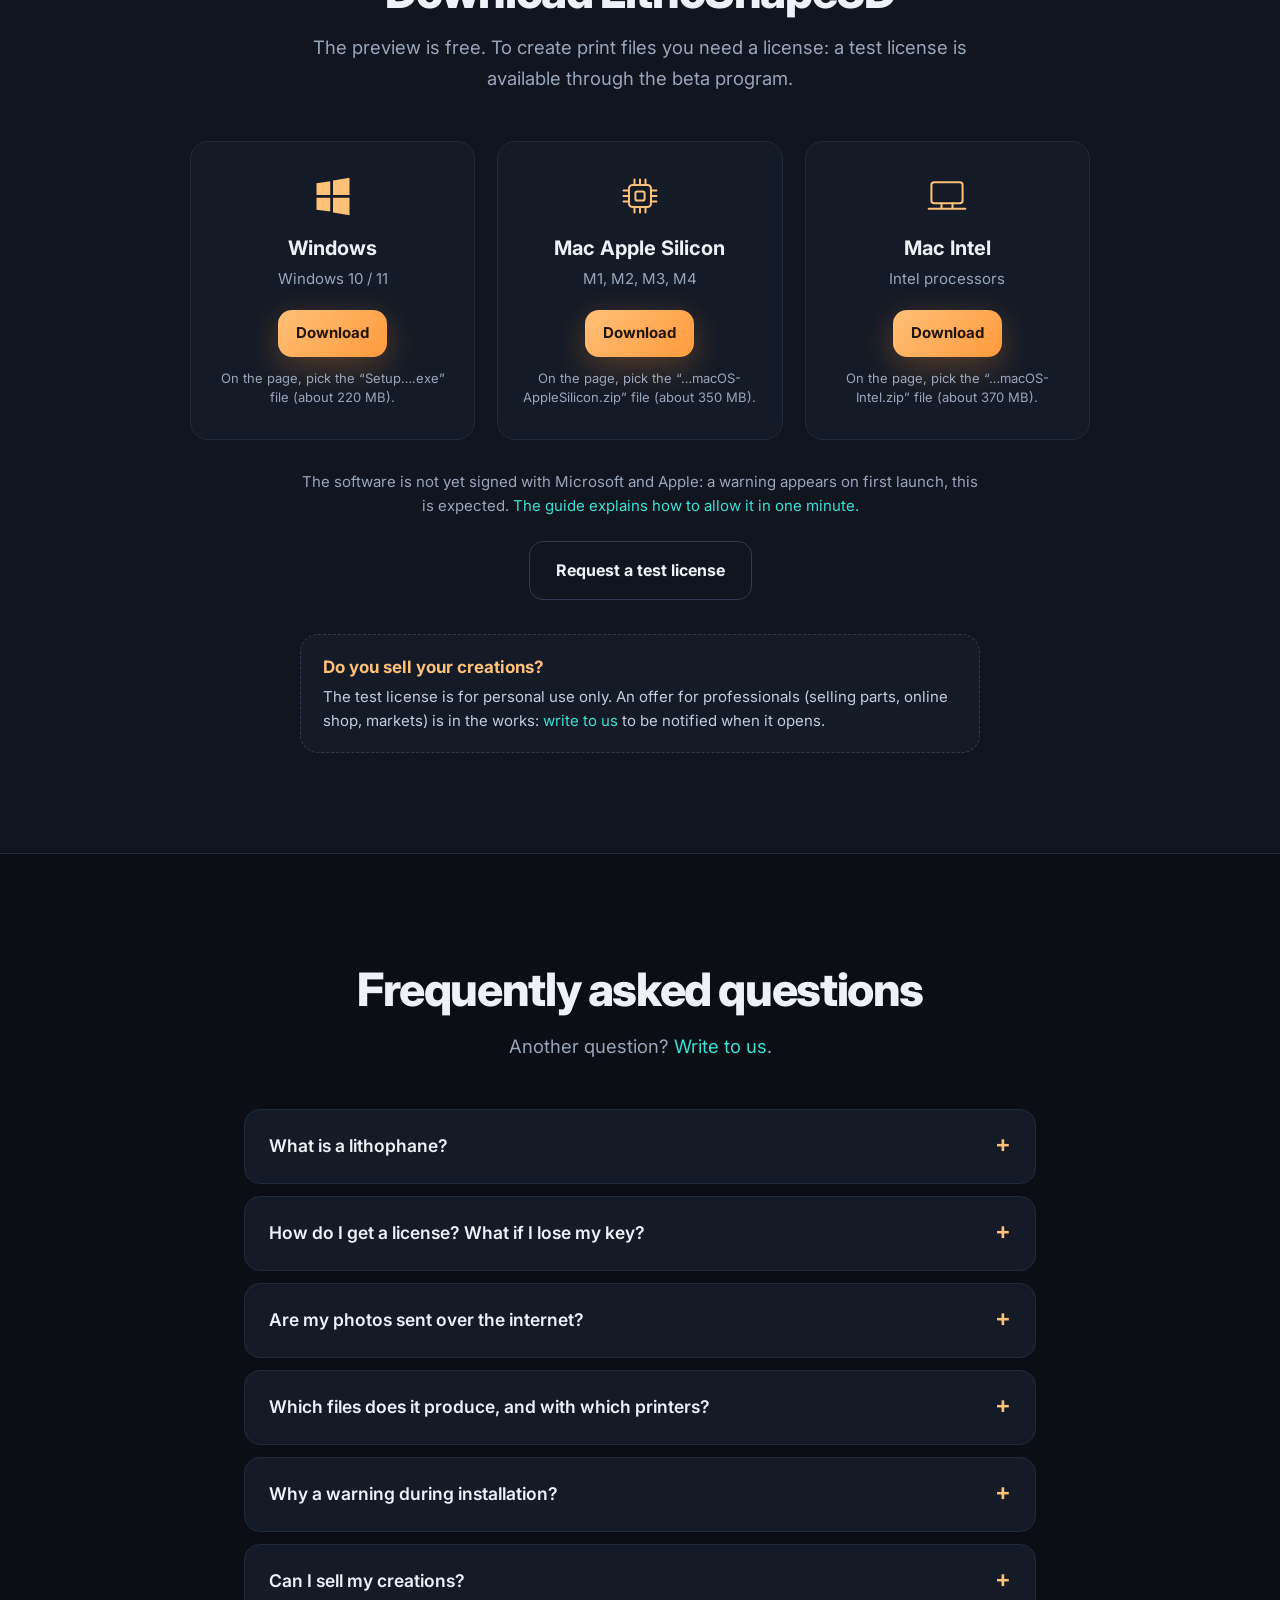
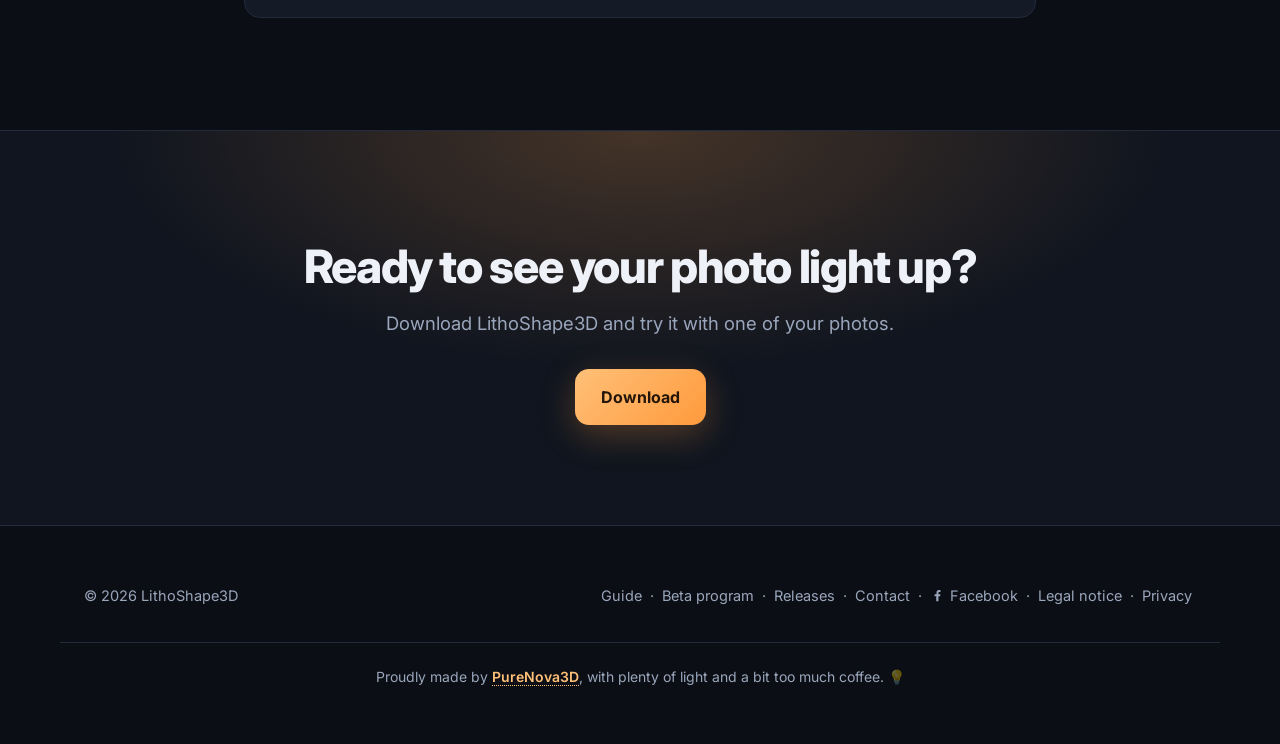
==== commit bd02f311: "site : version 1.1.2 disponible (nouveautes, onglet abat-jour) Co-Authored-By: Claude Sonnet 5.5 <no" ====
--- a/en/index.html
+++ b/en/index.html
@@ -54,7 +54,7 @@
 <section id="modules" class="alt"><div class="wrap">
   <div class="rv"><div class="eyebrow">Creations</div><h2>Four creations, one software</h2><p class="sub">Load a photo, pick a shape, adjust: the software handles the geometry.</p></div>
   <div class="tabs rv" role="tablist"><button class="tab" role="tab" id="t-litho" aria-controls="p-litho" aria-selected="true" tabindex="0">Lithophane</button><button class="tab" role="tab" id="t-sphere" aria-controls="p-sphere" aria-selected="false" tabindex="-1">LithoSphere</button><button class="tab" role="tab" id="t-clock" aria-controls="p-clock" aria-selected="false" tabindex="-1">LithoClock</button><button class="tab" role="tab" id="t-lamp" aria-controls="p-lamp" aria-selected="false" tabindex="-1">Lampshade</button></div>
-  <div class="rv"><div class="panel on" id="p-litho" role="tabpanel" aria-labelledby="t-litho"><div><h3>The classic glowing panel</h3><p>A photo on a flat or curved panel, with a lighting stand if you wish.</p><ul><li>Flat, soft arc, standard arc, wide arc, half-cylinder or lampshade</li><li>Frame around the photo, crop, zoom and rotate the image</li><li>Printable lighting stand (Bambu Lab Lamp Kit 001 or IKEA KAPPLAKE)</li></ul><a class="btn small" href="#telecharger">Download</a></div><div class="shot"><div class="win"><div class="tb"><i></i><i></i><i></i></div><picture><source srcset="../assets/img/app-lithophanie.webp" type="image/webp"><img src="../assets/img/app-lithophanie.jpg" width="1600" height="1004" alt="Software screenshot: lithophane and 3D preview" loading="lazy" decoding="async"></picture></div><div class="prod"><picture><source srcset="../assets/img/lithophanie.webp" type="image/webp"><img src="../assets/img/lithophanie.jpg" width="960" height="620" alt="Glowing lithophane" loading="lazy" decoding="async"></picture></div></div></div><div class="panel" id="p-sphere" role="tabpanel" aria-labelledby="t-sphere"><div><h3>A sphere that lights up</h3><p>One or several photos on a glowing sphere, with cap, riser and base.</p><ul><li>Automatic placement of several photos</li><li>Caps, riser and base to print</li><li>Lit preview and exploded view for assembly</li></ul><a class="btn small" href="#telecharger">Download</a></div><div class="shot"><div class="win"><div class="tb"><i></i><i></i><i></i></div><picture><source srcset="../assets/img/app-lithosphere.webp" type="image/webp"><img src="../assets/img/app-lithosphere.jpg" width="1600" height="1004" alt="Software screenshot: LithoSphere" loading="lazy" decoding="async"></picture></div><div class="prod"><picture><source srcset="../assets/img/lithosphere.webp" type="image/webp"><img src="../assets/img/lithosphere.jpg" width="960" height="620" alt="Glowing sphere with a photo" loading="lazy" decoding="async"></picture></div></div></div><div class="panel" id="p-clock" role="tabpanel" aria-labelledby="t-clock"><div><h3>A clock in your image</h3><p>A clock made from your photo: numerals, case and frame.</p><ul><li>Light or dark numerals</li><li>In glowing relief, or flat in several colors</li><li>Case and frame included</li></ul><a class="btn small" href="#telecharger">Download</a></div><div class="shot"><div class="win"><div class="tb"><i></i><i></i><i></i></div><picture><source srcset="../assets/img/app-lithoclock.webp" type="image/webp"><img src="../assets/img/app-lithoclock.jpg" width="1600" height="1004" alt="Software screenshot: LithoClock" loading="lazy" decoding="async"></picture></div><div class="prod"><picture><source srcset="../assets/img/lithoclock.webp" type="image/webp"><img src="../assets/img/lithoclock.jpg" width="960" height="620" alt="Photo clock with numerals" loading="lazy" decoding="async"></picture></div></div></div><div class="panel" id="p-lamp" role="tabpanel" aria-labelledby="t-lamp"><div><h3>A lampshade that lights up</h3><p>A photo on a full 360° cylinder, to sit on a socket or to hang.</p><ul><li>Choose diameter and height; E14, E27 or custom socket</li><li>Hanging version (socket on top) with the photo the right way up</li><li>In testing (version 1.1.2): several joined photos and a top and bottom border</li></ul><a class="btn small" href="#telecharger">Download</a></div><div class="shot"><div class="win"><div class="tb"><i></i><i></i><i></i></div><picture><source srcset="../assets/img/app-abatjour.webp" type="image/webp"><img src="../assets/img/app-abatjour.jpg" width="1600" height="1004" alt="Software screenshot: lampshade" loading="lazy" decoding="async"></picture></div><div class="prod"><picture><source srcset="../assets/img/abatjour.webp" type="image/webp"><img src="../assets/img/abatjour.jpg" width="960" height="620" alt="Glowing lampshade with a photo" loading="lazy" decoding="async"></picture></div></div></div></div>
+  <div class="rv"><div class="panel on" id="p-litho" role="tabpanel" aria-labelledby="t-litho"><div><h3>The classic glowing panel</h3><p>A photo on a flat or curved panel, with a lighting stand if you wish.</p><ul><li>Flat, soft arc, standard arc, wide arc, half-cylinder or lampshade</li><li>Frame around the photo, crop, zoom and rotate the image</li><li>Printable lighting stand (Bambu Lab Lamp Kit 001 or IKEA KAPPLAKE)</li></ul><a class="btn small" href="#telecharger">Download</a></div><div class="shot"><div class="win"><div class="tb"><i></i><i></i><i></i></div><picture><source srcset="../assets/img/app-lithophanie.webp" type="image/webp"><img src="../assets/img/app-lithophanie.jpg" width="1600" height="1004" alt="Software screenshot: lithophane and 3D preview" loading="lazy" decoding="async"></picture></div><div class="prod"><picture><source srcset="../assets/img/lithophanie.webp" type="image/webp"><img src="../assets/img/lithophanie.jpg" width="960" height="620" alt="Glowing lithophane" loading="lazy" decoding="async"></picture></div></div></div><div class="panel" id="p-sphere" role="tabpanel" aria-labelledby="t-sphere"><div><h3>A sphere that lights up</h3><p>One or several photos on a glowing sphere, with cap, riser and base.</p><ul><li>Automatic placement of several photos</li><li>Caps, riser and base to print</li><li>Lit preview and exploded view for assembly</li></ul><a class="btn small" href="#telecharger">Download</a></div><div class="shot"><div class="win"><div class="tb"><i></i><i></i><i></i></div><picture><source srcset="../assets/img/app-lithosphere.webp" type="image/webp"><img src="../assets/img/app-lithosphere.jpg" width="1600" height="1004" alt="Software screenshot: LithoSphere" loading="lazy" decoding="async"></picture></div><div class="prod"><picture><source srcset="../assets/img/lithosphere.webp" type="image/webp"><img src="../assets/img/lithosphere.jpg" width="960" height="620" alt="Glowing sphere with a photo" loading="lazy" decoding="async"></picture></div></div></div><div class="panel" id="p-clock" role="tabpanel" aria-labelledby="t-clock"><div><h3>A clock in your image</h3><p>A clock made from your photo: numerals, case and frame.</p><ul><li>Light or dark numerals</li><li>In glowing relief, or flat in several colors</li><li>Case and frame included</li></ul><a class="btn small" href="#telecharger">Download</a></div><div class="shot"><div class="win"><div class="tb"><i></i><i></i><i></i></div><picture><source srcset="../assets/img/app-lithoclock.webp" type="image/webp"><img src="../assets/img/app-lithoclock.jpg" width="1600" height="1004" alt="Software screenshot: LithoClock" loading="lazy" decoding="async"></picture></div><div class="prod"><picture><source srcset="../assets/img/lithoclock.webp" type="image/webp"><img src="../assets/img/lithoclock.jpg" width="960" height="620" alt="Photo clock with numerals" loading="lazy" decoding="async"></picture></div></div></div><div class="panel" id="p-lamp" role="tabpanel" aria-labelledby="t-lamp"><div><h3>A lampshade that lights up</h3><p>A photo on a full 360° cylinder, to sit on a socket or to hang.</p><ul><li>Choose diameter and height; E14, E27 or custom socket</li><li>Hanging version (socket on top) with the photo the right way up</li><li>Several photos joined with a soft transition, top and bottom border</li></ul><a class="btn small" href="#telecharger">Download</a></div><div class="shot"><div class="win"><div class="tb"><i></i><i></i><i></i></div><picture><source srcset="../assets/img/app-abatjour.webp" type="image/webp"><img src="../assets/img/app-abatjour.jpg" width="1600" height="1004" alt="Software screenshot: lampshade" loading="lazy" decoding="async"></picture></div><div class="prod"><picture><source srcset="../assets/img/abatjour.webp" type="image/webp"><img src="../assets/img/abatjour.jpg" width="960" height="620" alt="Glowing lampshade with a photo" loading="lazy" decoding="async"></picture></div></div></div></div>
 </div></section>
 
 <section id="comment"><div class="wrap">
@@ -71,10 +71,10 @@
 </div></section>
 
 <section id="nouveautes"><div class="wrap">
-  <div class="rv"><div class="eyebrow">What's new</div><h2>What's here, and what's coming</h2><p class="sub">The software evolves with feedback from its testers.</p></div>
+  <div class="rv"><div class="eyebrow">What's new</div><h2>What's here, and what's just arrived</h2><p class="sub">The software evolves with feedback from its testers.</p></div>
   <div class="news rv"><div class="col"><h3>Available now</h3><ul><li>Lampshade, including a hanging version for a ceiling socket</li><li>Printable lighting stand for the Bambu Lab Lamp Kit 001 and the IKEA KAPPLAKE</li><li>Frame around the photo</li><li>Photo checker: it flags a blurry, too dark, too bright or too small image</li><li>Brighter lit preview, with a choice of light colour (warm, neutral, cool)</li></ul></div>
-  <div class="col soon"><h3>Coming soon: version 1.1.2 (in testing)</h3><ul><li>Image adjustment: brightness, contrast, tones, relief sharpness, automatic adjustment and photo cropping</li><li>Lampshade: several photos joined with a soft transition (no filler pattern), top and bottom border as a frame or a bead, hung preview shown the right way up</li><li>STL files up to twice as light, and detail down to 0.1 mm per pixel</li><li>KAPPLAKE stand with a cable channel</li><li>Rebuild a stand at the right size: “Stand only” and “Measure an STL” from an already printed file</li><li>You choose your file names, and nothing is overwritten without confirmation</li></ul></div></div>
-  <p class="rv" style="color:var(--muted);font-size:15px;margin-top:20px">The “coming soon” items are in testing: no release date is set.</p>
+  <div class="col soon"><h3>New in version 1.1.2</h3><ul><li>Image adjustment: brightness, contrast, tones, relief sharpness, automatic adjustment and photo cropping</li><li>Lampshade: several photos joined with a soft transition (no filler pattern), top and bottom border as a frame or a bead, hung preview shown the right way up</li><li>STL files up to twice as light, and detail down to 0.1 mm per pixel</li><li>KAPPLAKE stand with a cable channel</li><li>Rebuild a stand at the right size: “Stand only” and “Measure an STL” from an already printed file</li><li>You choose your file names, and nothing is overwritten without confirmation</li></ul></div></div>
+  <p class="rv" style="color:var(--muted);font-size:15px;margin-top:20px">Version 1.1.2 is available to download. Thanks to the testers for their feedback.</p>
 </div></section>
 
 <section><div class="wrap">
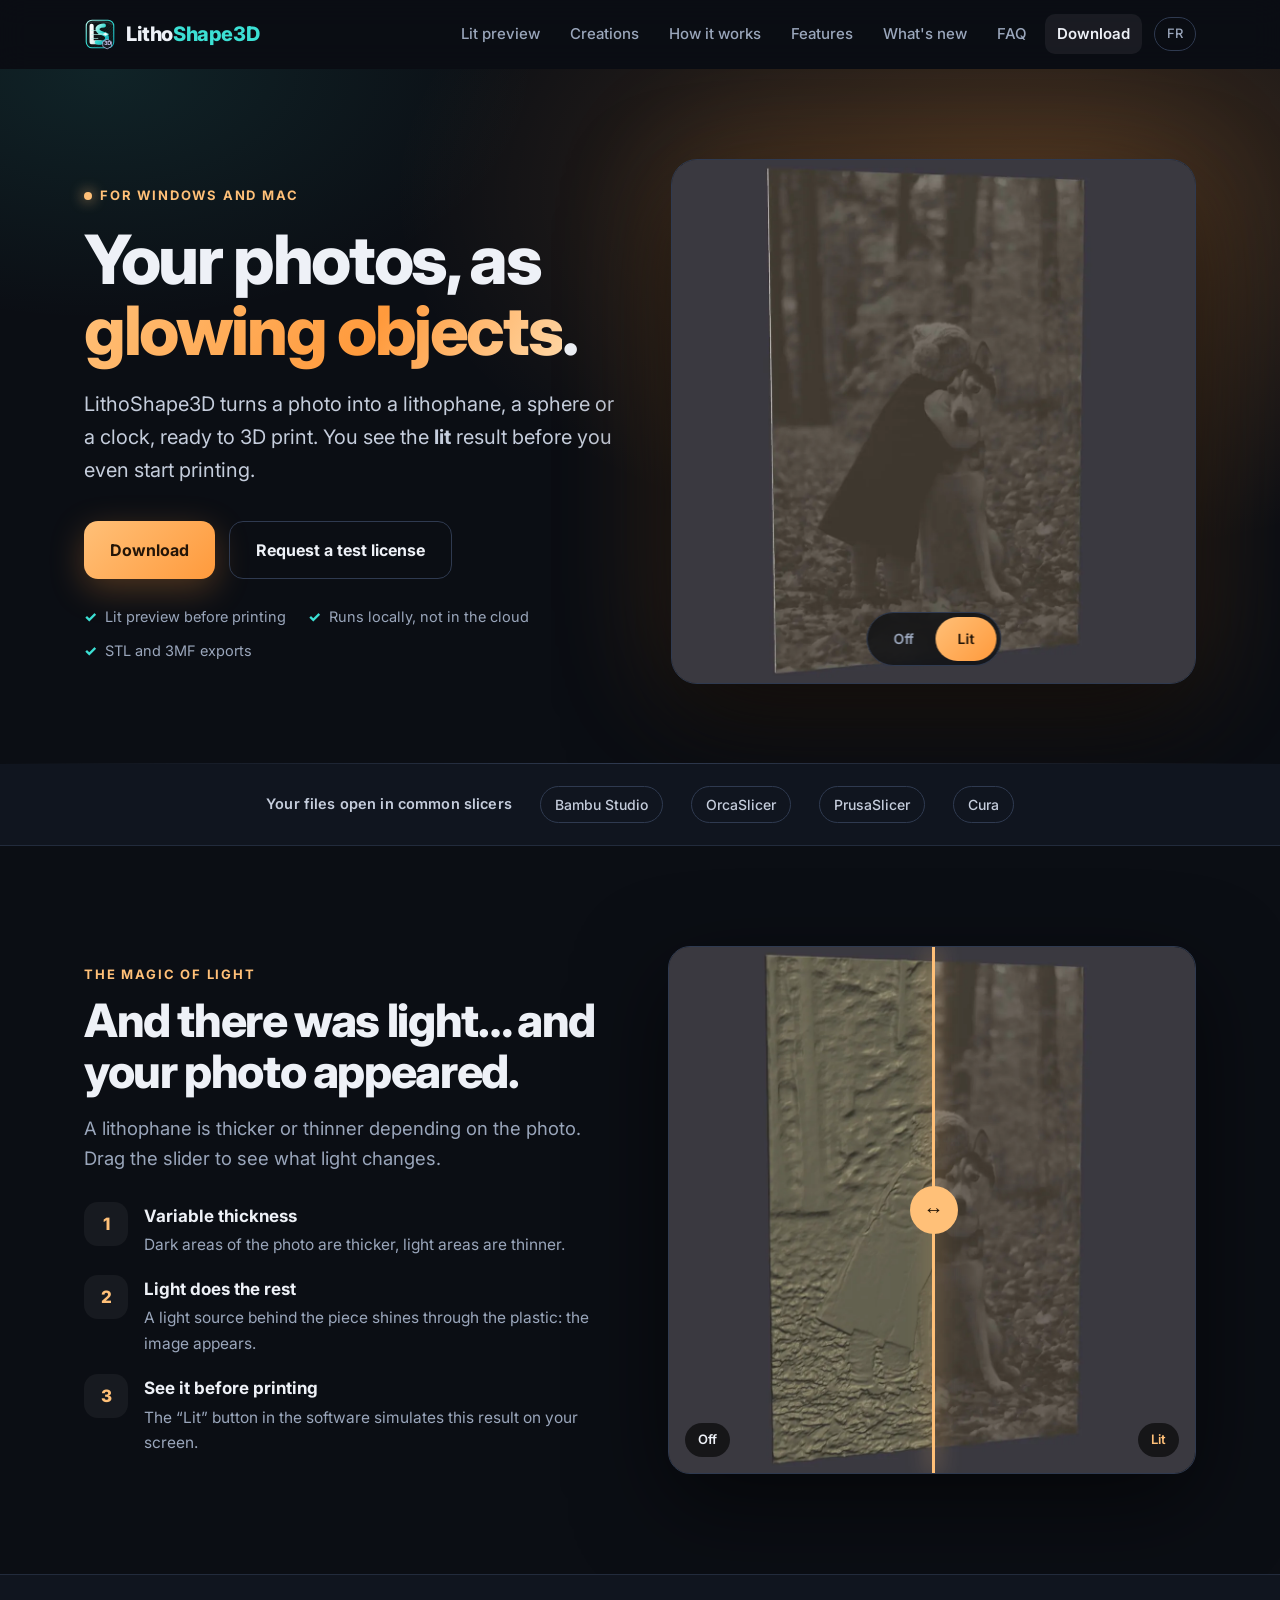
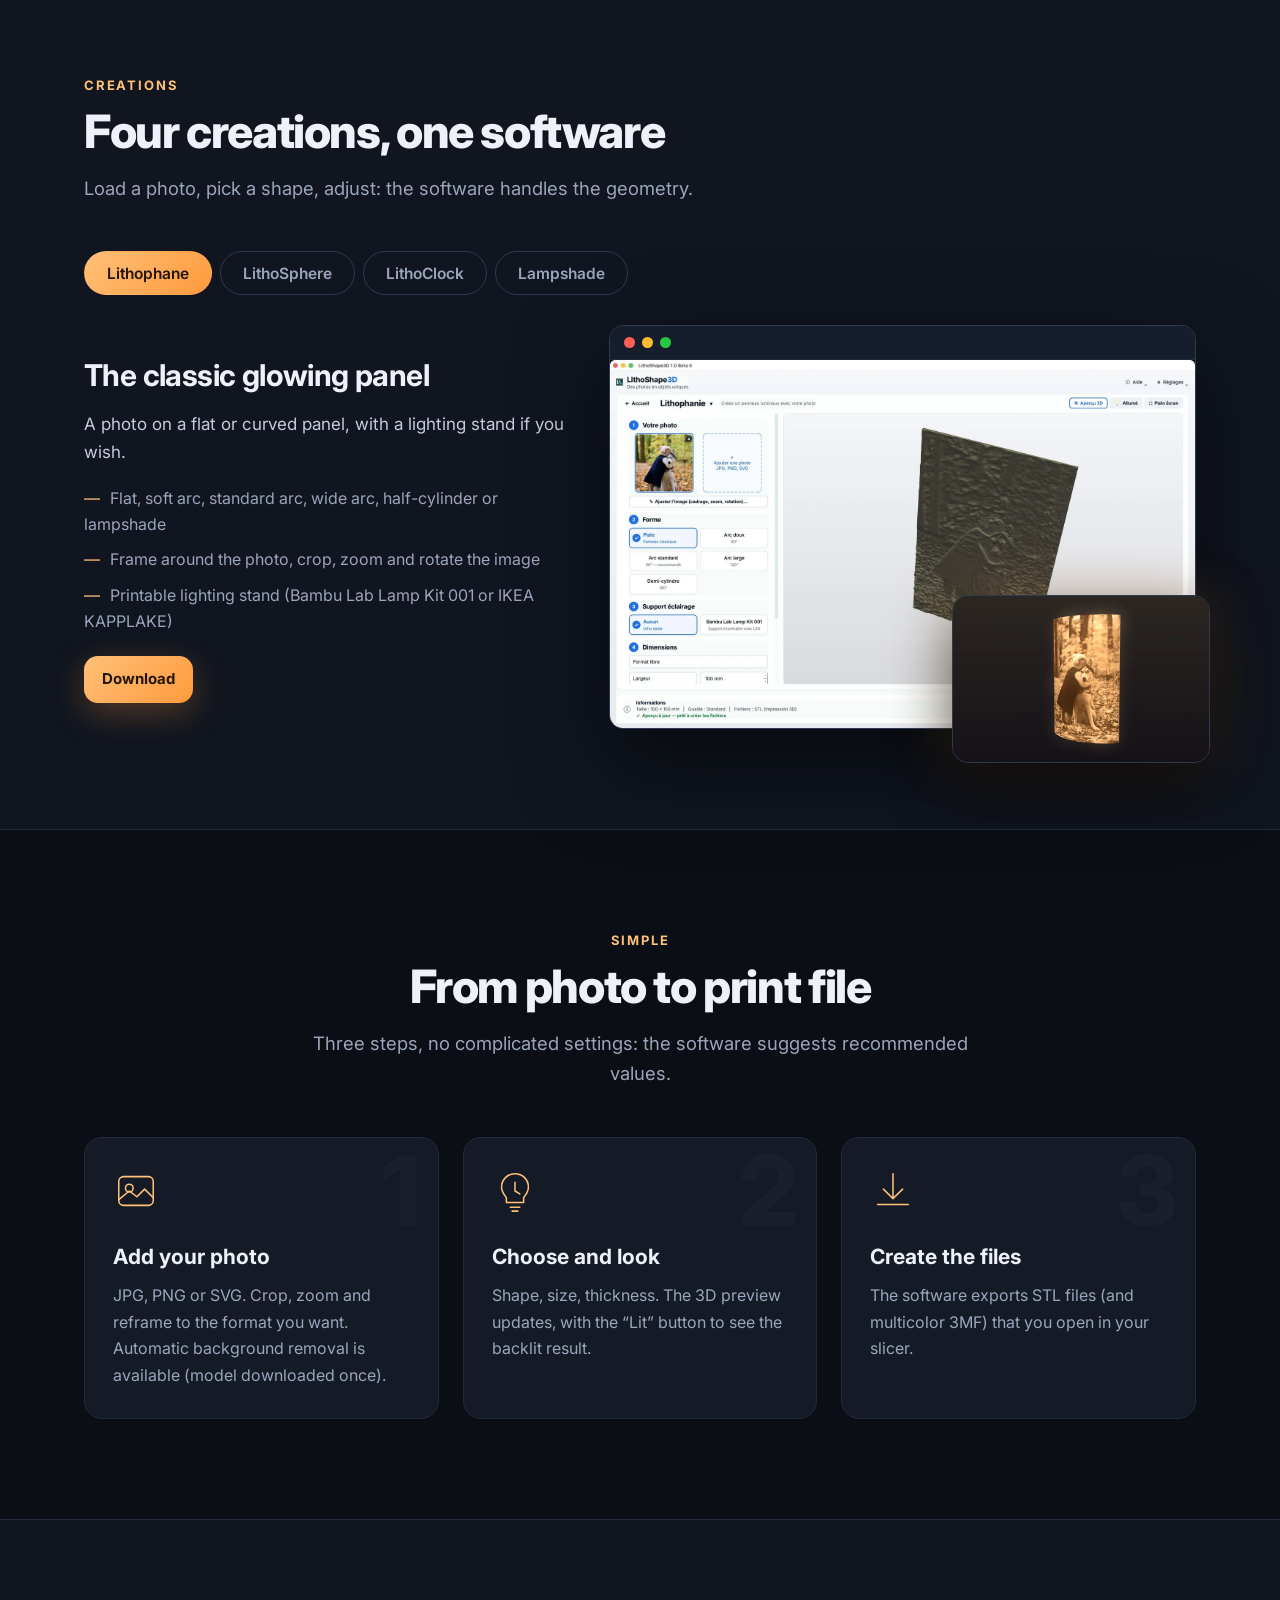
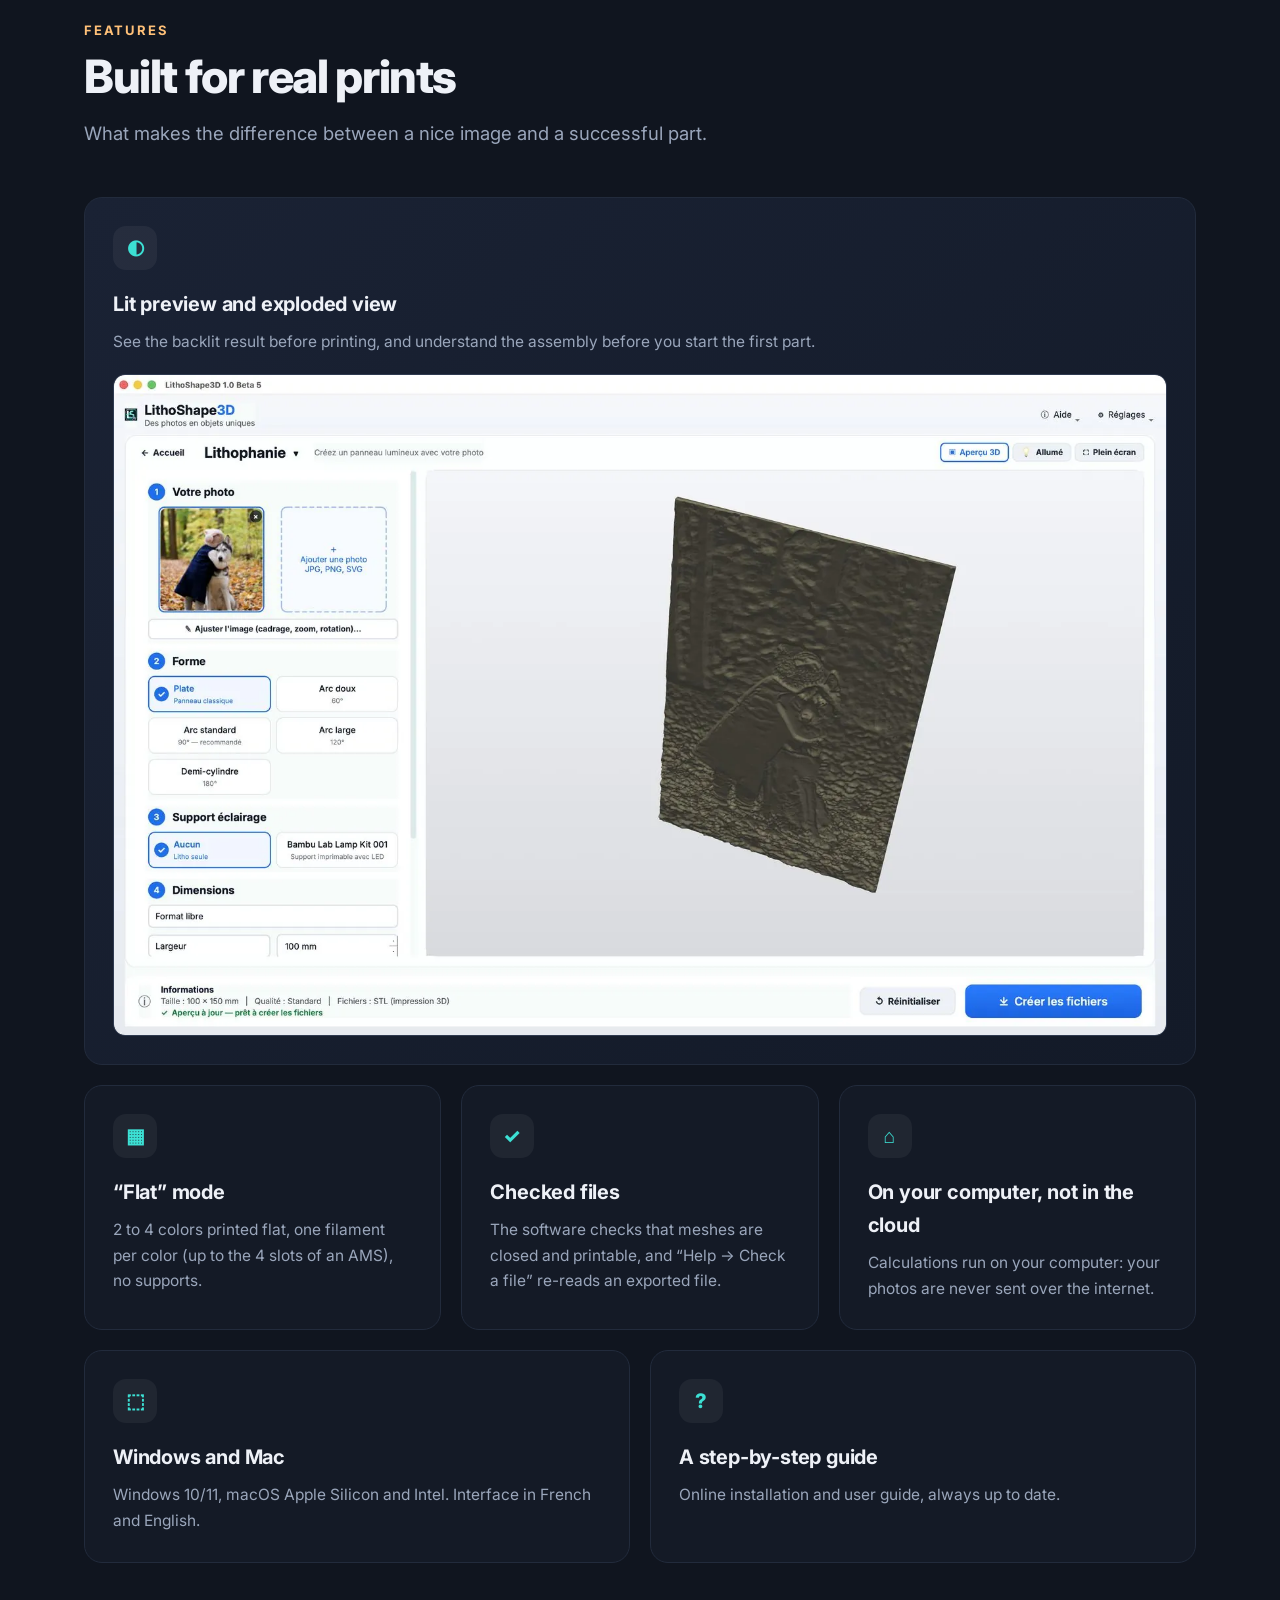
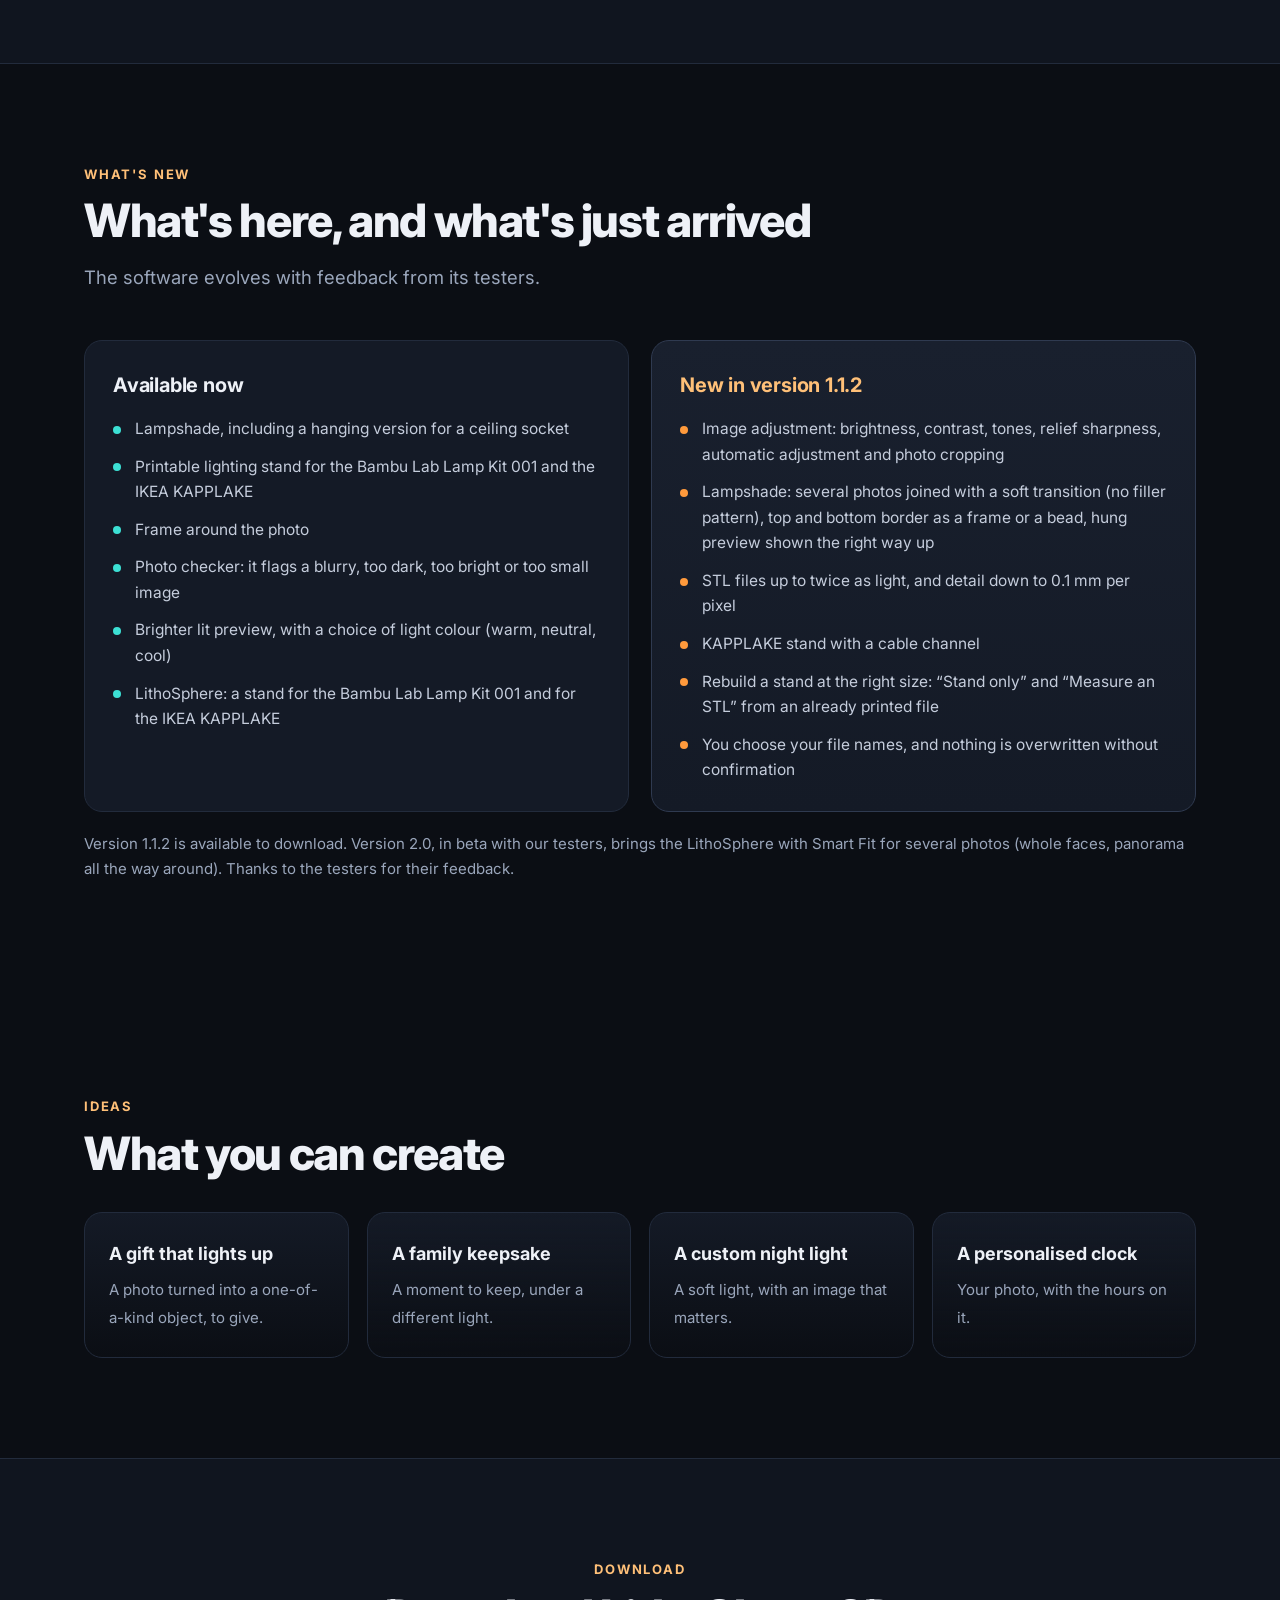
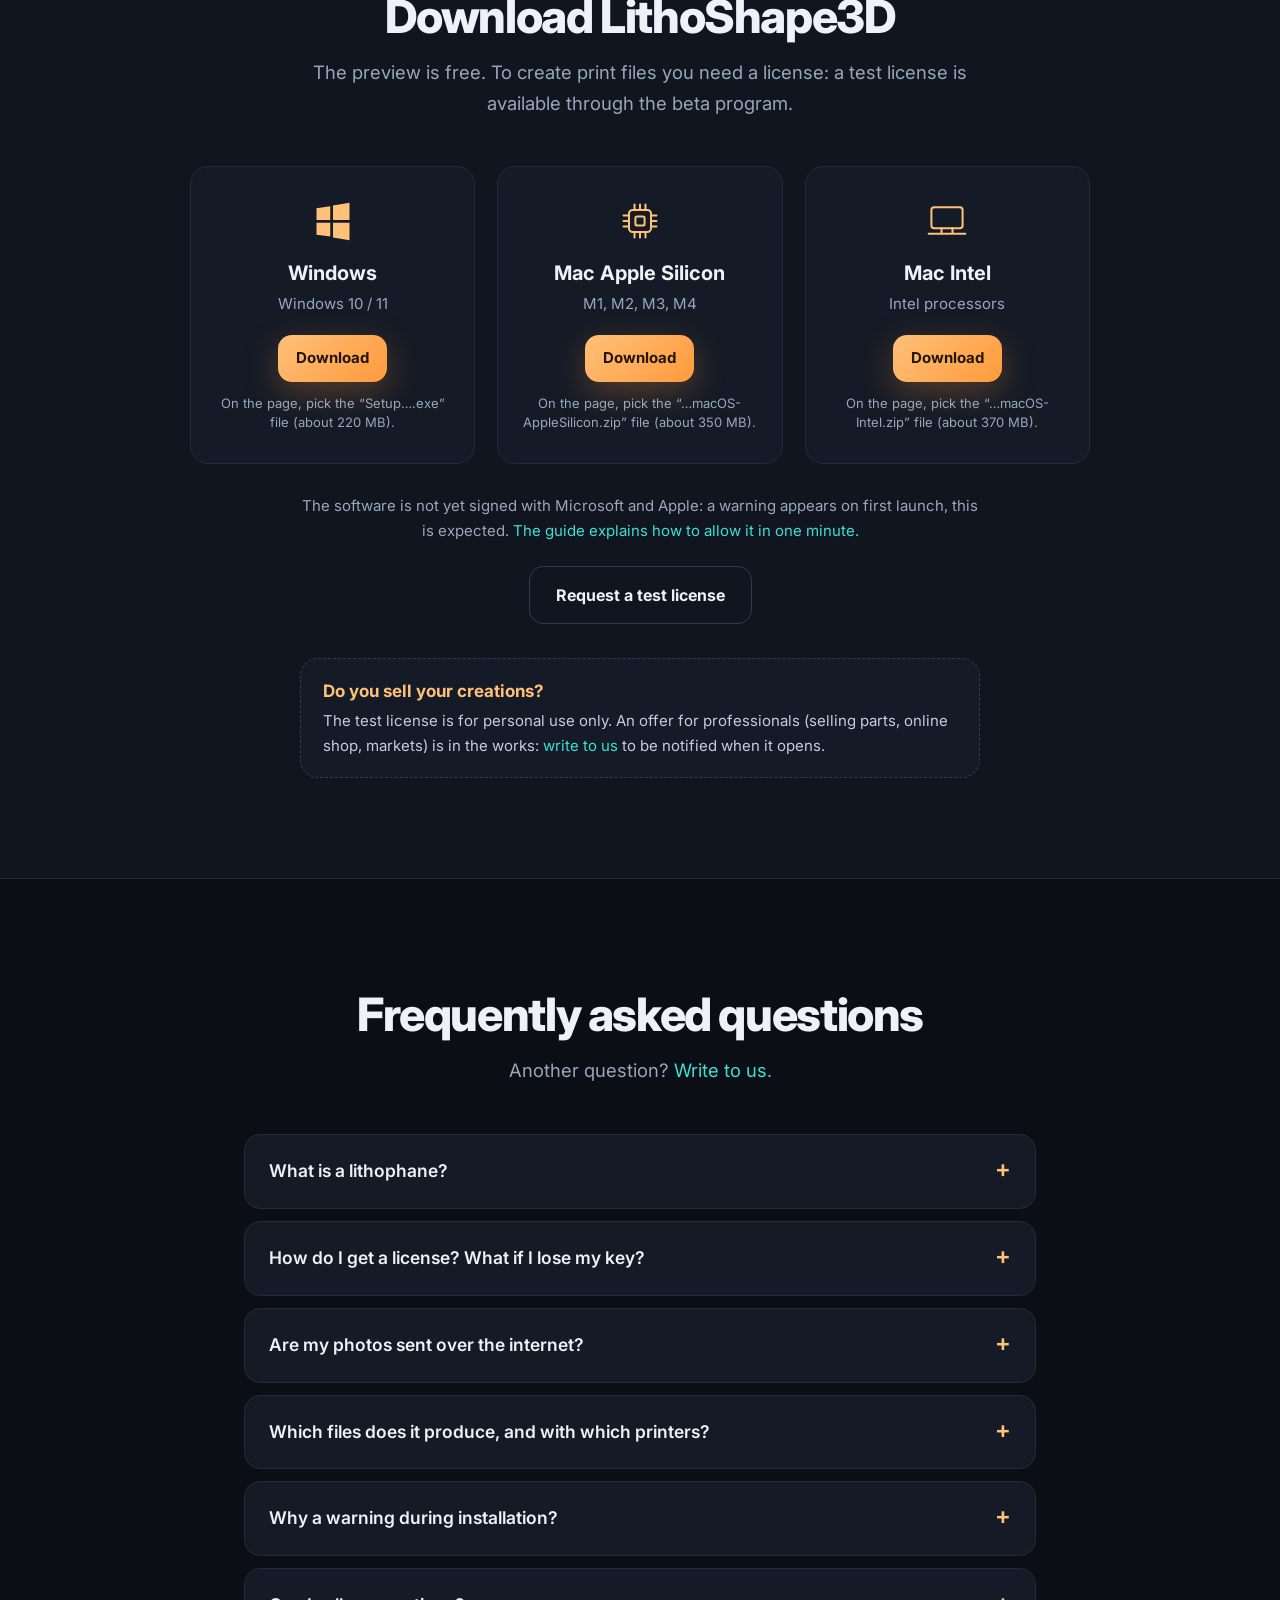
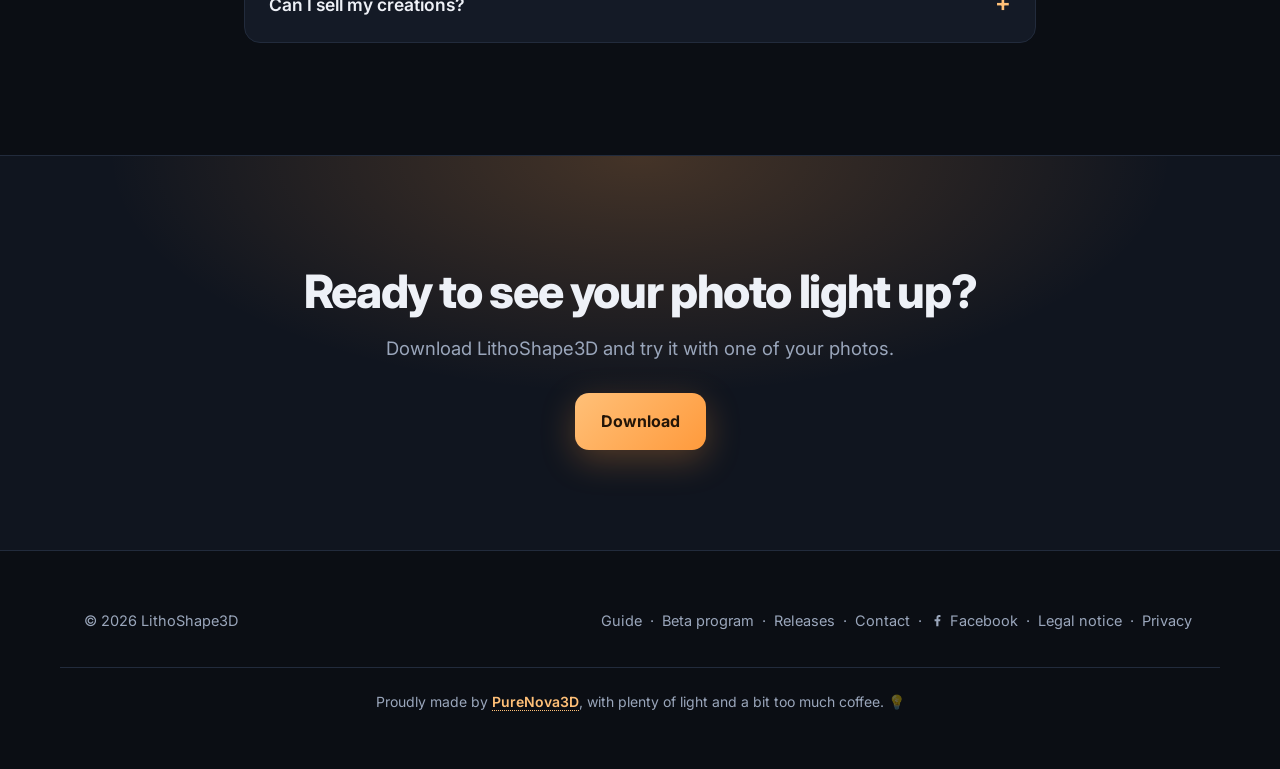
==== commit 0afad586: "site : version 2.0 en beta annoncee (LithoSphere, Ajustement intelligent), socle LithoSphere KAPPLAK" ====
--- a/en/index.html
+++ b/en/index.html
@@ -72,9 +72,9 @@
 
 <section id="nouveautes"><div class="wrap">
   <div class="rv"><div class="eyebrow">What's new</div><h2>What's here, and what's just arrived</h2><p class="sub">The software evolves with feedback from its testers.</p></div>
-  <div class="news rv"><div class="col"><h3>Available now</h3><ul><li>Lampshade, including a hanging version for a ceiling socket</li><li>Printable lighting stand for the Bambu Lab Lamp Kit 001 and the IKEA KAPPLAKE</li><li>Frame around the photo</li><li>Photo checker: it flags a blurry, too dark, too bright or too small image</li><li>Brighter lit preview, with a choice of light colour (warm, neutral, cool)</li></ul></div>
+  <div class="news rv"><div class="col"><h3>Available now</h3><ul><li>Lampshade, including a hanging version for a ceiling socket</li><li>Printable lighting stand for the Bambu Lab Lamp Kit 001 and the IKEA KAPPLAKE</li><li>Frame around the photo</li><li>Photo checker: it flags a blurry, too dark, too bright or too small image</li><li>Brighter lit preview, with a choice of light colour (warm, neutral, cool)</li><li>LithoSphere: a stand for the Bambu Lab Lamp Kit 001 and for the IKEA KAPPLAKE</li></ul></div>
   <div class="col soon"><h3>New in version 1.1.2</h3><ul><li>Image adjustment: brightness, contrast, tones, relief sharpness, automatic adjustment and photo cropping</li><li>Lampshade: several photos joined with a soft transition (no filler pattern), top and bottom border as a frame or a bead, hung preview shown the right way up</li><li>STL files up to twice as light, and detail down to 0.1 mm per pixel</li><li>KAPPLAKE stand with a cable channel</li><li>Rebuild a stand at the right size: “Stand only” and “Measure an STL” from an already printed file</li><li>You choose your file names, and nothing is overwritten without confirmation</li></ul></div></div>
-  <p class="rv" style="color:var(--muted);font-size:15px;margin-top:20px">Version 1.1.2 is available to download. Thanks to the testers for their feedback.</p>
+  <p class="rv" style="color:var(--muted);font-size:15px;margin-top:20px">Version 1.1.2 is available to download. Version 2.0, in beta with our testers, brings the LithoSphere with Smart Fit for several photos (whole faces, panorama all the way around). Thanks to the testers for their feedback.</p>
 </div></section>
 
 <section><div class="wrap">
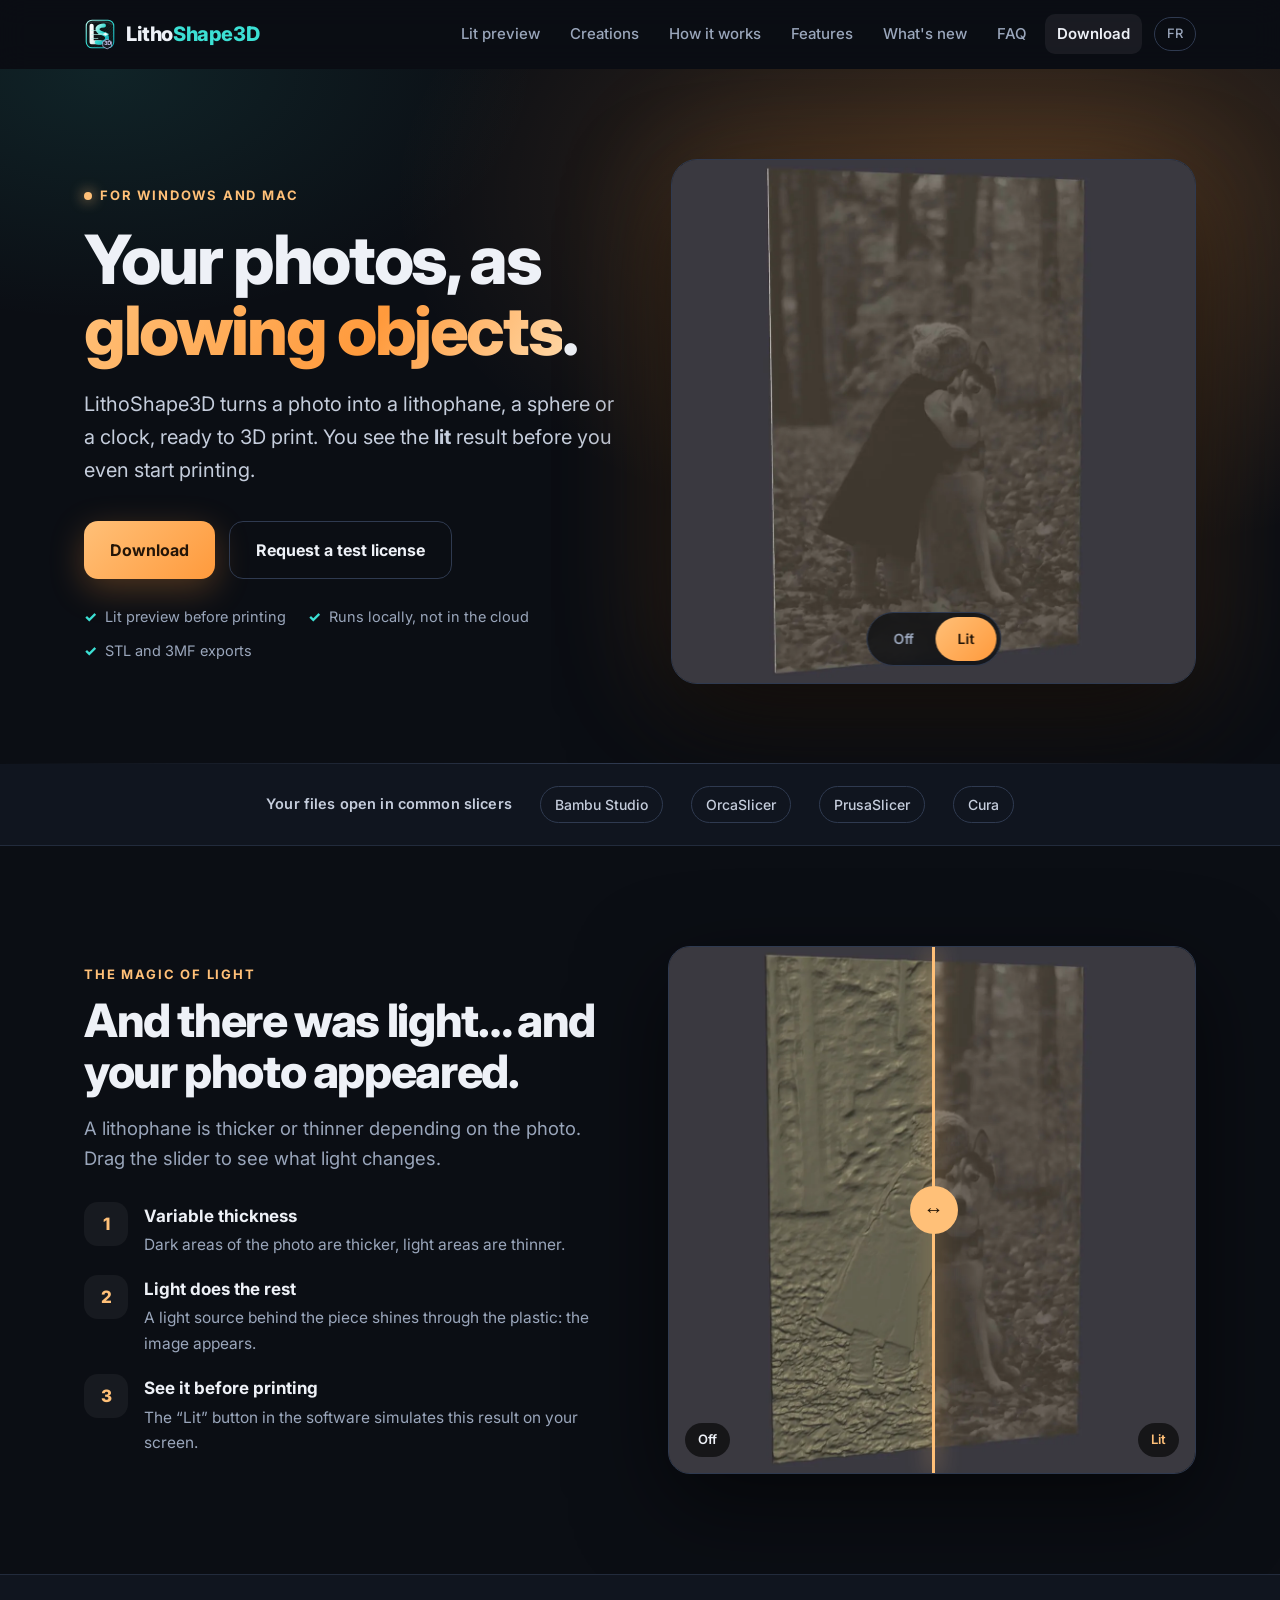
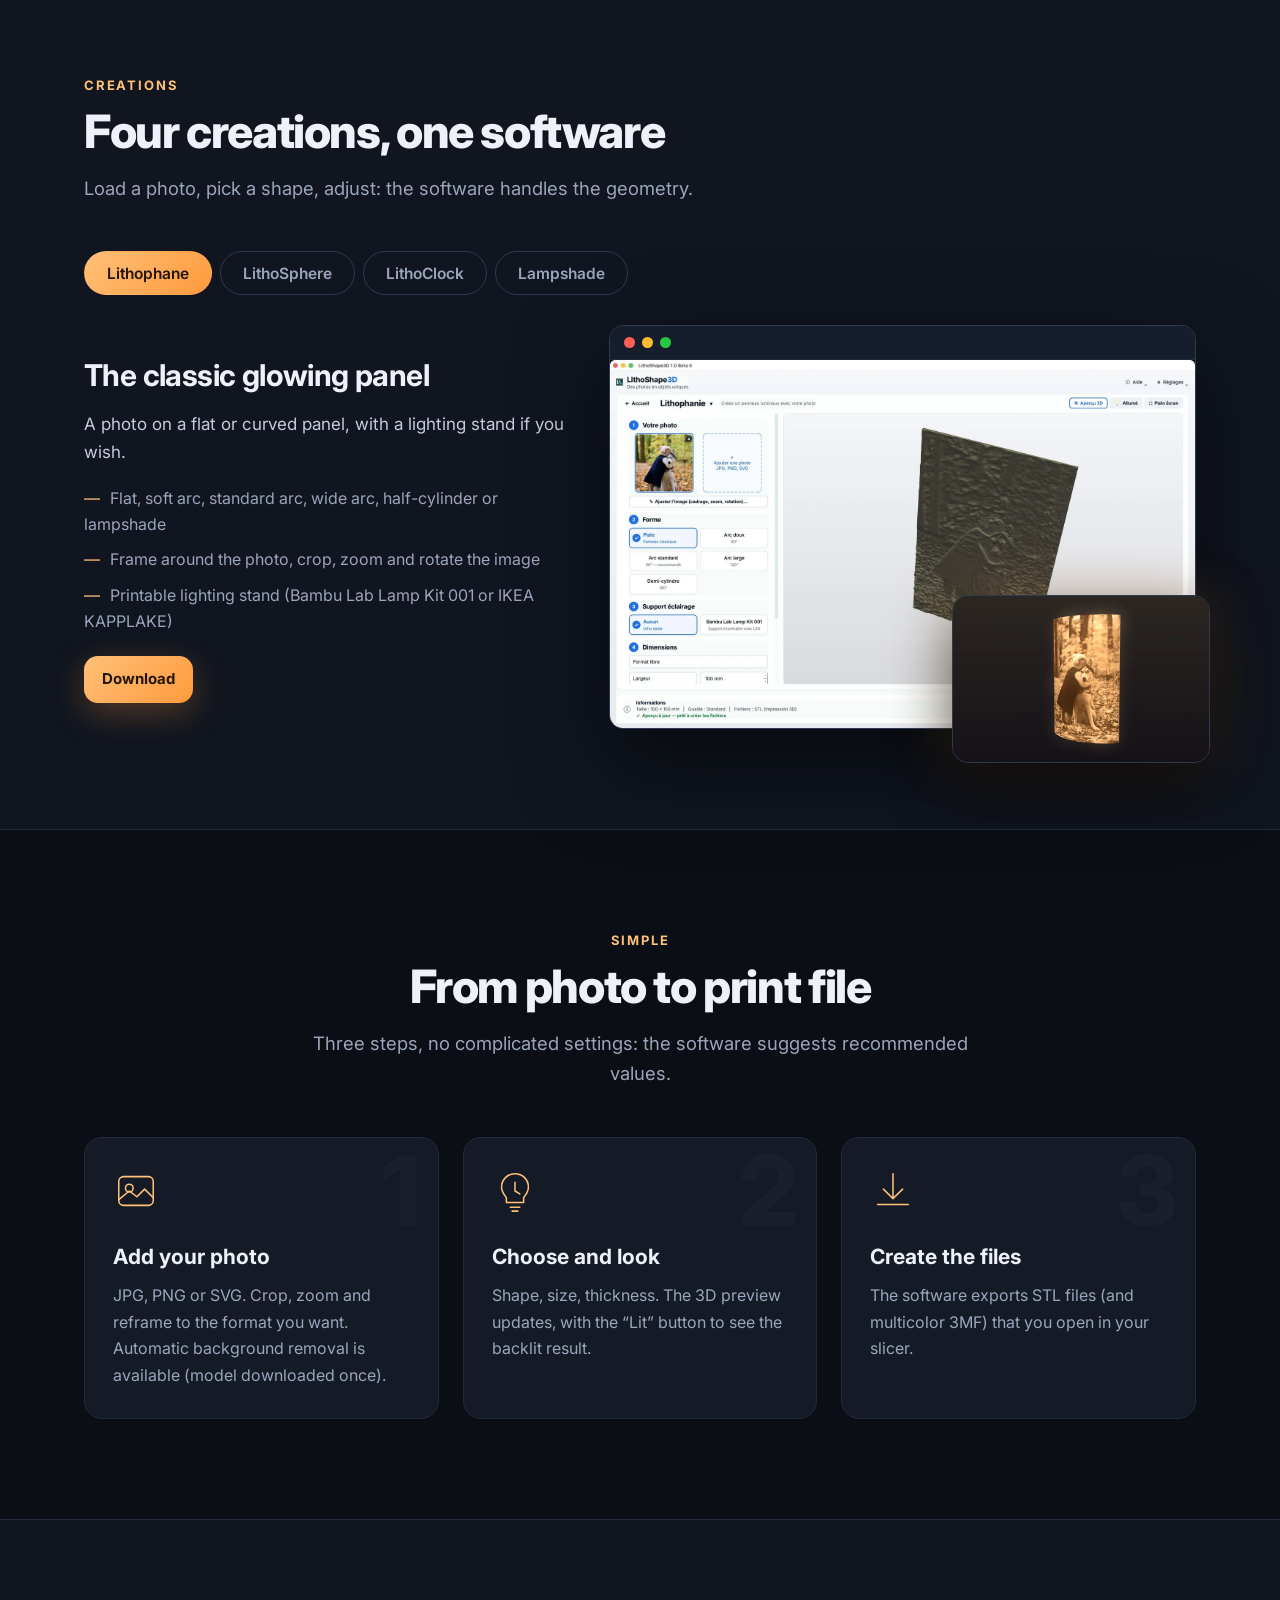
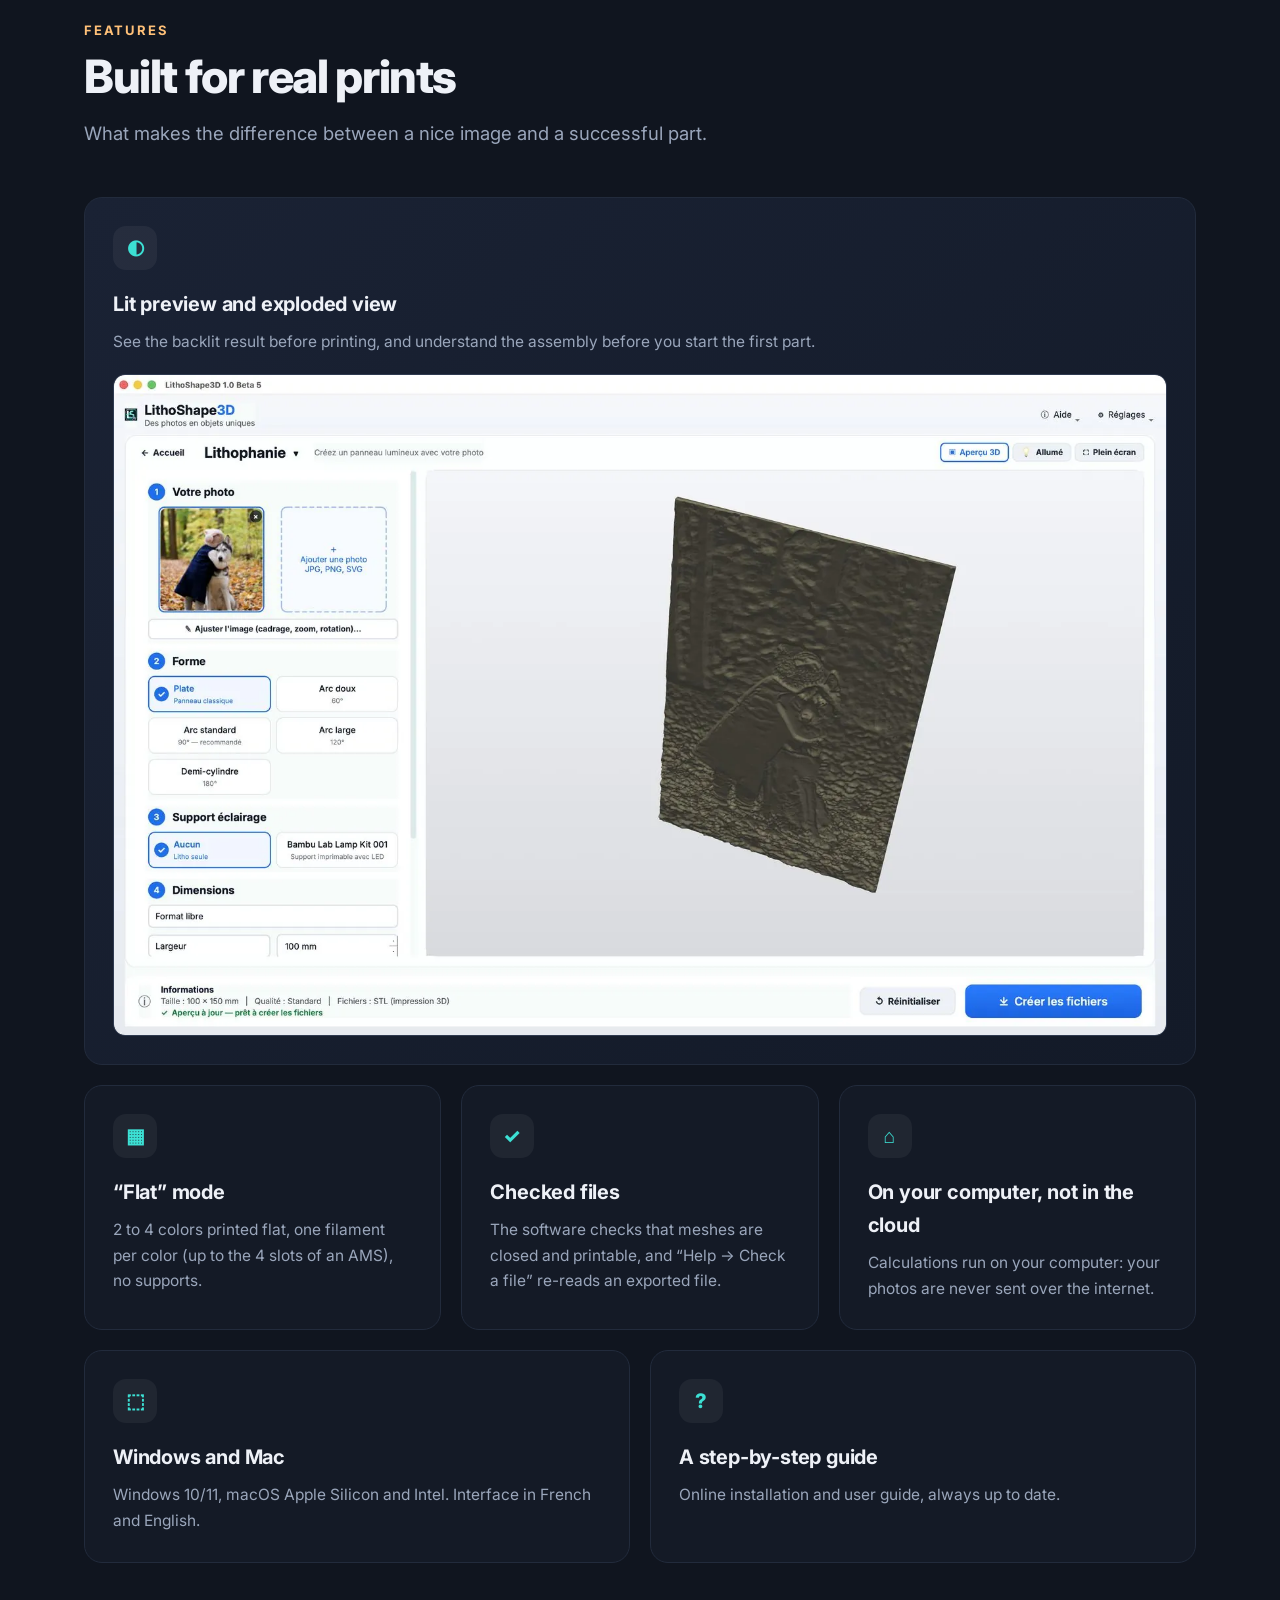
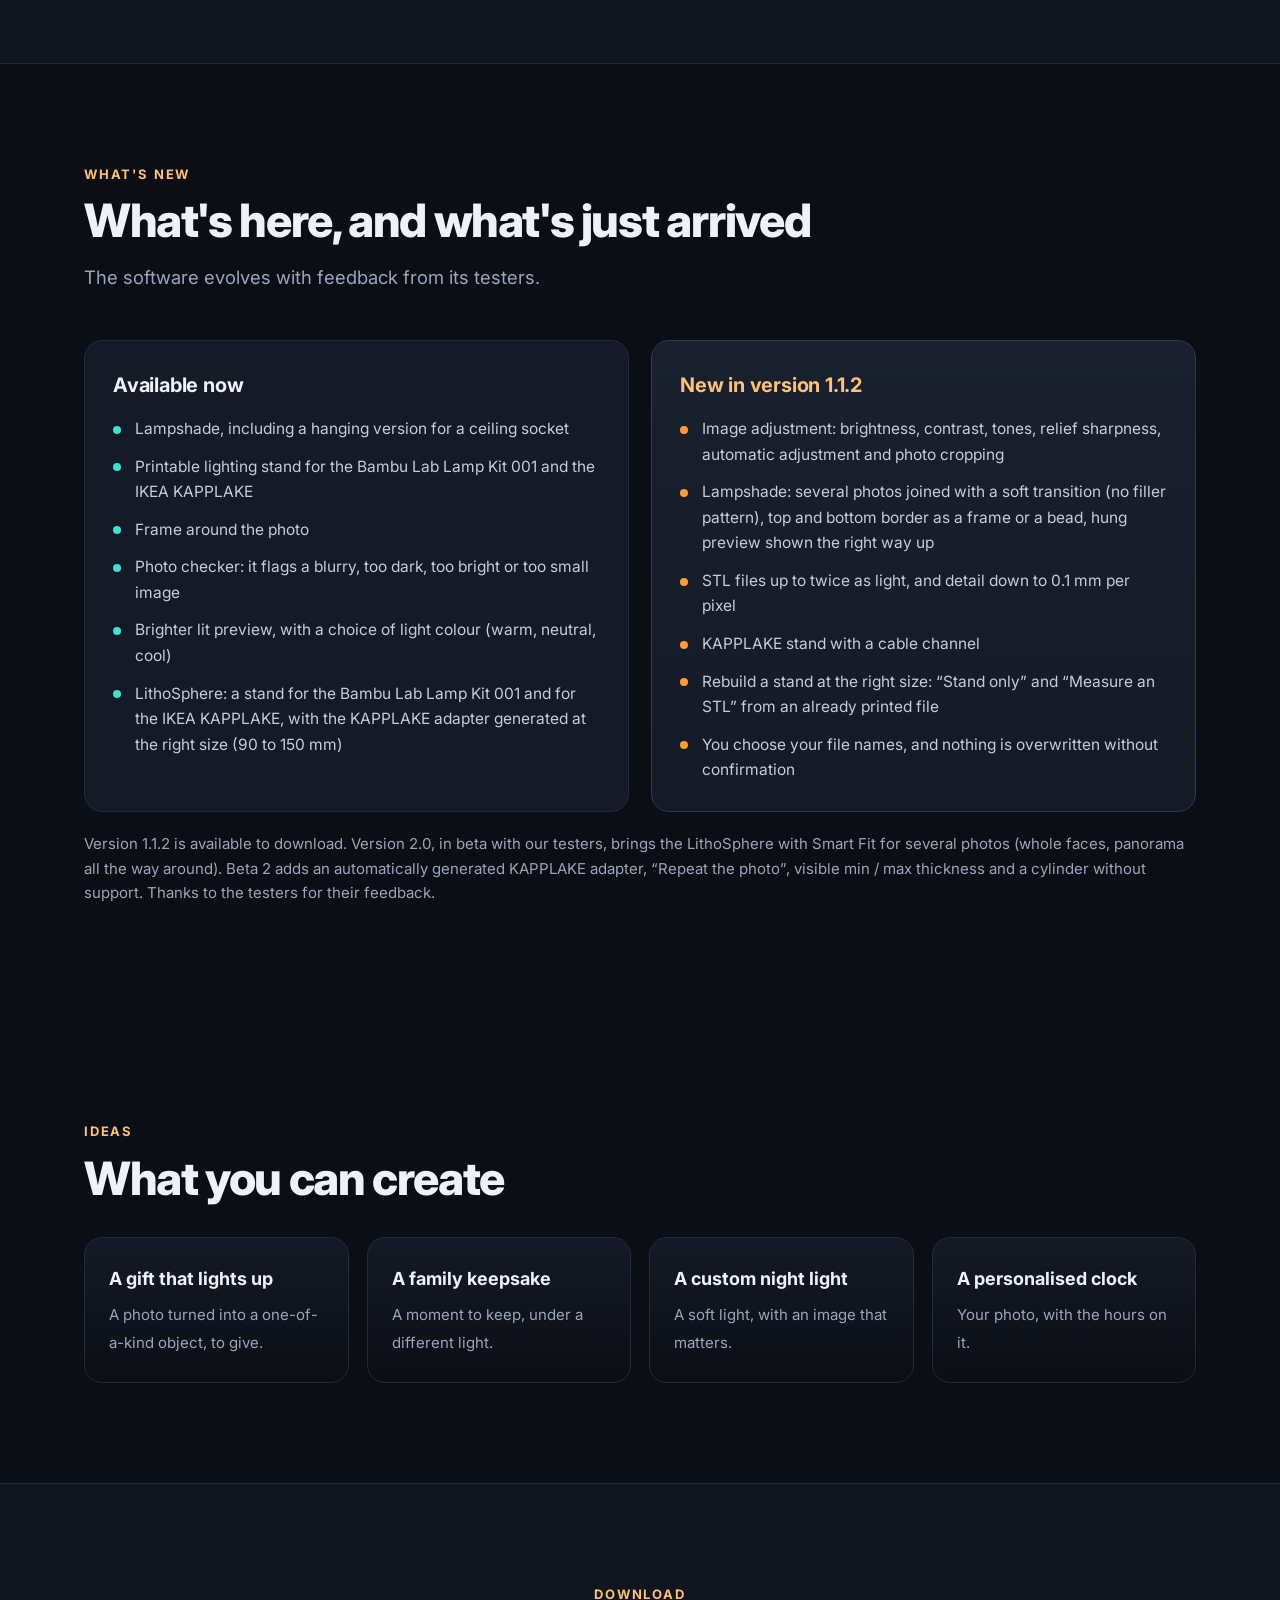
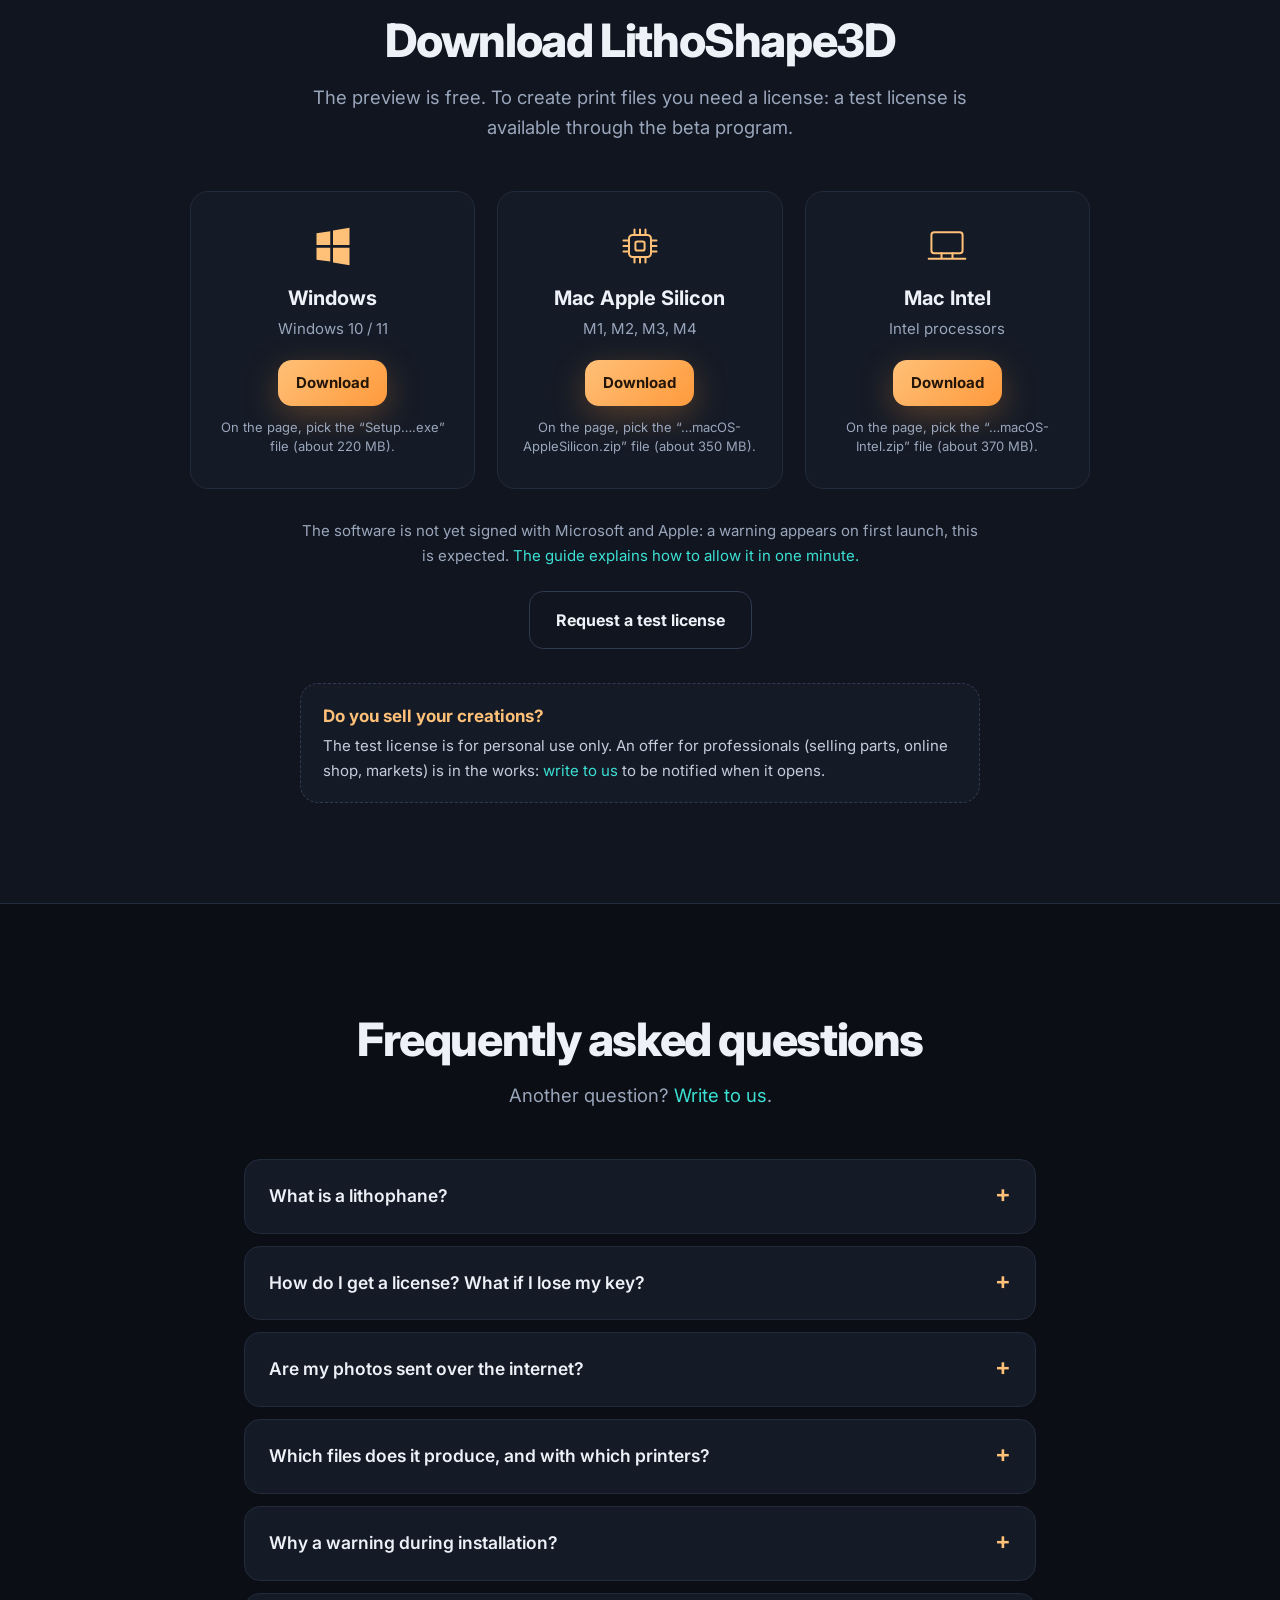
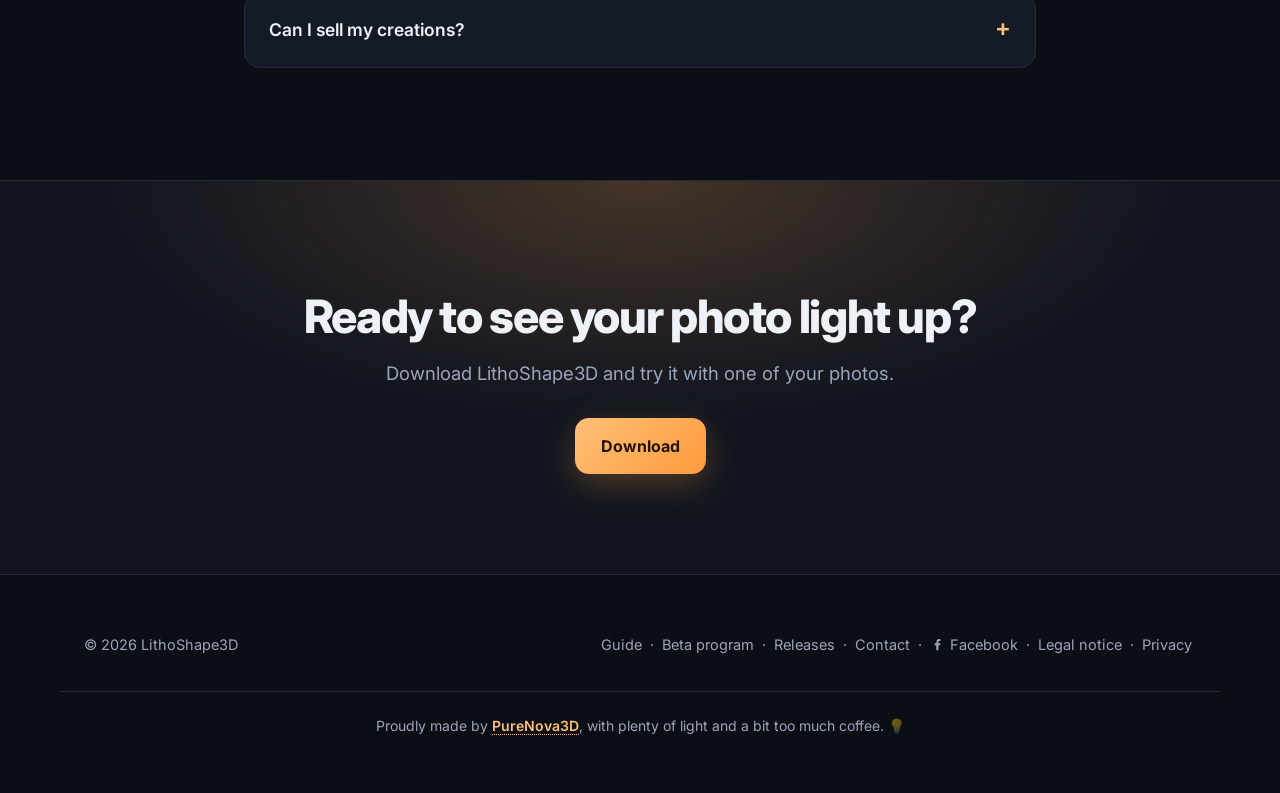
==== commit ed2786ca: "site : nouveautes de la 2.0 Beta 2 (adaptateur KAPPLAKE, repeter la photo, epaisseur, cylindre sans " ====
--- a/en/index.html
+++ b/en/index.html
@@ -72,9 +72,9 @@
 
 <section id="nouveautes"><div class="wrap">
   <div class="rv"><div class="eyebrow">What's new</div><h2>What's here, and what's just arrived</h2><p class="sub">The software evolves with feedback from its testers.</p></div>
-  <div class="news rv"><div class="col"><h3>Available now</h3><ul><li>Lampshade, including a hanging version for a ceiling socket</li><li>Printable lighting stand for the Bambu Lab Lamp Kit 001 and the IKEA KAPPLAKE</li><li>Frame around the photo</li><li>Photo checker: it flags a blurry, too dark, too bright or too small image</li><li>Brighter lit preview, with a choice of light colour (warm, neutral, cool)</li><li>LithoSphere: a stand for the Bambu Lab Lamp Kit 001 and for the IKEA KAPPLAKE</li></ul></div>
+  <div class="news rv"><div class="col"><h3>Available now</h3><ul><li>Lampshade, including a hanging version for a ceiling socket</li><li>Printable lighting stand for the Bambu Lab Lamp Kit 001 and the IKEA KAPPLAKE</li><li>Frame around the photo</li><li>Photo checker: it flags a blurry, too dark, too bright or too small image</li><li>Brighter lit preview, with a choice of light colour (warm, neutral, cool)</li><li>LithoSphere: a stand for the Bambu Lab Lamp Kit 001 and for the IKEA KAPPLAKE, with the KAPPLAKE adapter generated at the right size (90 to 150 mm)</li></ul></div>
   <div class="col soon"><h3>New in version 1.1.2</h3><ul><li>Image adjustment: brightness, contrast, tones, relief sharpness, automatic adjustment and photo cropping</li><li>Lampshade: several photos joined with a soft transition (no filler pattern), top and bottom border as a frame or a bead, hung preview shown the right way up</li><li>STL files up to twice as light, and detail down to 0.1 mm per pixel</li><li>KAPPLAKE stand with a cable channel</li><li>Rebuild a stand at the right size: “Stand only” and “Measure an STL” from an already printed file</li><li>You choose your file names, and nothing is overwritten without confirmation</li></ul></div></div>
-  <p class="rv" style="color:var(--muted);font-size:15px;margin-top:20px">Version 1.1.2 is available to download. Version 2.0, in beta with our testers, brings the LithoSphere with Smart Fit for several photos (whole faces, panorama all the way around). Thanks to the testers for their feedback.</p>
+  <p class="rv" style="color:var(--muted);font-size:15px;margin-top:20px">Version 1.1.2 is available to download. Version 2.0, in beta with our testers, brings the LithoSphere with Smart Fit for several photos (whole faces, panorama all the way around). Beta 2 adds an automatically generated KAPPLAKE adapter, “Repeat the photo”, visible min / max thickness and a cylinder without support. Thanks to the testers for their feedback.</p>
 </div></section>
 
 <section><div class="wrap">
